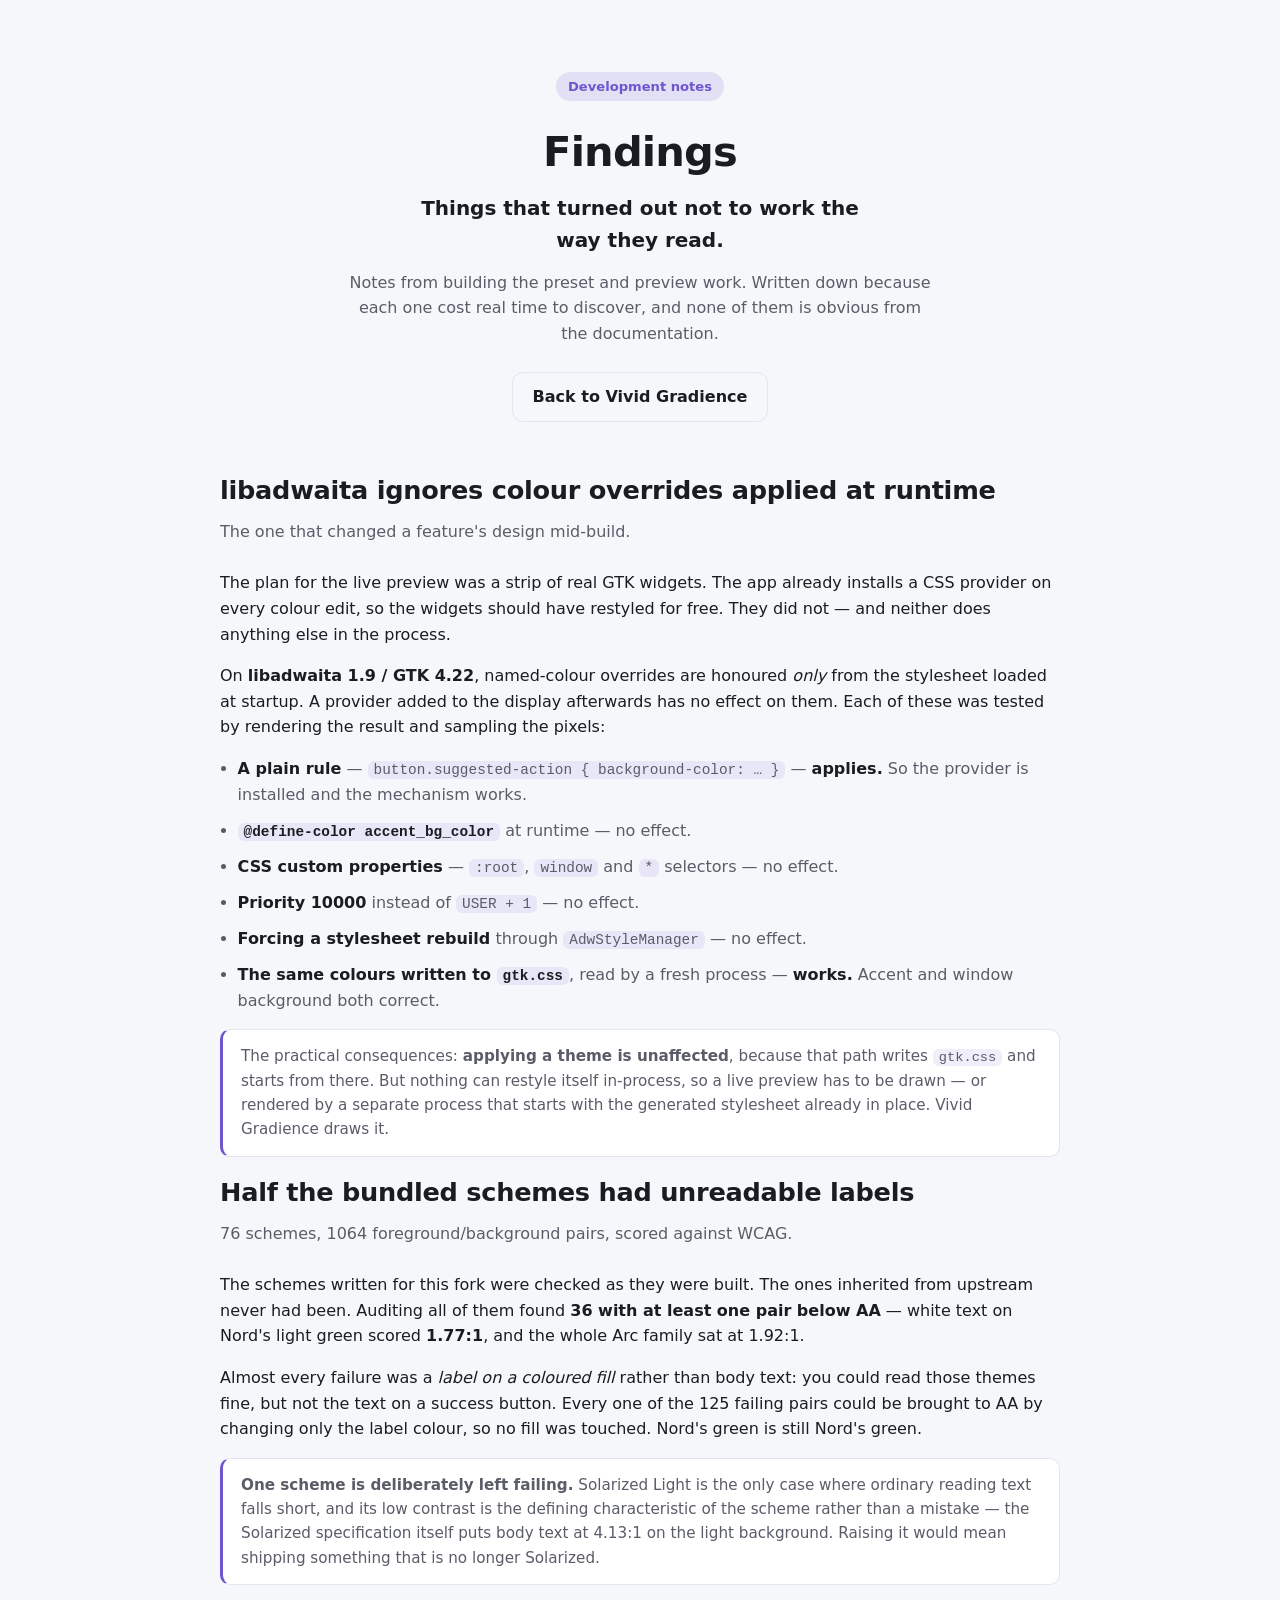
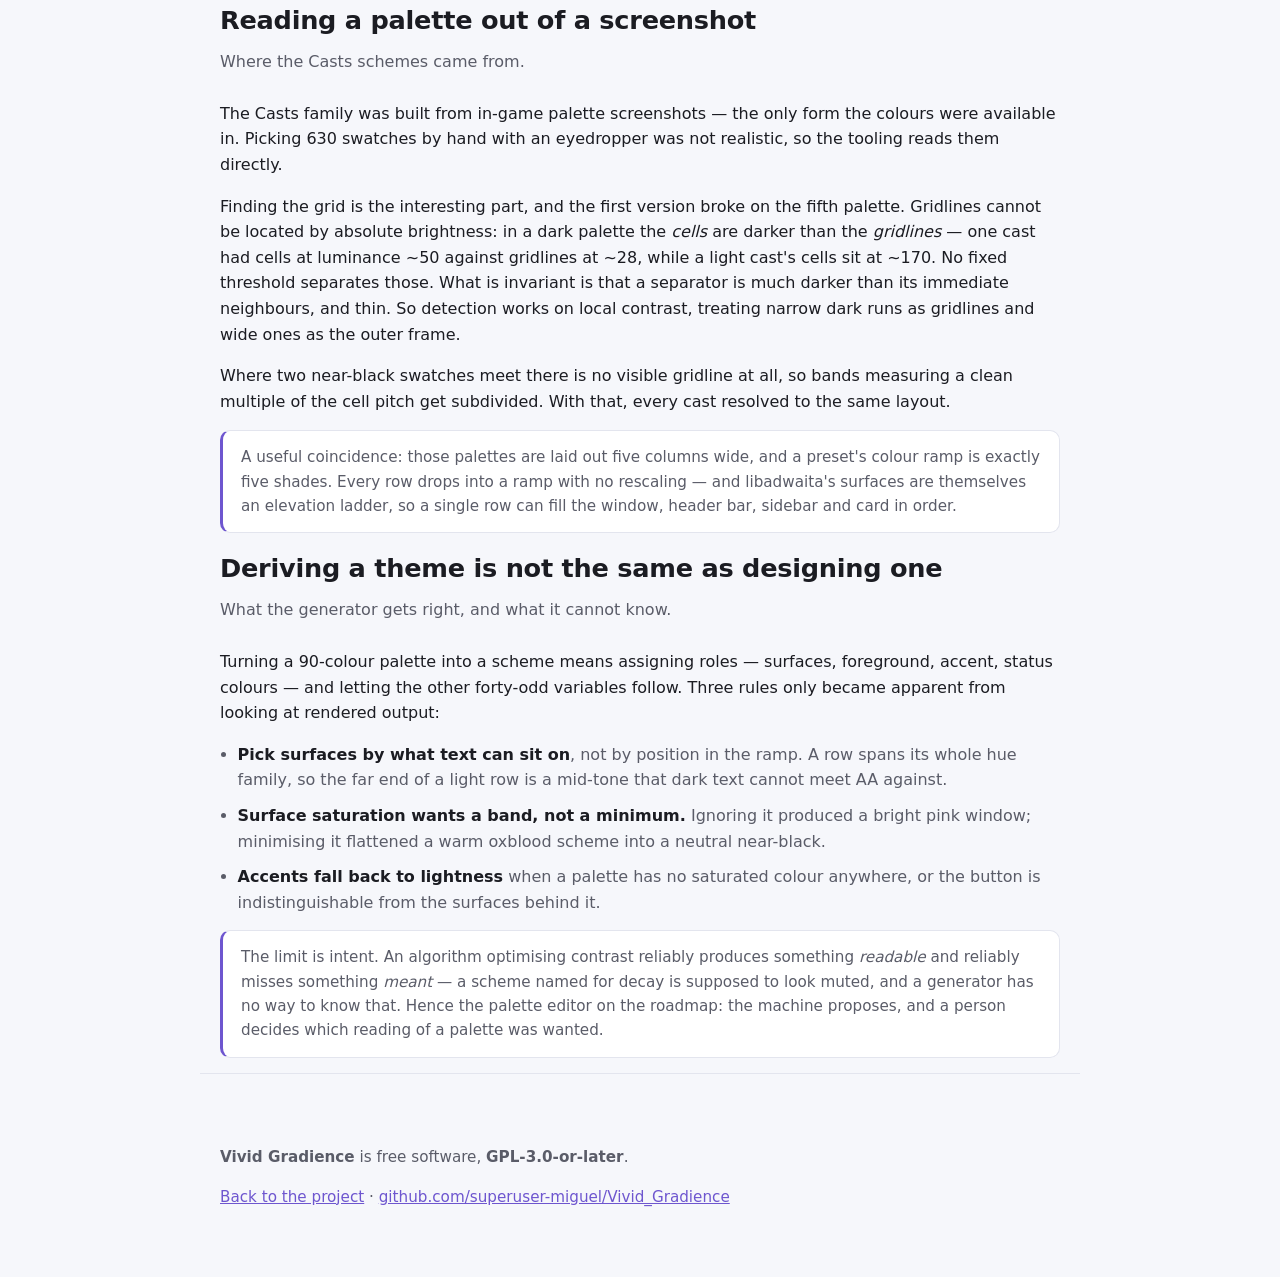
==== docs/findings.html @ 7b9f7b21 "Update README, roadmap and site for the current state; add a findings page Preset count goes 53 to 7" ====
<!doctype html>
<html lang="en">
<head>
<meta charset="utf-8">
<meta name="viewport" content="width=device-width, initial-scale=1">
<title>Findings — Vivid Gradience</title>
<meta name="description" content="Notes from building Vivid Gradience: libadwaita ignores runtime colour overrides, a WCAG audit of 76 bundled schemes, and extracting palettes from game screenshots.">
<link rel="stylesheet" href="style.css">
</head>
<body>

<header class="hero wrap">
  <span class="badge">Development notes</span>
  <h1>Findings</h1>
  <p class="tagline">Things that turned out not to work the way they read.</p>
  <p class="lede">
    Notes from building the preset and preview work. Written down because each
    one cost real time to discover, and none of them is obvious from the
    documentation.
  </p>
  <div class="btns">
    <a class="btn" href="index.html">Back to Vivid Gradience</a>
  </div>
</header>

<section class="wrap">
  <h2>libadwaita ignores colour overrides applied at runtime</h2>
  <p class="sub">The one that changed a feature's design mid-build.</p>
  <p>
    The plan for the live preview was a strip of real GTK widgets. The app
    already installs a CSS provider on every colour edit, so the widgets should
    have restyled for free. They did not — and neither does anything else in
    the process.
  </p>
  <p>
    On <strong>libadwaita 1.9 / GTK 4.22</strong>, named-colour overrides are
    honoured <em>only</em> from the stylesheet loaded at startup. A provider
    added to the display afterwards has no effect on them. Each of these was
    tested by rendering the result and sampling the pixels:
  </p>
  <ul class="road">
    <li><b>A plain rule</b> — <code>button.suggested-action { background-color: … }</code> — <b>applies.</b> So the provider is installed and the mechanism works.</li>
    <li><b><code>@define-color accent_bg_color</code></b> at runtime — no effect.</li>
    <li><b>CSS custom properties</b> — <code>:root</code>, <code>window</code> and <code>*</code> selectors — no effect.</li>
    <li><b>Priority 10000</b> instead of <code>USER + 1</code> — no effect.</li>
    <li><b>Forcing a stylesheet rebuild</b> through <code>AdwStyleManager</code> — no effect.</li>
    <li><b>The same colours written to <code>gtk.css</code></b>, read by a fresh process — <b>works.</b> Accent and window background both correct.</li>
  </ul>
  <p class="note">
    The practical consequences: <strong>applying a theme is unaffected</strong>,
    because that path writes <code>gtk.css</code> and starts from there. But
    nothing can restyle itself in-process, so a live preview has to be drawn —
    or rendered by a separate process that starts with the generated stylesheet
    already in place. Vivid Gradience draws it.
  </p>
</section>

<section class="wrap">
  <h2>Half the bundled schemes had unreadable labels</h2>
  <p class="sub">76 schemes, 1064 foreground/background pairs, scored against WCAG.</p>
  <p>
    The schemes written for this fork were checked as they were built. The ones
    inherited from upstream never had been. Auditing all of them found
    <strong>36 with at least one pair below AA</strong> — white text on Nord's
    light green scored <strong>1.77:1</strong>, and the whole Arc family sat at
    1.92:1.
  </p>
  <p>
    Almost every failure was a <em>label on a coloured fill</em> rather than body
    text: you could read those themes fine, but not the text on a success
    button. Every one of the 125 failing pairs could be brought to AA by
    changing only the label colour, so no fill was touched. Nord's green is
    still Nord's green.
  </p>
  <p class="note">
    <strong>One scheme is deliberately left failing.</strong> Solarized Light is
    the only case where ordinary reading text falls short, and its low contrast
    is the defining characteristic of the scheme rather than a mistake — the
    Solarized specification itself puts body text at 4.13:1 on the light
    background. Raising it would mean shipping something that is no longer
    Solarized.
  </p>
</section>

<section class="wrap">
  <h2>Reading a palette out of a screenshot</h2>
  <p class="sub">Where the Casts schemes came from.</p>
  <p>
    The Casts family was built from in-game palette screenshots — the only form
    the colours were available in. Picking 630 swatches by hand with an
    eyedropper was not realistic, so the tooling reads them directly.
  </p>
  <p>
    Finding the grid is the interesting part, and the first version broke on the
    fifth palette. Gridlines cannot be located by absolute brightness: in a dark
    palette the <em>cells</em> are darker than the <em>gridlines</em> — one cast
    had cells at luminance ~50 against gridlines at ~28, while a light cast's
    cells sit at ~170. No fixed threshold separates those. What is invariant is
    that a separator is much darker than its immediate neighbours, and thin. So
    detection works on local contrast, treating narrow dark runs as gridlines and
    wide ones as the outer frame.
  </p>
  <p>
    Where two near-black swatches meet there is no visible gridline at all, so
    bands measuring a clean multiple of the cell pitch get subdivided. With that,
    every cast resolved to the same layout.
  </p>
  <p class="note">
    A useful coincidence: those palettes are laid out five columns wide, and a
    preset's colour ramp is exactly five shades. Every row drops into a ramp with
    no rescaling — and libadwaita's surfaces are themselves an elevation ladder,
    so a single row can fill the window, header bar, sidebar and card in order.
  </p>
</section>

<section class="wrap">
  <h2>Deriving a theme is not the same as designing one</h2>
  <p class="sub">What the generator gets right, and what it cannot know.</p>
  <p>
    Turning a 90-colour palette into a scheme means assigning roles — surfaces,
    foreground, accent, status colours — and letting the other forty-odd
    variables follow. Three rules only became apparent from looking at rendered
    output:
  </p>
  <ul class="road">
    <li><b>Pick surfaces by what text can sit on</b>, not by position in the ramp. A row spans its whole hue family, so the far end of a light row is a mid-tone that dark text cannot meet AA against.</li>
    <li><b>Surface saturation wants a band, not a minimum.</b> Ignoring it produced a bright pink window; minimising it flattened a warm oxblood scheme into a neutral near-black.</li>
    <li><b>Accents fall back to lightness</b> when a palette has no saturated colour anywhere, or the button is indistinguishable from the surfaces behind it.</li>
  </ul>
  <p class="note">
    The limit is intent. An algorithm optimising contrast reliably produces
    something <em>readable</em> and reliably misses something <em>meant</em> — a
    scheme named for decay is supposed to look muted, and a generator has no way
    to know that. Hence the palette editor on the roadmap: the machine proposes,
    and a person decides which reading of a palette was wanted.
  </p>
</section>

<footer class="wrap">
  <section>
    <p><strong>Vivid Gradience</strong> is free software, <strong>GPL-3.0-or-later</strong>.</p>
    <p><a href="index.html">Back to the project</a> &middot; <a href="https://github.com/superuser-miguel/Vivid_Gradience">github.com/superuser-miguel/Vivid_Gradience</a></p>
  </section>
</footer>

</body>
</html>
---- docs/style.css ----
:root {
  --bg: #f6f7fb; --surface: #ffffff; --text: #1b1c22; --muted: #5a5c68;
  --border: #e3e5ee; --accent: #6e56cf; --accent-2: #5842a6;
  --ok: #2e9e5b; --no: #c6c8d4;
}
@media (prefers-color-scheme: dark) {
  :root {
    --bg: #15161c; --surface: #1e1f28; --text: #ecedf2; --muted: #a6a8b6;
    --border: #2c2e3a; --accent: #b9a6f2; --accent-2: #8a72e6;
    --ok: #55d98a; --no: #44465a;
  }
}
* { box-sizing: border-box; }
body {
  margin: 0; background: var(--bg); color: var(--text);
  font: 16px/1.6 system-ui, -apple-system, "Segoe UI", Roboto, sans-serif;
}
a { color: var(--accent); }
.wrap { max-width: 880px; margin: 0 auto; padding: 0 20px; }
section { padding: 56px 0; }

/* Hero */
.hero { text-align: center; padding: 72px 0 48px; }
.icon {
  width: 88px; height: 88px; display: block; margin: 0 auto 22px;
  filter: drop-shadow(0 10px 30px rgba(110,86,207,.35));
}
h1 { font-size: 2.6rem; margin: 0 0 6px; letter-spacing: -.02em; }
.tagline { font-size: 1.25rem; font-weight: 600; margin: 0 auto 14px; max-width: 32ch; }
.lede { color: var(--muted); max-width: 58ch; margin: 0 auto 26px; }
.btns { display: flex; gap: 12px; justify-content: center; flex-wrap: wrap; }
.btn {
  display: inline-block; padding: 11px 20px; border-radius: 11px; text-decoration: none;
  font-weight: 600; border: 1px solid var(--border); color: var(--text);
}
.btn.primary { background: var(--accent-2); color: #fff; border-color: transparent; }
.badge {
  display: inline-block; margin-bottom: 18px; padding: 4px 12px; border-radius: 999px;
  background: color-mix(in srgb, var(--accent) 14%, transparent);
  color: var(--accent); font-size: .82rem; font-weight: 600;
}
.shot {
  display: block; max-width: 760px; width: 100%; height: auto; margin: 40px auto 0;
  border: 1px solid var(--border); border-radius: 14px;
  box-shadow: 0 20px 50px rgba(0,0,0,.25);
}

h2 { font-size: 1.6rem; letter-spacing: -.01em; margin: 0 0 8px; }
.sub { color: var(--muted); margin: 0 0 26px; }

.grid { display: grid; gap: 16px; grid-template-columns: repeat(auto-fit, minmax(240px, 1fr)); }
.card {
  background: var(--surface); border: 1px solid var(--border);
  border-radius: 14px; padding: 18px 20px;
}
.card h3 { margin: 0 0 6px; font-size: 1.02rem; }
.card p { margin: 0; color: var(--muted); font-size: .95rem; }

.shots { display: grid; gap: 18px; grid-template-columns: repeat(auto-fit, minmax(300px, 1fr)); }
.shots figure { margin: 0; }
.shots img {
  width: 100%; height: auto; display: block;
  border: 1px solid var(--border); border-radius: 12px;
  box-shadow: 0 10px 26px rgba(0,0,0,.18);
}
.shots figcaption { color: var(--muted); font-size: .9rem; margin-top: 8px; }

.road { padding-left: 1.1rem; margin: 0; }
.road li { margin-bottom: 10px; color: var(--muted); }
.road li b { color: var(--text); }

.note {
  background: var(--surface); border: 1px solid var(--border);
  border-left: 3px solid var(--accent);
  border-radius: 10px; padding: 14px 18px; color: var(--muted); font-size: .95rem;
}

code {
  background: color-mix(in srgb, var(--accent) 10%, transparent);
  padding: 1px 6px; border-radius: 6px; font-size: .9em;
}
pre {
  background: var(--surface); border: 1px solid var(--border);
  border-radius: 12px; padding: 16px; overflow-x: auto;
}
pre code { background: none; padding: 0; }

footer { border-top: 1px solid var(--border); color: var(--muted); font-size: .95rem; }
footer a { color: var(--accent); }
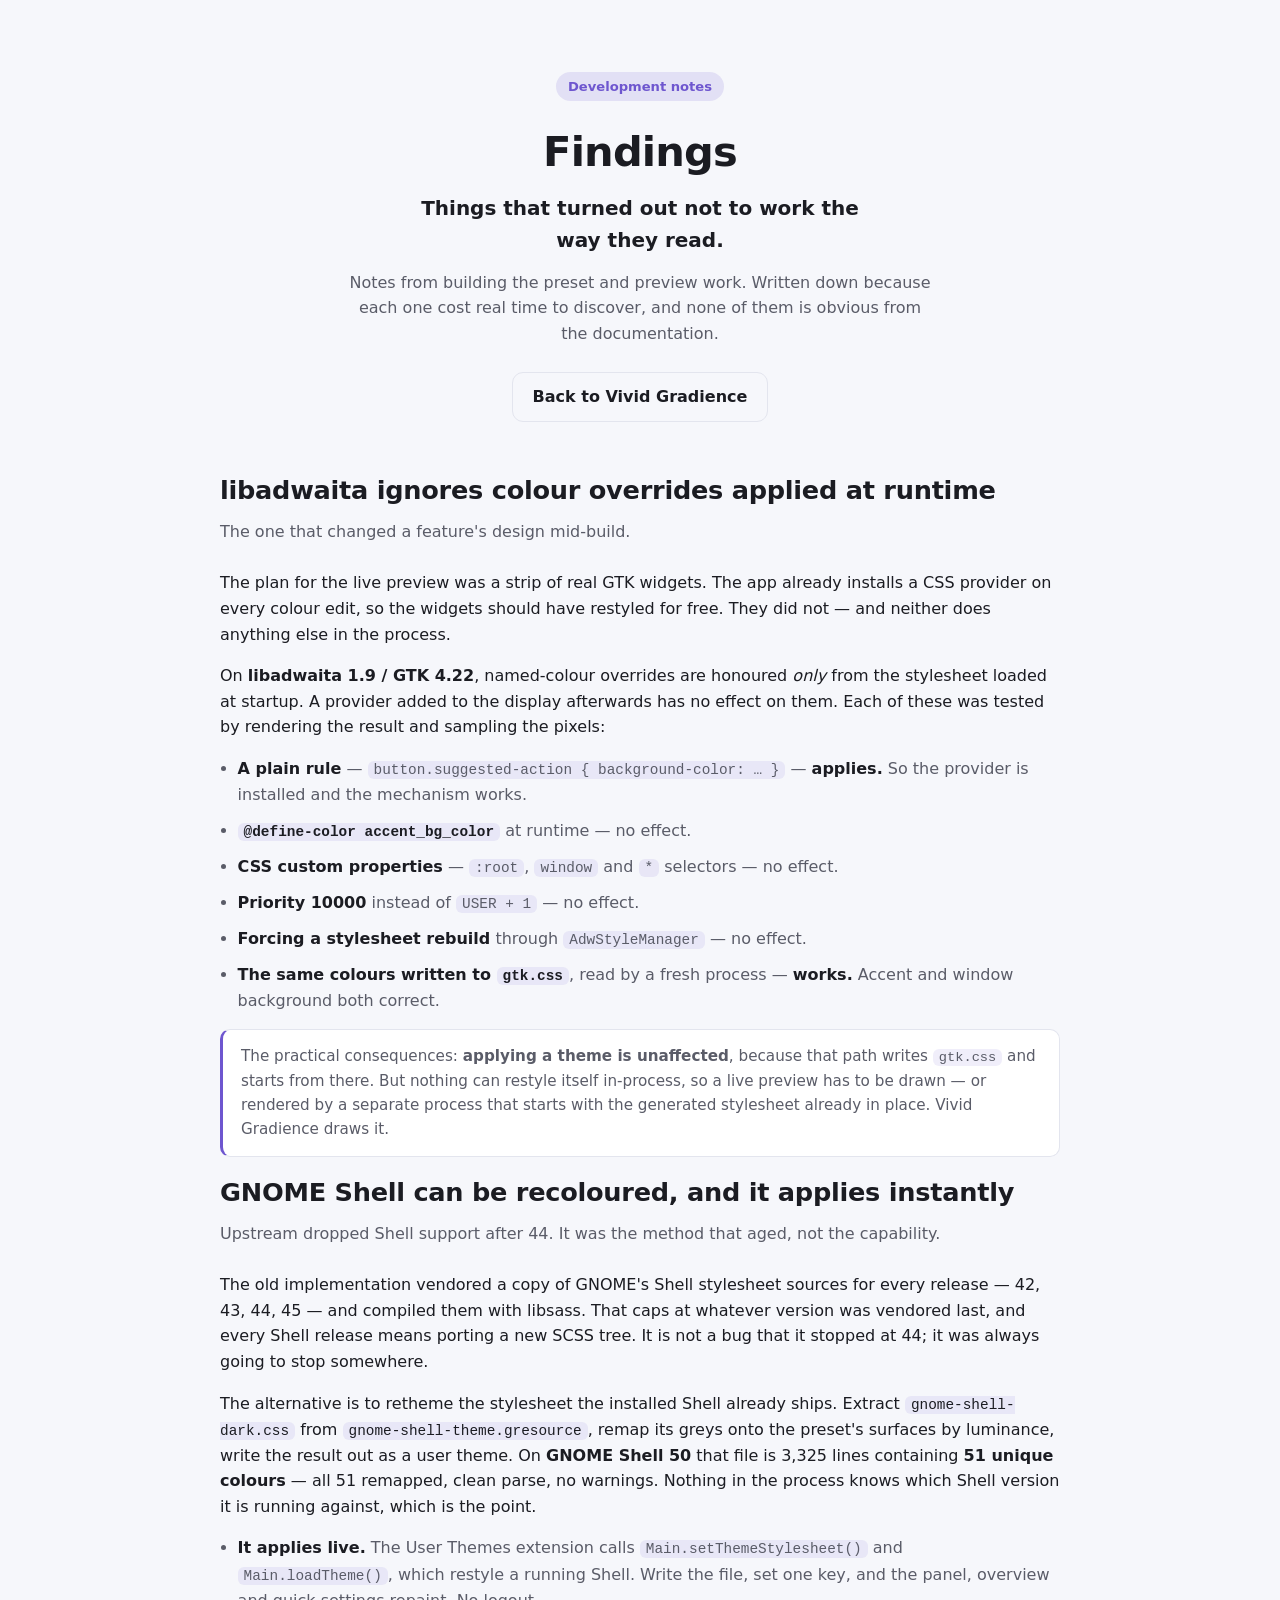
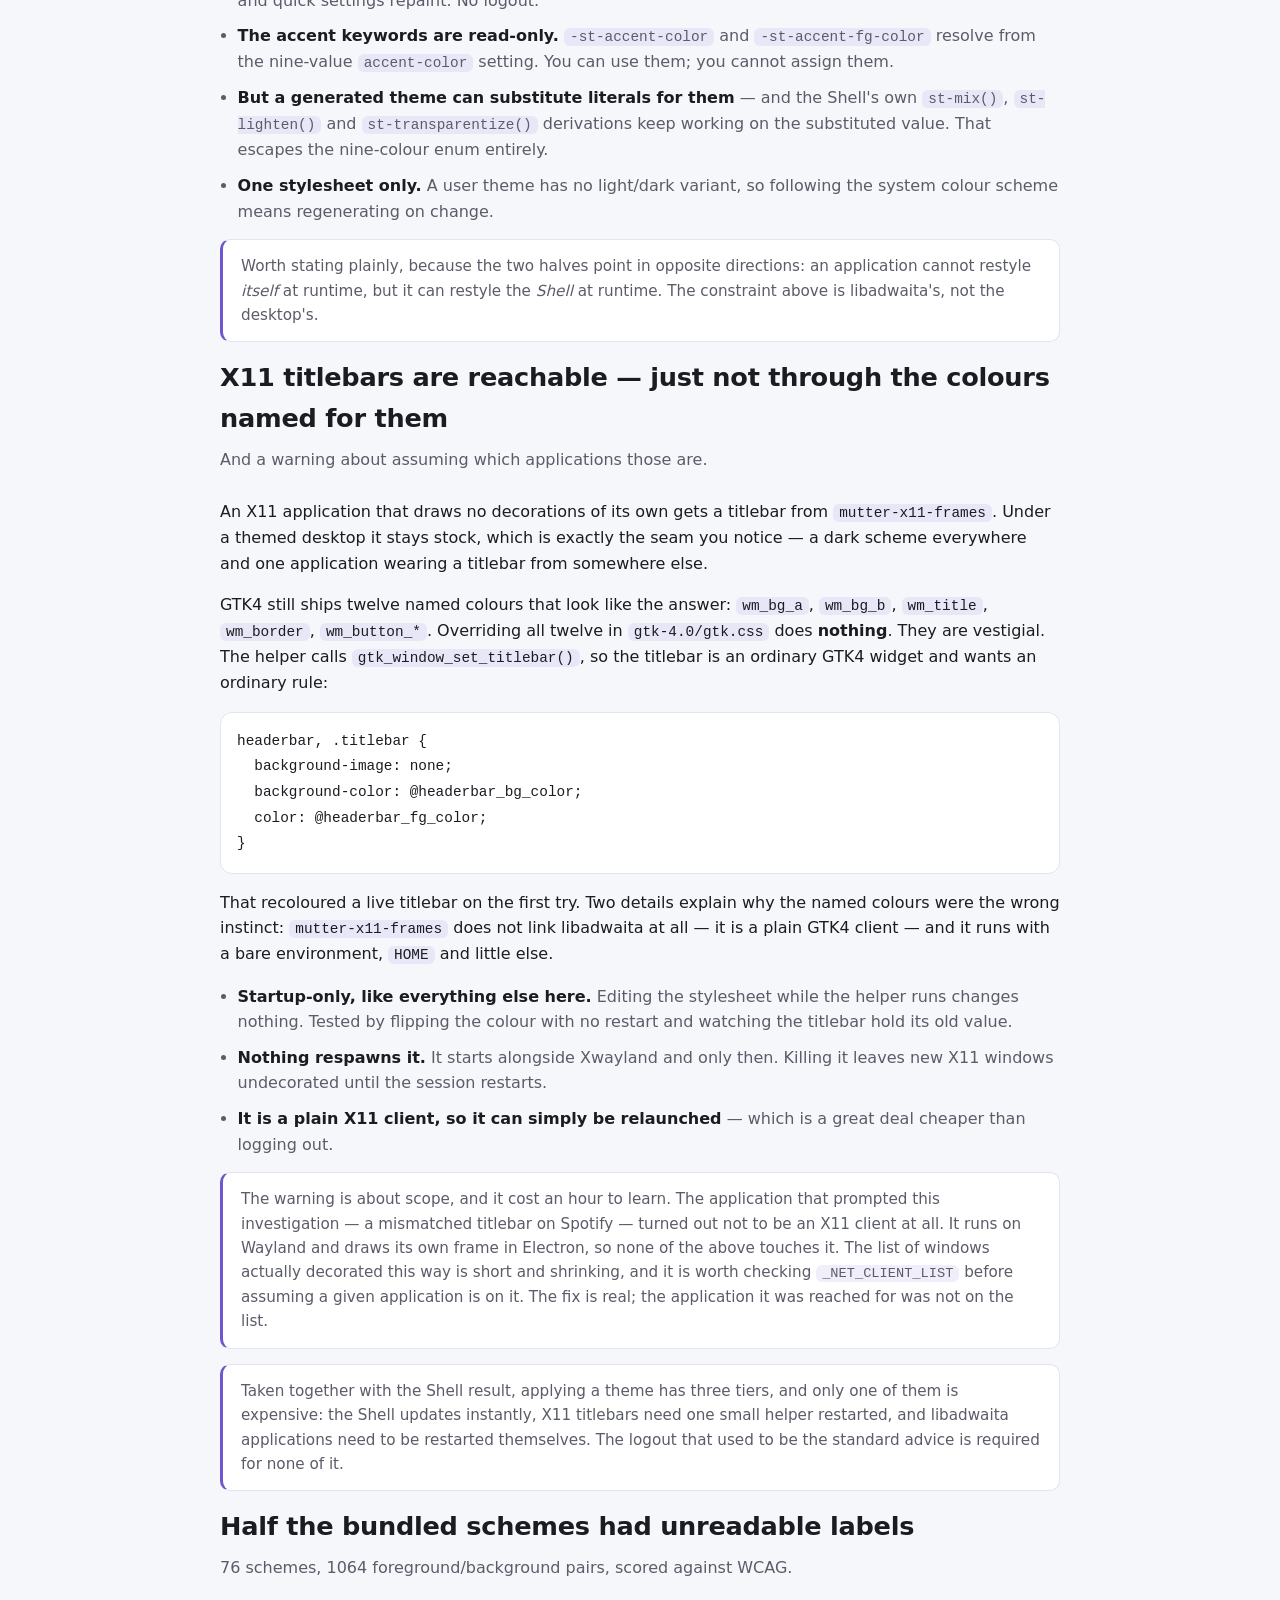
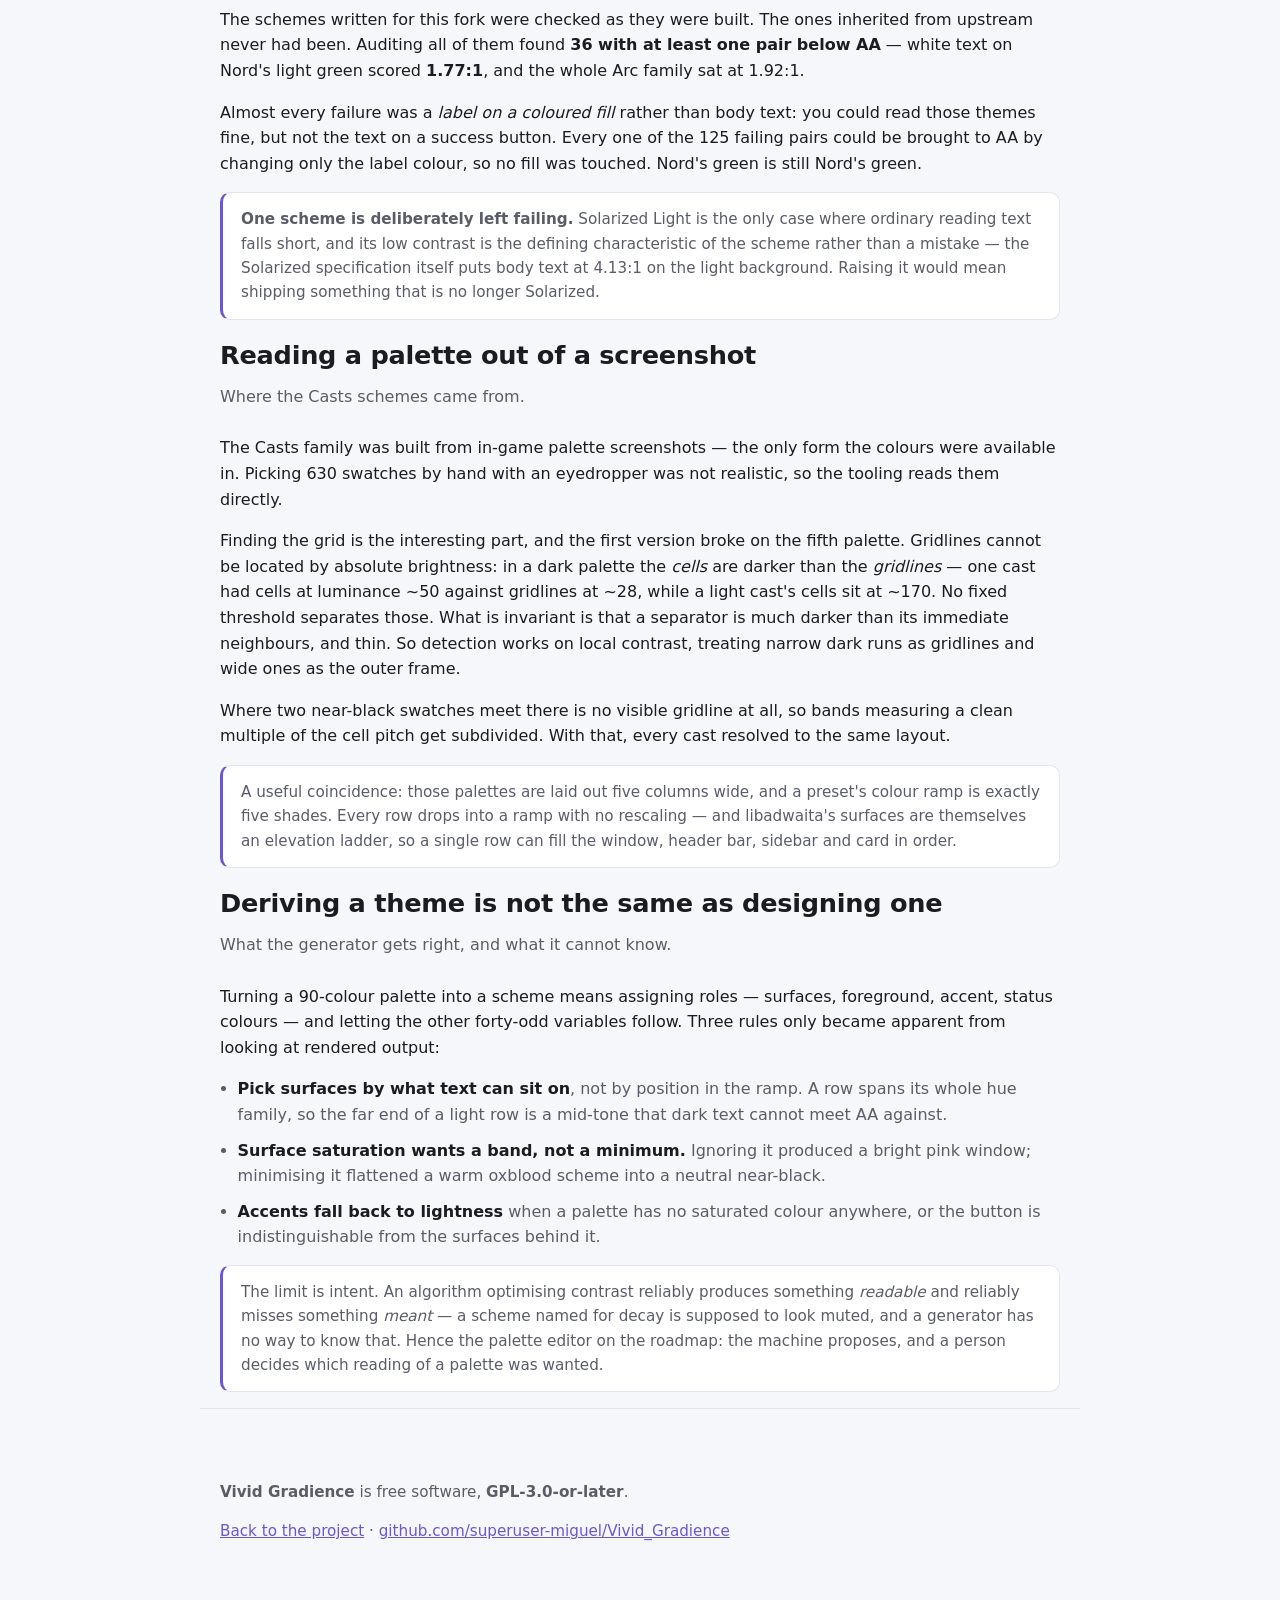
==== commit 0b729ca9: "Separate Bluebell from Lilac Mist; record what lies outside our window The two pastels sat 6.2 dE ap" ====
--- a/docs/findings.html
+++ b/docs/findings.html
@@ -4,7 +4,7 @@
 <meta charset="utf-8">
 <meta name="viewport" content="width=device-width, initial-scale=1">
 <title>Findings — Vivid Gradience</title>
-<meta name="description" content="Notes from building Vivid Gradience: libadwaita ignores runtime colour overrides, a WCAG audit of 76 bundled schemes, and extracting palettes from game screenshots.">
+<meta name="description" content="Notes from building Vivid Gradience: libadwaita ignores runtime colour overrides, GNOME Shell can be rethemed live, X11 titlebars answer to CSS rules rather than the colours named for them, and a WCAG audit of 76 bundled schemes.">
 <link rel="stylesheet" href="style.css">
 </head>
 <body>
@@ -56,6 +56,92 @@
 </section>
 
 <section class="wrap">
+  <h2>GNOME Shell can be recoloured, and it applies instantly</h2>
+  <p class="sub">Upstream dropped Shell support after 44. It was the method that aged, not the capability.</p>
+  <p>
+    The old implementation vendored a copy of GNOME's Shell stylesheet sources
+    for every release — 42, 43, 44, 45 — and compiled them with libsass. That
+    caps at whatever version was vendored last, and every Shell release means
+    porting a new SCSS tree. It is not a bug that it stopped at 44; it was
+    always going to stop somewhere.
+  </p>
+  <p>
+    The alternative is to retheme the stylesheet the installed Shell already
+    ships. Extract <code>gnome-shell-dark.css</code> from
+    <code>gnome-shell-theme.gresource</code>, remap its greys onto the preset's
+    surfaces by luminance, write the result out as a user theme. On
+    <strong>GNOME Shell 50</strong> that file is 3,325 lines containing
+    <strong>51 unique colours</strong> — all 51 remapped, clean parse, no
+    warnings. Nothing in the process knows which Shell version it is running
+    against, which is the point.
+  </p>
+  <ul class="road">
+    <li><b>It applies live.</b> The User Themes extension calls <code>Main.setThemeStylesheet()</code> and <code>Main.loadTheme()</code>, which restyle a running Shell. Write the file, set one key, and the panel, overview and quick settings repaint. No logout.</li>
+    <li><b>The accent keywords are read-only.</b> <code>-st-accent-color</code> and <code>-st-accent-fg-color</code> resolve from the nine-value <code>accent-color</code> setting. You can use them; you cannot assign them.</li>
+    <li><b>But a generated theme can substitute literals for them</b> — and the Shell's own <code>st-mix()</code>, <code>st-lighten()</code> and <code>st-transparentize()</code> derivations keep working on the substituted value. That escapes the nine-colour enum entirely.</li>
+    <li><b>One stylesheet only.</b> A user theme has no light/dark variant, so following the system colour scheme means regenerating on change.</li>
+  </ul>
+  <p class="note">
+    Worth stating plainly, because the two halves point in opposite directions:
+    an application cannot restyle <em>itself</em> at runtime, but it can restyle
+    the <em>Shell</em> at runtime. The constraint above is libadwaita's, not the
+    desktop's.
+  </p>
+</section>
+
+<section class="wrap">
+  <h2>X11 titlebars are reachable — just not through the colours named for them</h2>
+  <p class="sub">And a warning about assuming which applications those are.</p>
+  <p>
+    An X11 application that draws no decorations of its own gets a titlebar
+    from <code>mutter-x11-frames</code>. Under a themed desktop it stays stock,
+    which is exactly the seam you notice — a dark scheme everywhere and one
+    application wearing a titlebar from somewhere else.
+  </p>
+  <p>
+    GTK4 still ships twelve named colours that look like the answer:
+    <code>wm_bg_a</code>, <code>wm_bg_b</code>, <code>wm_title</code>,
+    <code>wm_border</code>, <code>wm_button_*</code>. Overriding all twelve in
+    <code>gtk-4.0/gtk.css</code> does <strong>nothing</strong>. They are
+    vestigial. The helper calls <code>gtk_window_set_titlebar()</code>, so the
+    titlebar is an ordinary GTK4 widget and wants an ordinary rule:
+  </p>
+  <pre><code>headerbar, .titlebar {
+  background-image: none;
+  background-color: @headerbar_bg_color;
+  color: @headerbar_fg_color;
+}</code></pre>
+  <p>
+    That recoloured a live titlebar on the first try. Two details explain why
+    the named colours were the wrong instinct:
+    <code>mutter-x11-frames</code> does not link libadwaita at all — it is a
+    plain GTK4 client — and it runs with a bare environment, <code>HOME</code>
+    and little else.
+  </p>
+  <ul class="road">
+    <li><b>Startup-only, like everything else here.</b> Editing the stylesheet while the helper runs changes nothing. Tested by flipping the colour with no restart and watching the titlebar hold its old value.</li>
+    <li><b>Nothing respawns it.</b> It starts alongside Xwayland and only then. Killing it leaves new X11 windows undecorated until the session restarts.</li>
+    <li><b>It is a plain X11 client, so it can simply be relaunched</b> — which is a great deal cheaper than logging out.</li>
+  </ul>
+  <p class="note">
+    The warning is about scope, and it cost an hour to learn. The application
+    that prompted this investigation — a mismatched titlebar on Spotify —
+    turned out not to be an X11 client at all. It runs on Wayland and draws its
+    own frame in Electron, so none of the above touches it. The list of windows
+    actually decorated this way is short and shrinking, and it is worth checking
+    <code>_NET_CLIENT_LIST</code> before assuming a given application is on it.
+    The fix is real; the application it was reached for was not on the list.
+  </p>
+  <p class="note">
+    Taken together with the Shell result, applying a theme has three tiers, and
+    only one of them is expensive: the Shell updates instantly, X11 titlebars
+    need one small helper restarted, and libadwaita applications need to be
+    restarted themselves. The logout that used to be the standard advice is
+    required for none of it.
+  </p>
+</section>
+
+<section class="wrap">
   <h2>Half the bundled schemes had unreadable labels</h2>
   <p class="sub">76 schemes, 1064 foreground/background pairs, scored against WCAG.</p>
   <p>
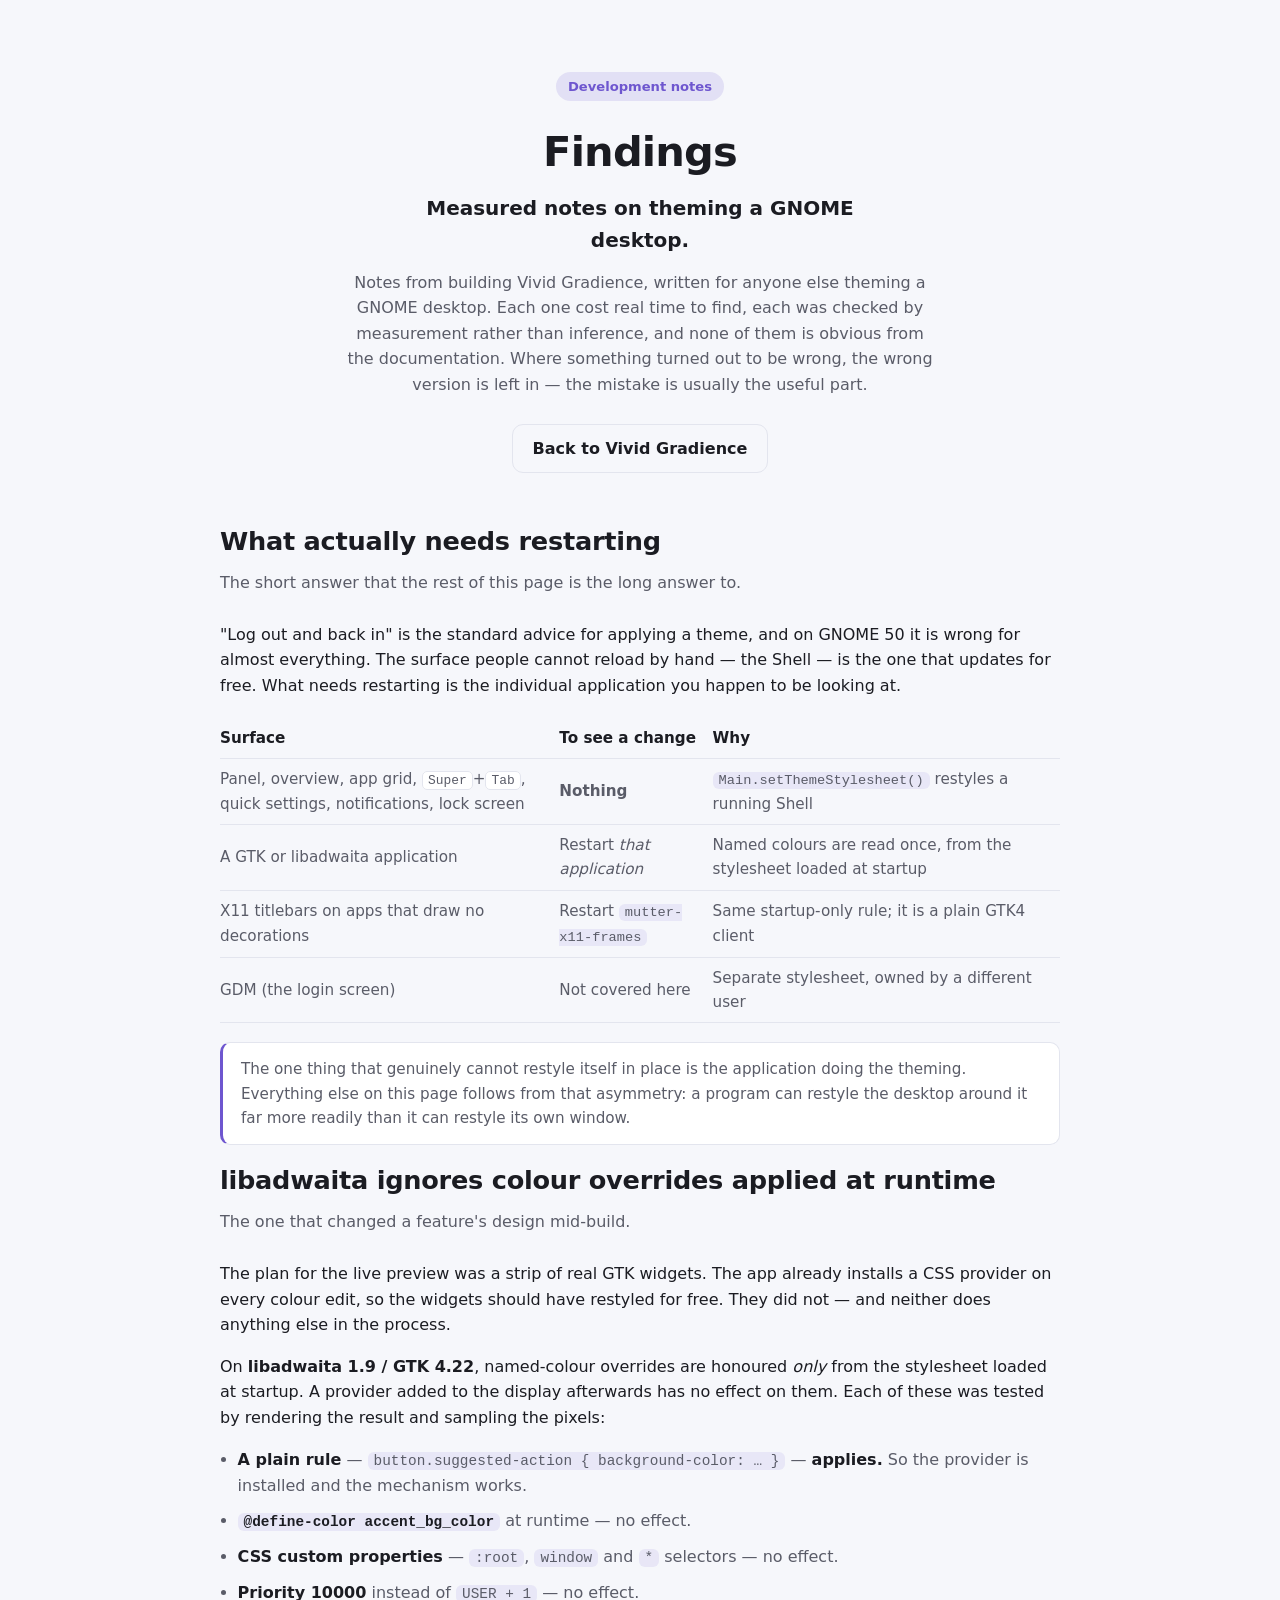
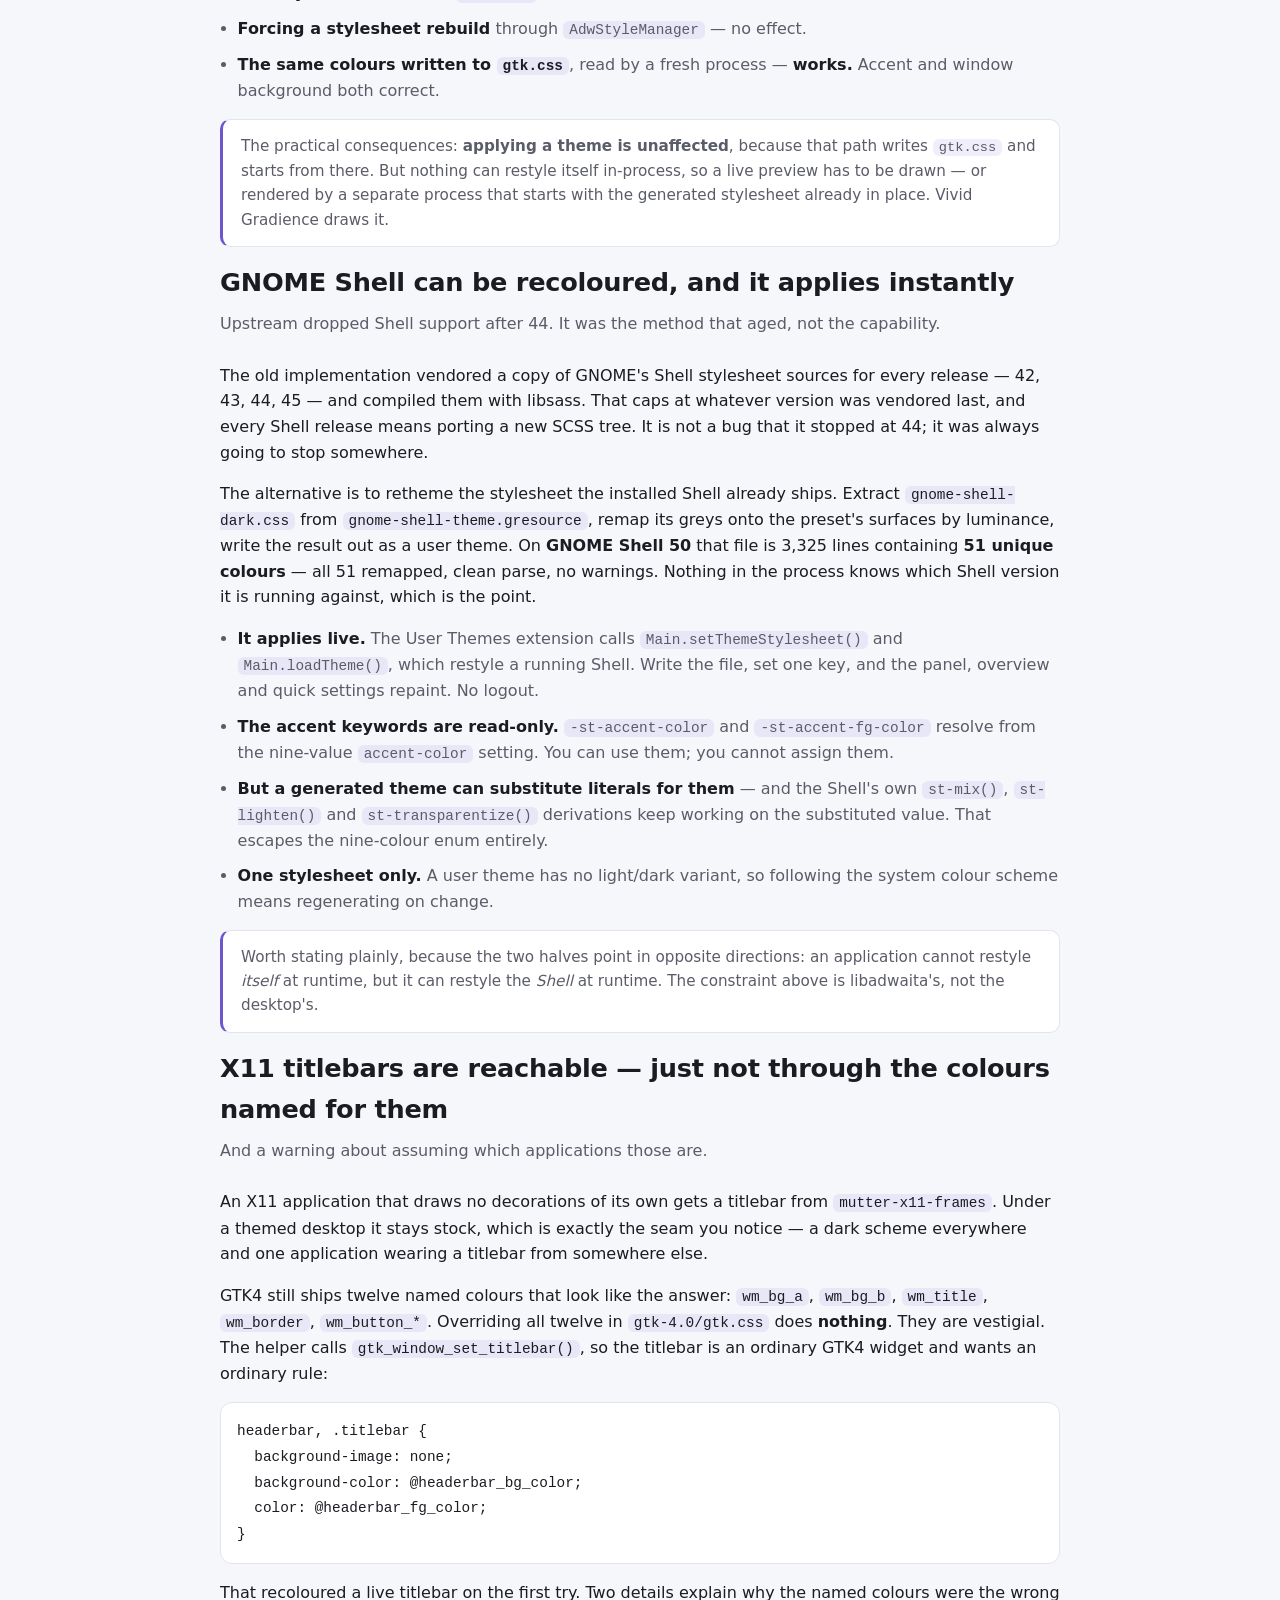
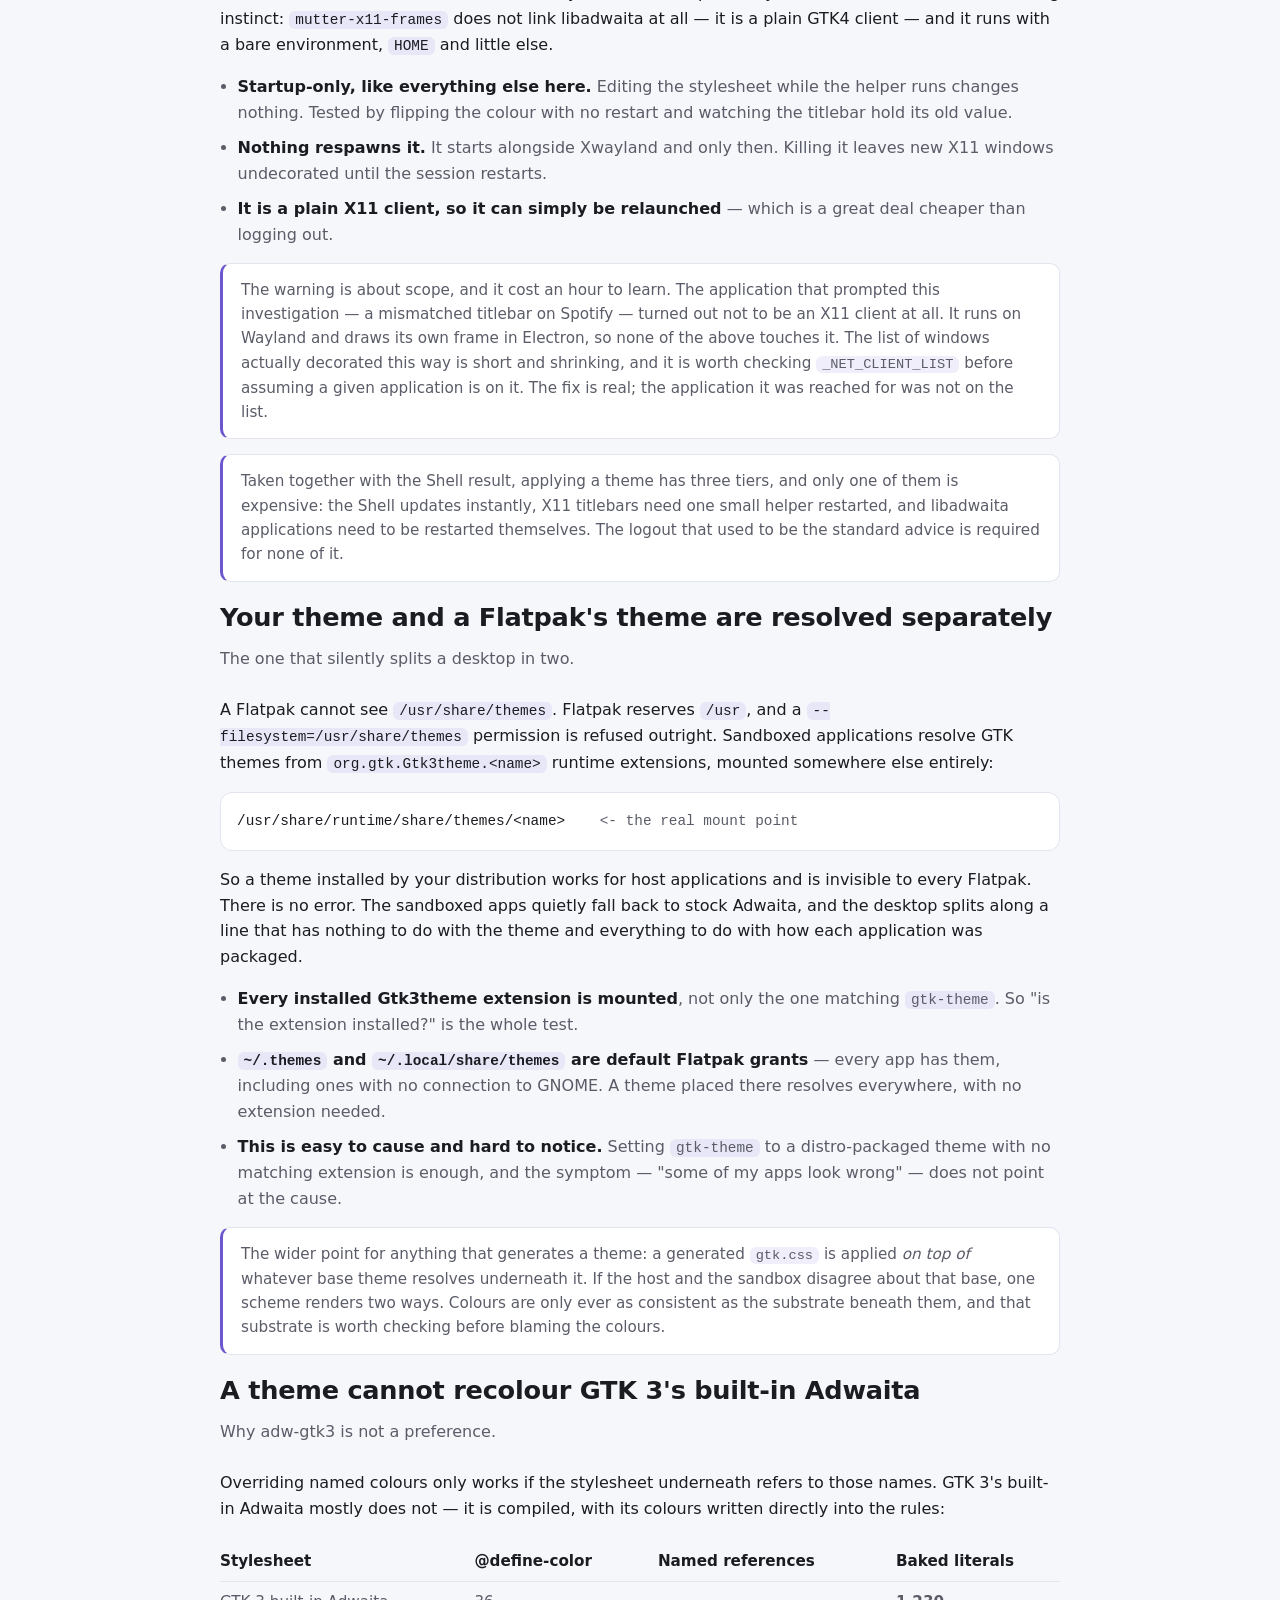
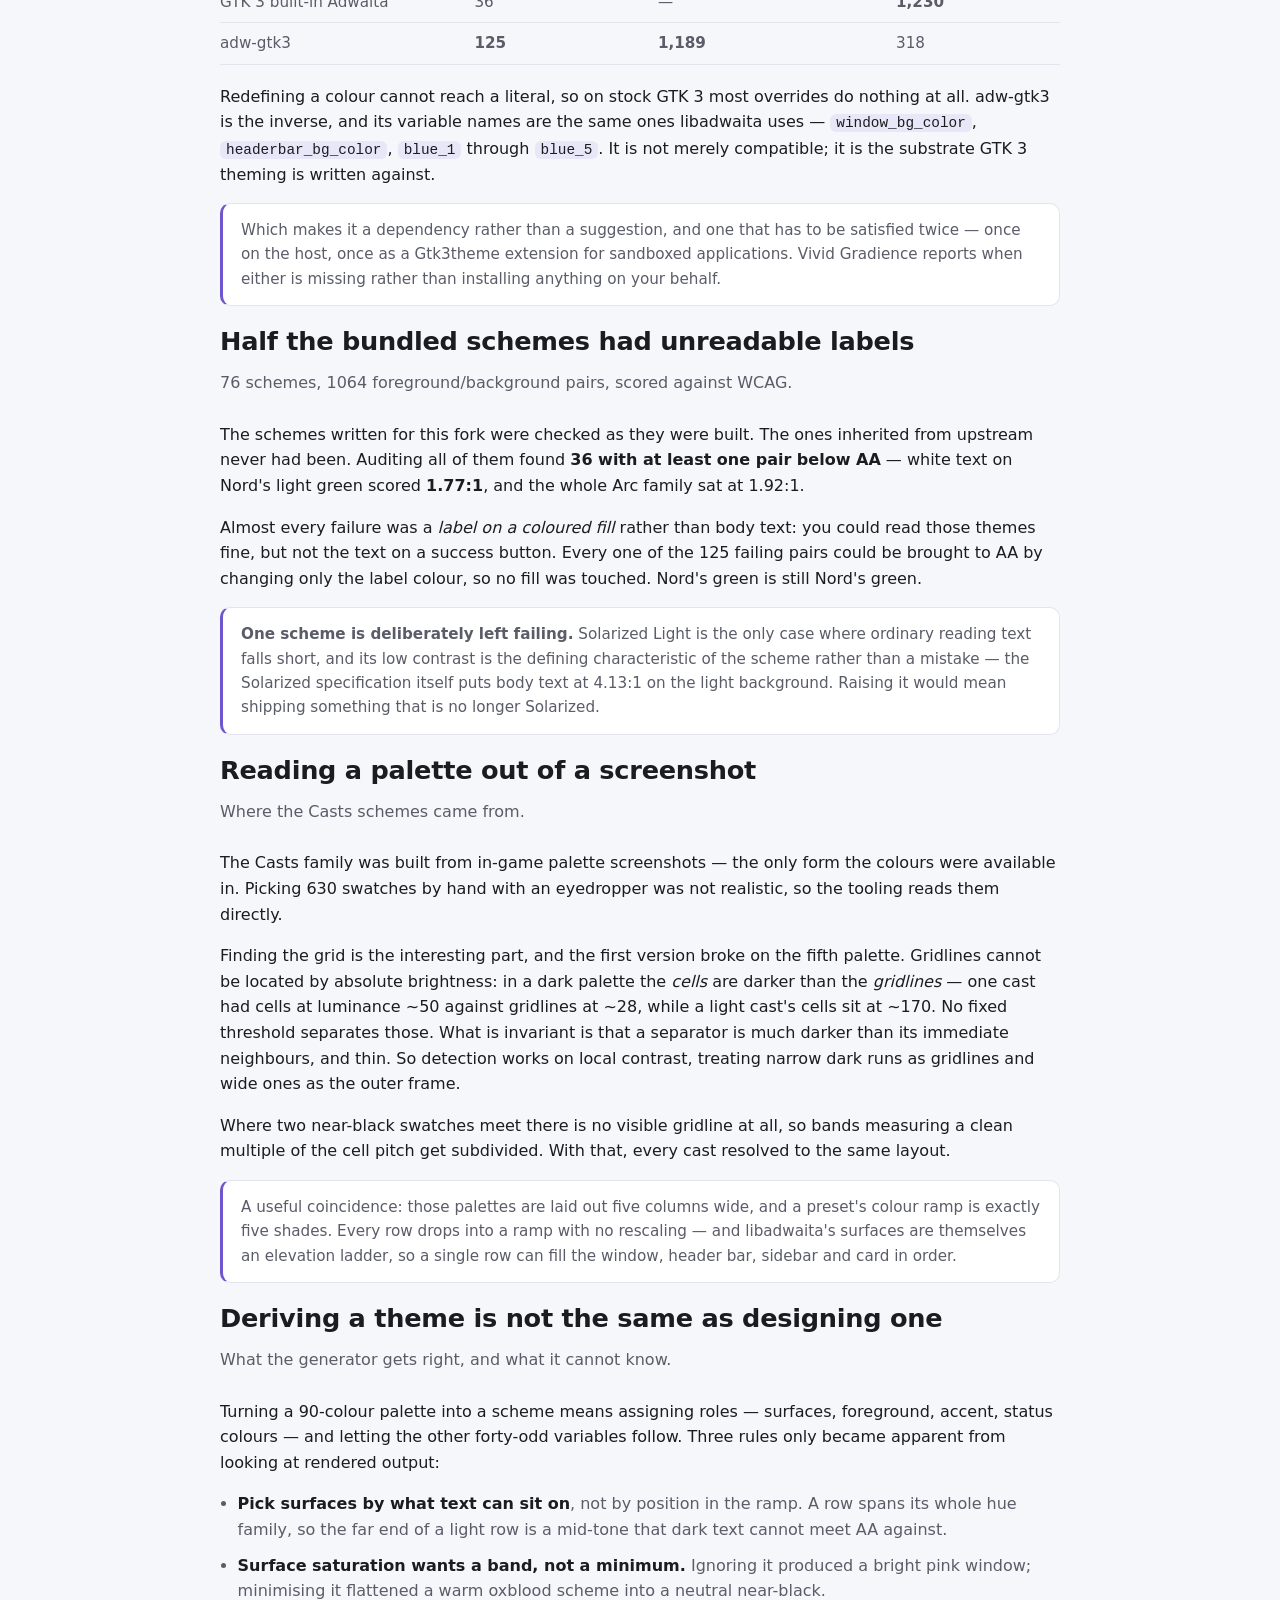
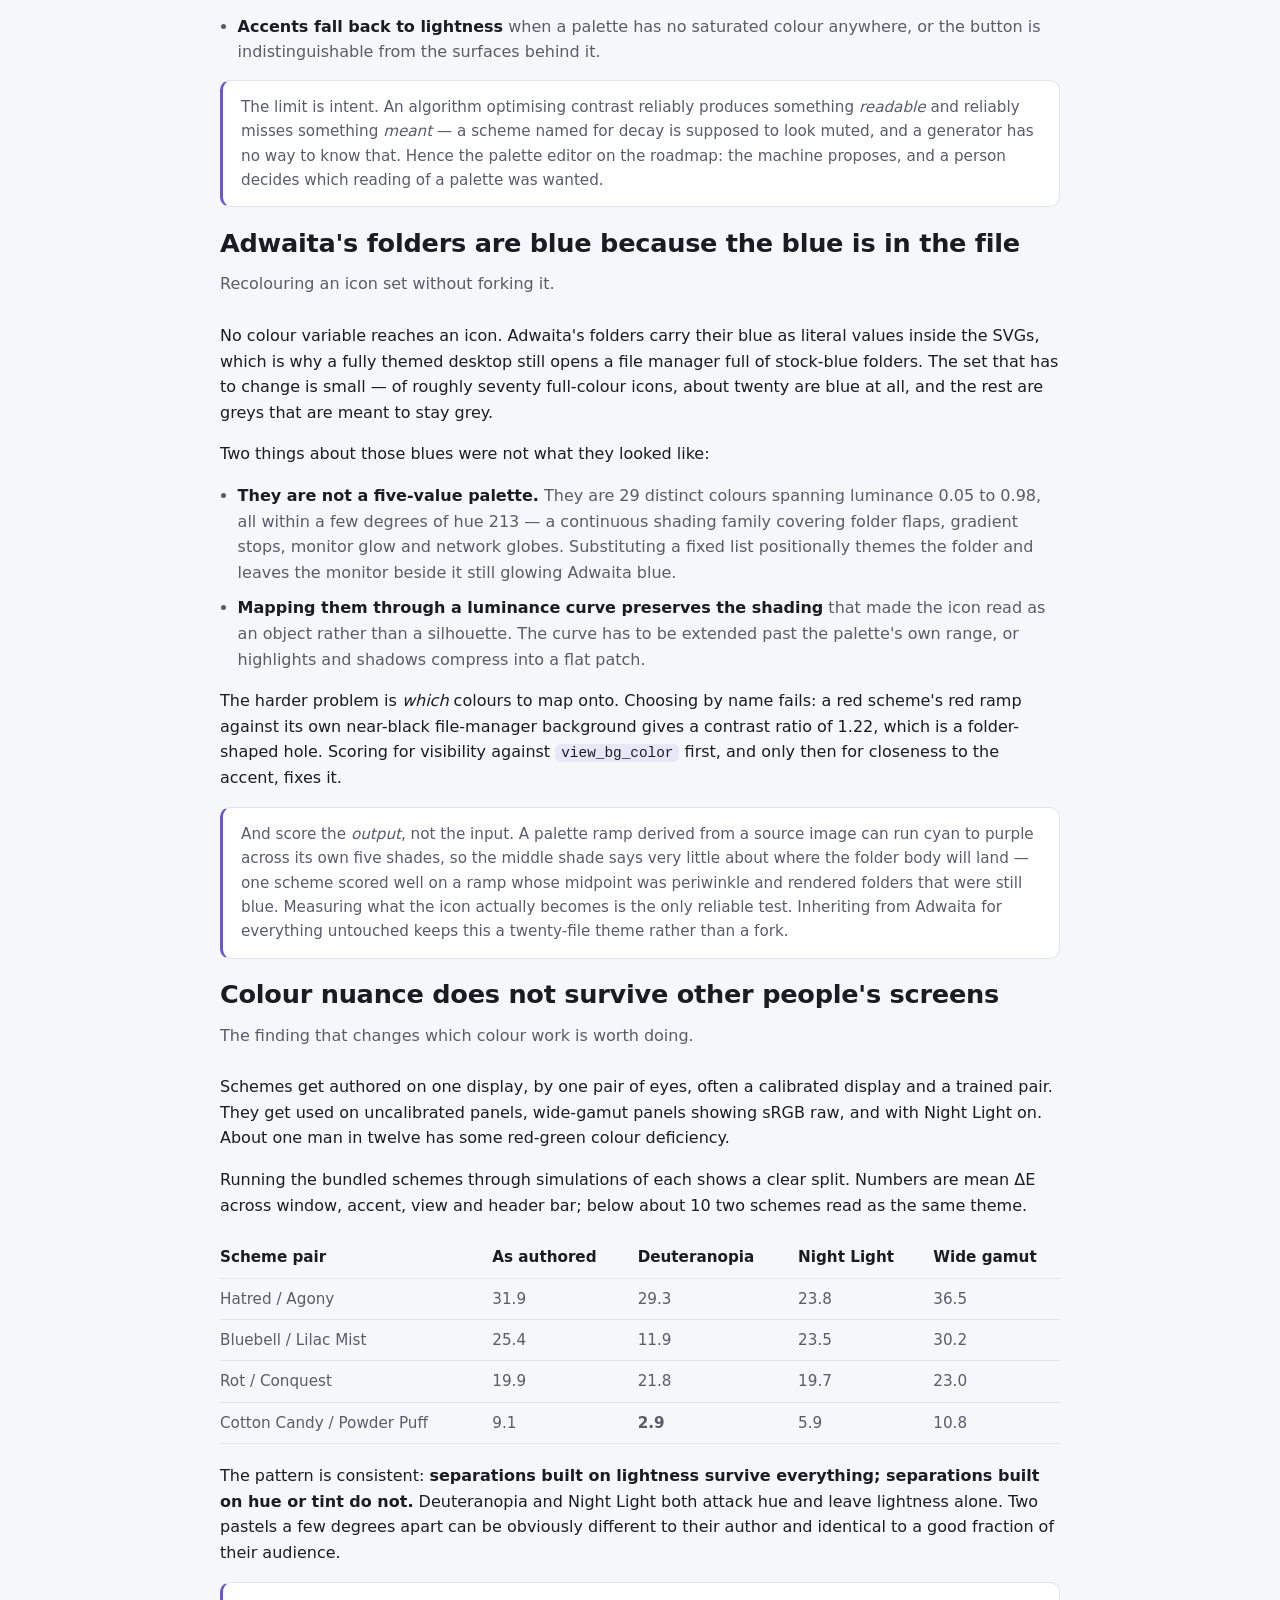
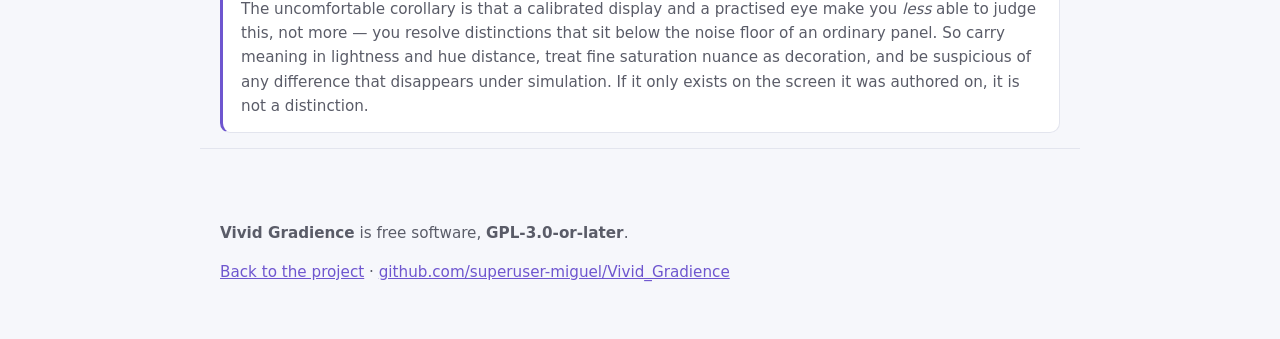
==== commit f80248b2: "Write up the theming findings for other developers The Findings page was a log of things that surpri" ====
--- a/docs/findings.html
+++ b/docs/findings.html
@@ -4,7 +4,7 @@
 <meta charset="utf-8">
 <meta name="viewport" content="width=device-width, initial-scale=1">
 <title>Findings — Vivid Gradience</title>
-<meta name="description" content="Notes from building Vivid Gradience: libadwaita ignores runtime colour overrides, GNOME Shell can be rethemed live, X11 titlebars answer to CSS rules rather than the colours named for them, and a WCAG audit of 76 bundled schemes.">
+<meta name="description" content="Measured notes on theming a GNOME desktop: what actually needs restarting, why libadwaita ignores runtime colour overrides, how GNOME Shell can be rethemed live, why Flatpaks resolve themes separately from the host, recolouring Adwaita icons, and which colour distinctions survive other people's screens.">
 <link rel="stylesheet" href="style.css">
 </head>
 <body>
@@ -12,16 +12,64 @@
 <header class="hero wrap">
   <span class="badge">Development notes</span>
   <h1>Findings</h1>
-  <p class="tagline">Things that turned out not to work the way they read.</p>
+  <p class="tagline">Measured notes on theming a GNOME desktop.</p>
   <p class="lede">
-    Notes from building the preset and preview work. Written down because each
-    one cost real time to discover, and none of them is obvious from the
-    documentation.
+    Notes from building Vivid Gradience, written for anyone else theming a
+    GNOME desktop. Each one cost real time to find, each was checked by
+    measurement rather than inference, and none of them is obvious from the
+    documentation. Where something turned out to be wrong, the wrong version is
+    left in — the mistake is usually the useful part.
   </p>
   <div class="btns">
     <a class="btn" href="index.html">Back to Vivid Gradience</a>
   </div>
 </header>
+
+<section class="wrap">
+  <h2>What actually needs restarting</h2>
+  <p class="sub">The short answer that the rest of this page is the long answer to.</p>
+  <p>
+    "Log out and back in" is the standard advice for applying a theme, and on
+    GNOME&nbsp;50 it is wrong for almost everything. The surface people cannot
+    reload by hand — the Shell — is the one that updates for free. What needs
+    restarting is the individual application you happen to be looking at.
+  </p>
+  <div class="tablewrap">
+  <table>
+    <thead>
+      <tr><th>Surface</th><th>To see a change</th><th>Why</th></tr>
+    </thead>
+    <tbody>
+      <tr>
+        <td>Panel, overview, app grid, <kbd>Super</kbd>+<kbd>Tab</kbd>, quick settings, notifications, lock screen</td>
+        <td><b>Nothing</b></td>
+        <td><code>Main.setThemeStylesheet()</code> restyles a running Shell</td>
+      </tr>
+      <tr>
+        <td>A GTK or libadwaita application</td>
+        <td>Restart <i>that application</i></td>
+        <td>Named colours are read once, from the stylesheet loaded at startup</td>
+      </tr>
+      <tr>
+        <td>X11 titlebars on apps that draw no decorations</td>
+        <td>Restart <code>mutter-x11-frames</code></td>
+        <td>Same startup-only rule; it is a plain GTK4 client</td>
+      </tr>
+      <tr>
+        <td>GDM (the login screen)</td>
+        <td>Not covered here</td>
+        <td>Separate stylesheet, owned by a different user</td>
+      </tr>
+    </tbody>
+  </table>
+  </div>
+  <p class="note">
+    The one thing that genuinely cannot restyle itself in place is the
+    application doing the theming. Everything else on this page follows from
+    that asymmetry: a program can restyle the desktop around it far more
+    readily than it can restyle its own window.
+  </p>
+</section>
 
 <section class="wrap">
   <h2>libadwaita ignores colour overrides applied at runtime</h2>
@@ -142,6 +190,74 @@
 </section>
 
 <section class="wrap">
+  <h2>Your theme and a Flatpak's theme are resolved separately</h2>
+  <p class="sub">The one that silently splits a desktop in two.</p>
+  <p>
+    A Flatpak cannot see <code>/usr/share/themes</code>. Flatpak reserves
+    <code>/usr</code>, and a <code>--filesystem=/usr/share/themes</code>
+    permission is refused outright. Sandboxed applications resolve GTK themes
+    from <code>org.gtk.Gtk3theme.&lt;name&gt;</code> runtime extensions, mounted
+    somewhere else entirely:
+  </p>
+  <pre><code>/usr/share/runtime/share/themes/&lt;name&gt;    <span>&lt;- the real mount point</span></code></pre>
+  <p>
+    So a theme installed by your distribution works for host applications and is
+    invisible to every Flatpak. There is no error. The sandboxed apps quietly
+    fall back to stock Adwaita, and the desktop splits along a line that has
+    nothing to do with the theme and everything to do with how each application
+    was packaged.
+  </p>
+  <ul class="road">
+    <li><b>Every installed Gtk3theme extension is mounted</b>, not only the one matching <code>gtk-theme</code>. So "is the extension installed?" is the whole test.</li>
+    <li><b><code>~/.themes</code> and <code>~/.local/share/themes</code> are default Flatpak grants</b> — every app has them, including ones with no connection to GNOME. A theme placed there resolves everywhere, with no extension needed.</li>
+    <li><b>This is easy to cause and hard to notice.</b> Setting <code>gtk-theme</code> to a distro-packaged theme with no matching extension is enough, and the symptom — "some of my apps look wrong" — does not point at the cause.</li>
+  </ul>
+  <p class="note">
+    The wider point for anything that generates a theme: a generated
+    <code>gtk.css</code> is applied <em>on top of</em> whatever base theme
+    resolves underneath it. If the host and the sandbox disagree about that
+    base, one scheme renders two ways. Colours are only ever as consistent as
+    the substrate beneath them, and that substrate is worth checking before
+    blaming the colours.
+  </p>
+</section>
+
+<section class="wrap">
+  <h2>A theme cannot recolour GTK 3's built-in Adwaita</h2>
+  <p class="sub">Why adw-gtk3 is not a preference.</p>
+  <p>
+    Overriding named colours only works if the stylesheet underneath refers to
+    those names. GTK 3's built-in Adwaita mostly does not — it is compiled, with
+    its colours written directly into the rules:
+  </p>
+  <div class="tablewrap">
+  <table>
+    <thead>
+      <tr><th>Stylesheet</th><th class="num">@define-color</th><th class="num">Named references</th><th class="num">Baked literals</th></tr>
+    </thead>
+    <tbody>
+      <tr><td>GTK 3 built-in Adwaita</td><td class="num">36</td><td class="num">—</td><td class="num"><b>1,230</b></td></tr>
+      <tr><td>adw-gtk3</td><td class="num"><b>125</b></td><td class="num"><b>1,189</b></td><td class="num">318</td></tr>
+    </tbody>
+  </table>
+  </div>
+  <p>
+    Redefining a colour cannot reach a literal, so on stock GTK 3 most overrides
+    do nothing at all. adw-gtk3 is the inverse, and its variable names are the
+    same ones libadwaita uses — <code>window_bg_color</code>,
+    <code>headerbar_bg_color</code>, <code>blue_1</code> through
+    <code>blue_5</code>. It is not merely compatible; it is the substrate GTK 3
+    theming is written against.
+  </p>
+  <p class="note">
+    Which makes it a dependency rather than a suggestion, and one that has to be
+    satisfied twice — once on the host, once as a Gtk3theme extension for
+    sandboxed applications. Vivid Gradience reports when either is missing
+    rather than installing anything on your behalf.
+  </p>
+</section>
+
+<section class="wrap">
   <h2>Half the bundled schemes had unreadable labels</h2>
   <p class="sub">76 schemes, 1064 foreground/background pairs, scored against WCAG.</p>
   <p>
@@ -222,6 +338,86 @@
   </p>
 </section>
 
+<section class="wrap">
+  <h2>Adwaita's folders are blue because the blue is in the file</h2>
+  <p class="sub">Recolouring an icon set without forking it.</p>
+  <p>
+    No colour variable reaches an icon. Adwaita's folders carry their blue as
+    literal values inside the SVGs, which is why a fully themed desktop still
+    opens a file manager full of stock-blue folders. The set that has to change
+    is small — of roughly seventy full-colour icons, about twenty are blue at
+    all, and the rest are greys that are meant to stay grey.
+  </p>
+  <p>
+    Two things about those blues were not what they looked like:
+  </p>
+  <ul class="road">
+    <li><b>They are not a five-value palette.</b> They are 29 distinct colours spanning luminance 0.05 to 0.98, all within a few degrees of hue 213 — a continuous shading family covering folder flaps, gradient stops, monitor glow and network globes. Substituting a fixed list positionally themes the folder and leaves the monitor beside it still glowing Adwaita blue.</li>
+    <li><b>Mapping them through a luminance curve preserves the shading</b> that made the icon read as an object rather than a silhouette. The curve has to be extended past the palette's own range, or highlights and shadows compress into a flat patch.</li>
+  </ul>
+  <p>
+    The harder problem is <em>which</em> colours to map onto. Choosing by name
+    fails: a red scheme's red ramp against its own near-black file-manager
+    background gives a contrast ratio of 1.22, which is a folder-shaped hole.
+    Scoring for visibility against <code>view_bg_color</code> first, and only
+    then for closeness to the accent, fixes it.
+  </p>
+  <p class="note">
+    And score the <em>output</em>, not the input. A palette ramp derived from a
+    source image can run cyan to purple across its own five shades, so the
+    middle shade says very little about where the folder body will land — one
+    scheme scored well on a ramp whose midpoint was periwinkle and rendered
+    folders that were still blue. Measuring what the icon actually becomes is
+    the only reliable test. Inheriting from Adwaita for everything untouched
+    keeps this a twenty-file theme rather than a fork.
+  </p>
+</section>
+
+<section class="wrap">
+  <h2>Colour nuance does not survive other people's screens</h2>
+  <p class="sub">The finding that changes which colour work is worth doing.</p>
+  <p>
+    Schemes get authored on one display, by one pair of eyes, often a calibrated
+    display and a trained pair. They get used on uncalibrated panels, wide-gamut
+    panels showing sRGB raw, and with Night Light on. About one man in twelve has
+    some red-green colour deficiency.
+  </p>
+  <p>
+    Running the bundled schemes through simulations of each shows a clear split.
+    Numbers are mean ΔE across window, accent, view and header bar; below about
+    10 two schemes read as the same theme.
+  </p>
+  <div class="tablewrap">
+  <table>
+    <thead>
+      <tr><th>Scheme pair</th><th class="num">As authored</th><th class="num">Deuteranopia</th><th class="num">Night Light</th><th class="num">Wide gamut</th></tr>
+    </thead>
+    <tbody>
+      <tr><td>Hatred / Agony</td><td class="num">31.9</td><td class="num">29.3</td><td class="num">23.8</td><td class="num">36.5</td></tr>
+      <tr><td>Bluebell / Lilac Mist</td><td class="num">25.4</td><td class="num">11.9</td><td class="num">23.5</td><td class="num">30.2</td></tr>
+      <tr><td>Rot / Conquest</td><td class="num">19.9</td><td class="num">21.8</td><td class="num">19.7</td><td class="num">23.0</td></tr>
+      <tr><td>Cotton Candy / Powder Puff</td><td class="num">9.1</td><td class="num"><b>2.9</b></td><td class="num">5.9</td><td class="num">10.8</td></tr>
+    </tbody>
+  </table>
+  </div>
+  <p>
+    The pattern is consistent: <strong>separations built on lightness survive
+    everything; separations built on hue or tint do not.</strong> Deuteranopia
+    and Night Light both attack hue and leave lightness alone. Two pastels a few
+    degrees apart can be obviously different to their author and identical to a
+    good fraction of their audience.
+  </p>
+  <p class="note">
+    The uncomfortable corollary is that a calibrated display and a practised eye
+    make you <em>less</em> able to judge this, not more — you resolve
+    distinctions that sit below the noise floor of an ordinary panel. So carry
+    meaning in lightness and hue distance, treat fine saturation nuance as
+    decoration, and be suspicious of any difference that disappears under
+    simulation. If it only exists on the screen it was authored on, it is not a
+    distinction.
+  </p>
+</section>
+
 <footer class="wrap">
   <section>
     <p><strong>Vivid Gradience</strong> is free software, <strong>GPL-3.0-or-later</strong>.</p>
--- a/docs/style.css
+++ b/docs/style.css
@@ -87,3 +87,17 @@
 
 footer { border-top: 1px solid var(--border); color: var(--muted); font-size: .95rem; }
 footer a { color: var(--accent); }
+
+/* Findings tables — measurement summaries. Scroll rather than squeeze. */
+.tablewrap { overflow-x: auto; margin: 1.2rem 0; }
+table { border-collapse: collapse; width: 100%; min-width: 30rem; font-size: 0.95rem; }
+th, td { text-align: left; color: var(--muted); padding: 0.5rem 0.9rem 0.5rem 0; border-bottom: 1px solid var(--border); }
+th { font-weight: 600; color: var(--text); }
+td.num { font-variant-numeric: tabular-nums; }
+td:last-child, th:last-child { padding-right: 0; }
+kbd {
+  font-family: ui-monospace, SFMono-Regular, Menlo, monospace; font-size: .85em;
+  background: var(--surface); border: 1px solid var(--border);
+  border-radius: 5px; padding: 1px 5px; white-space: nowrap;
+}
+pre code span { color: var(--muted); }
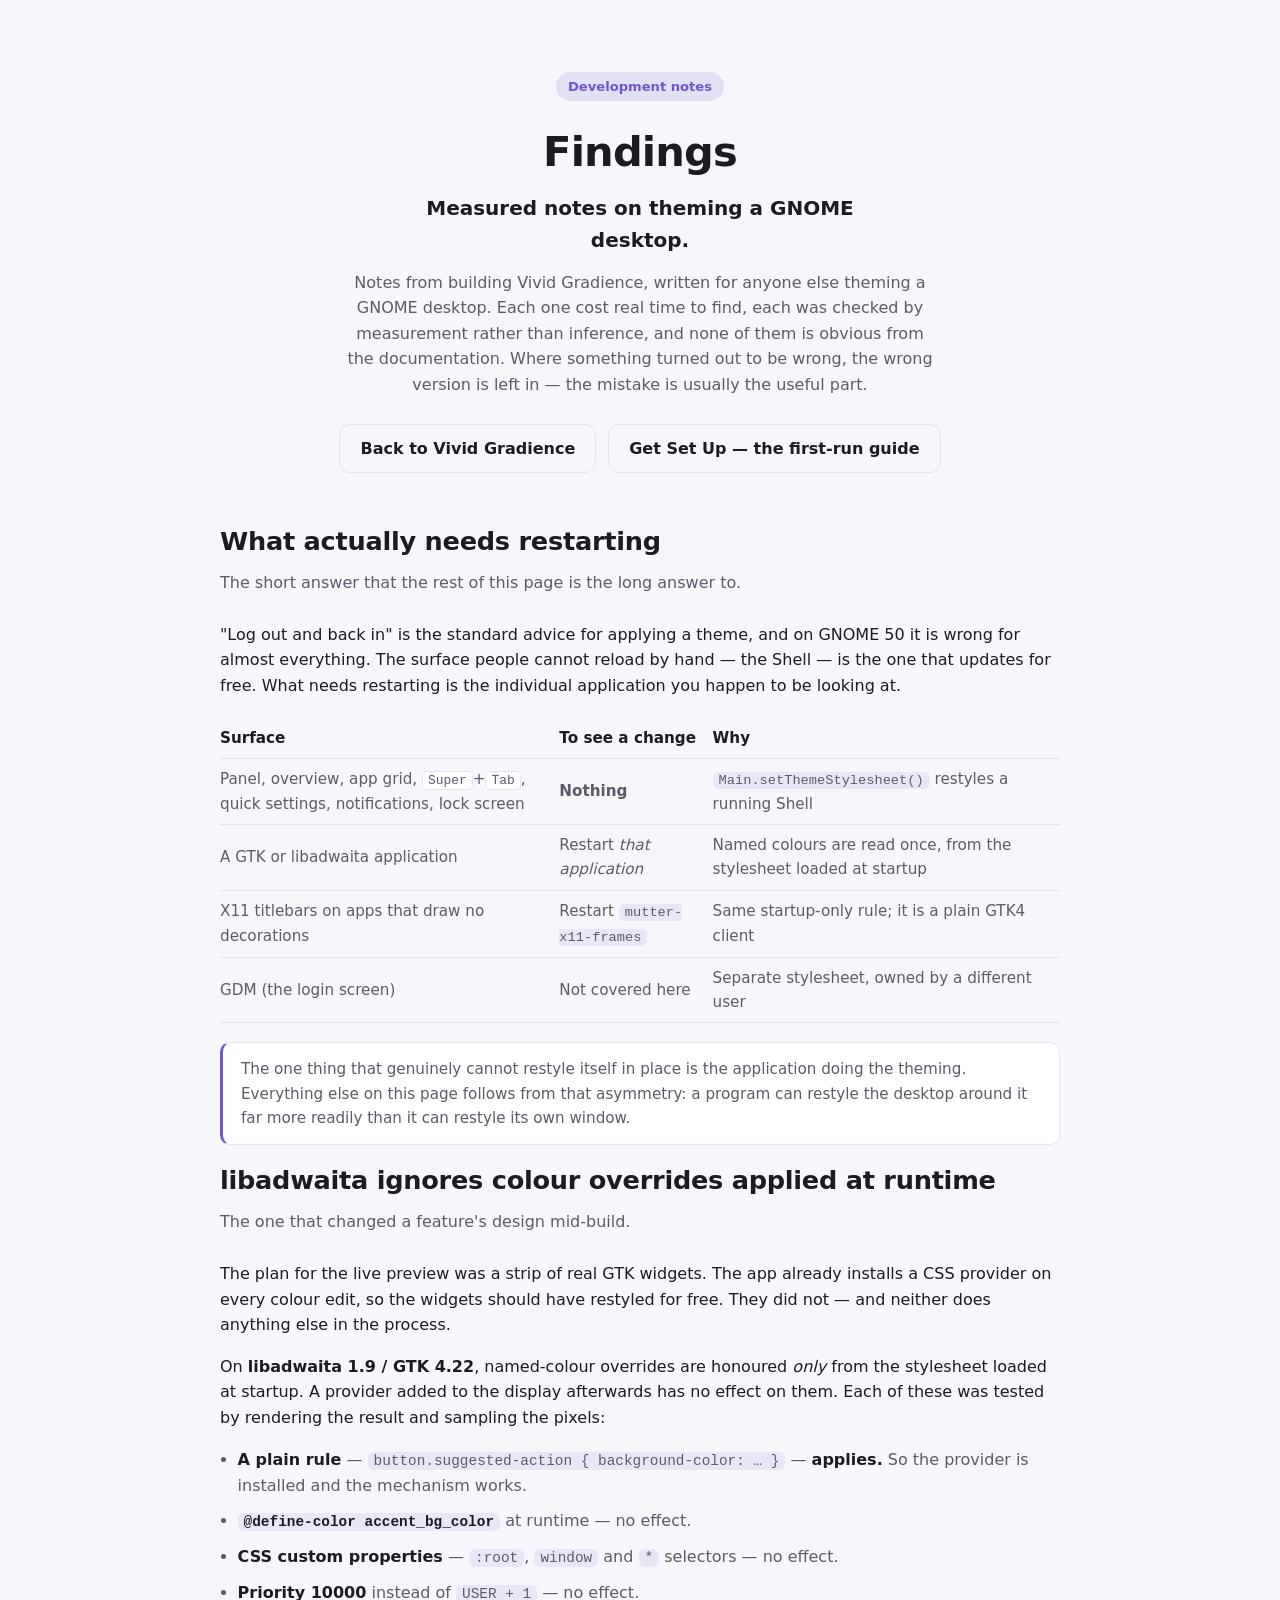
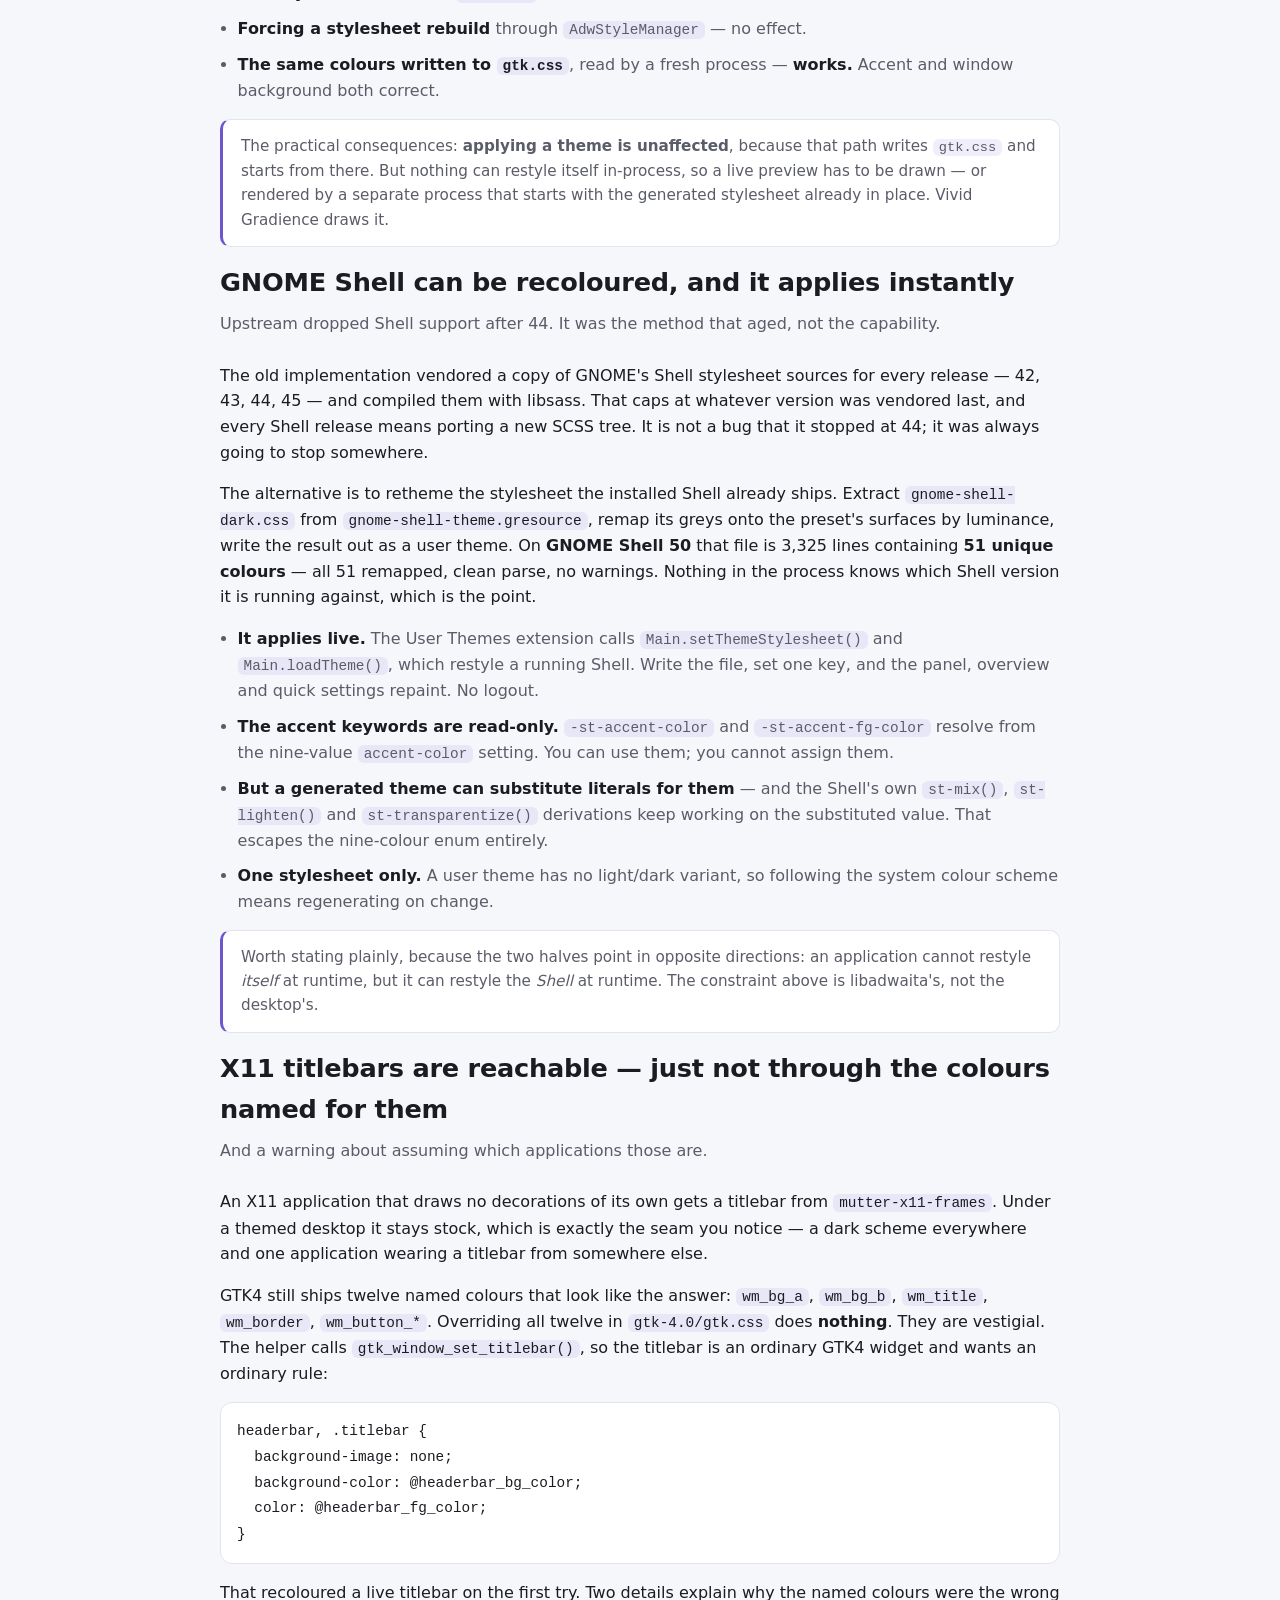
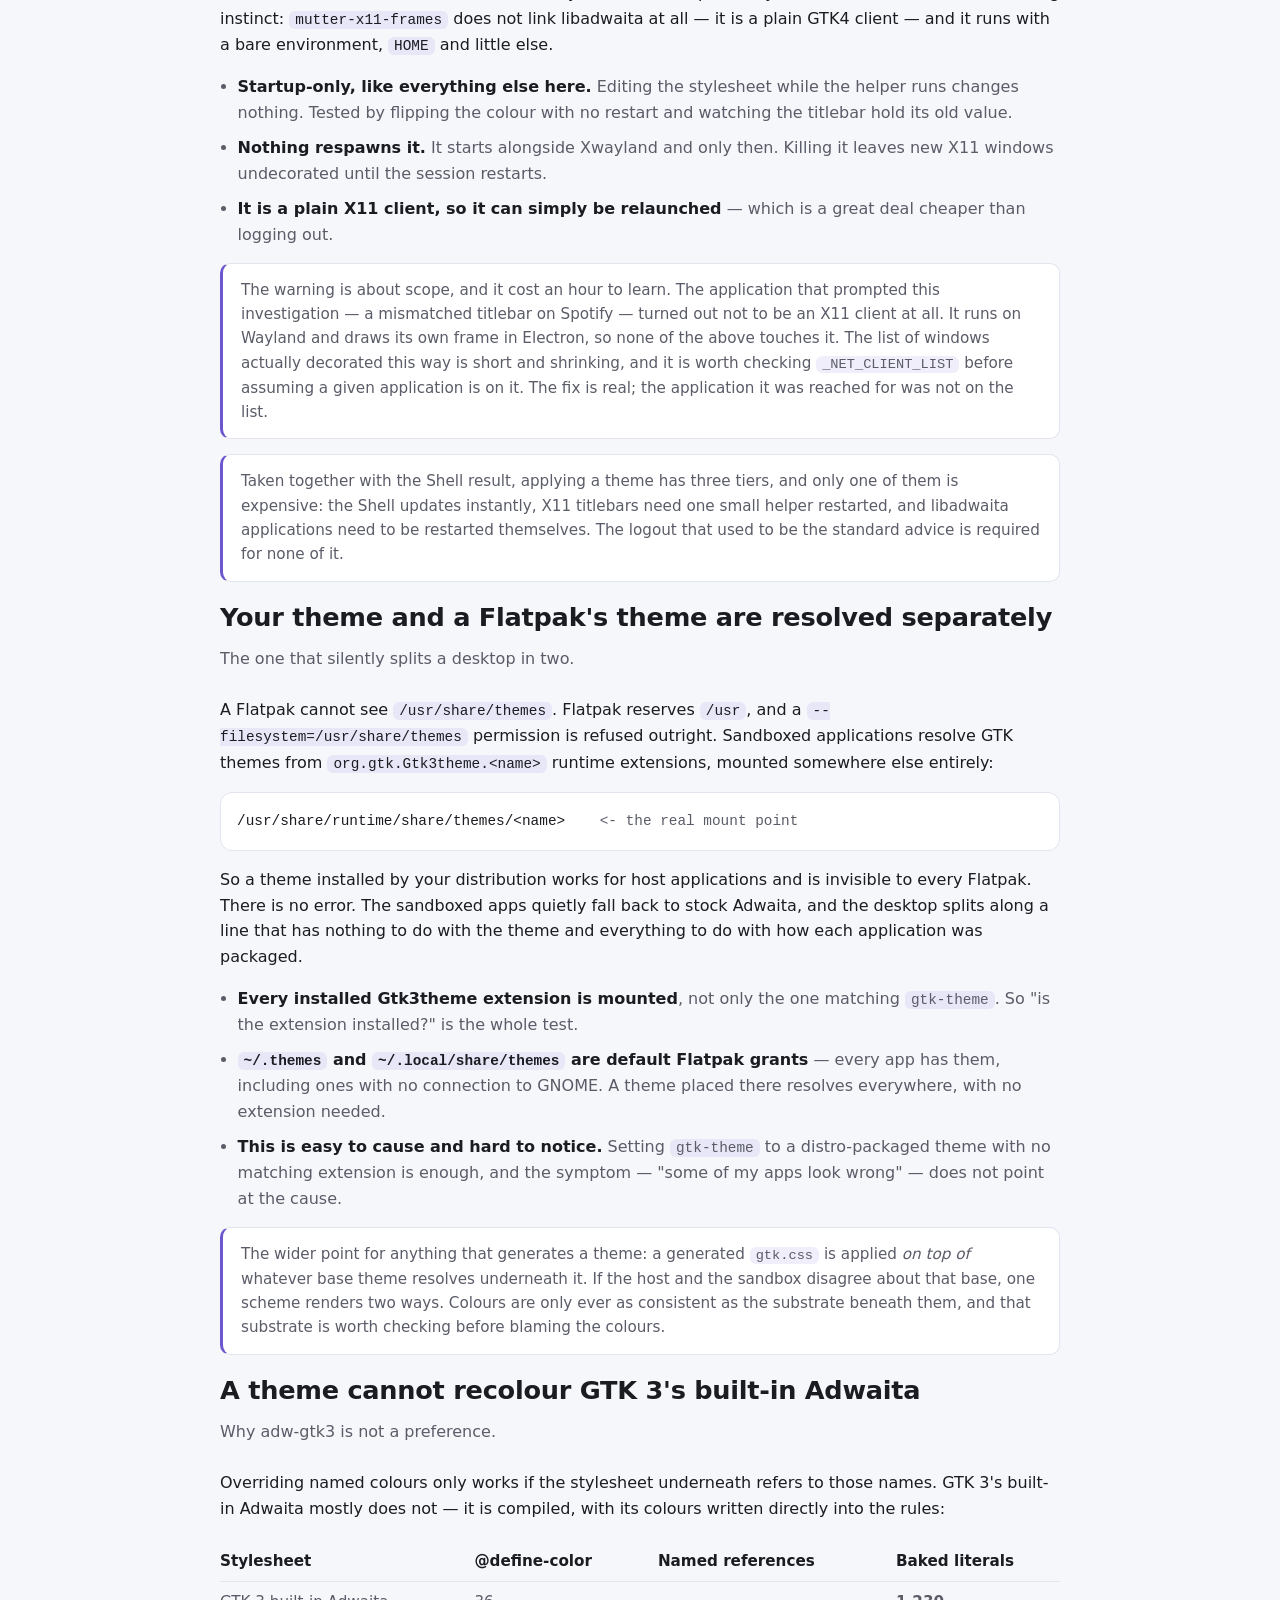
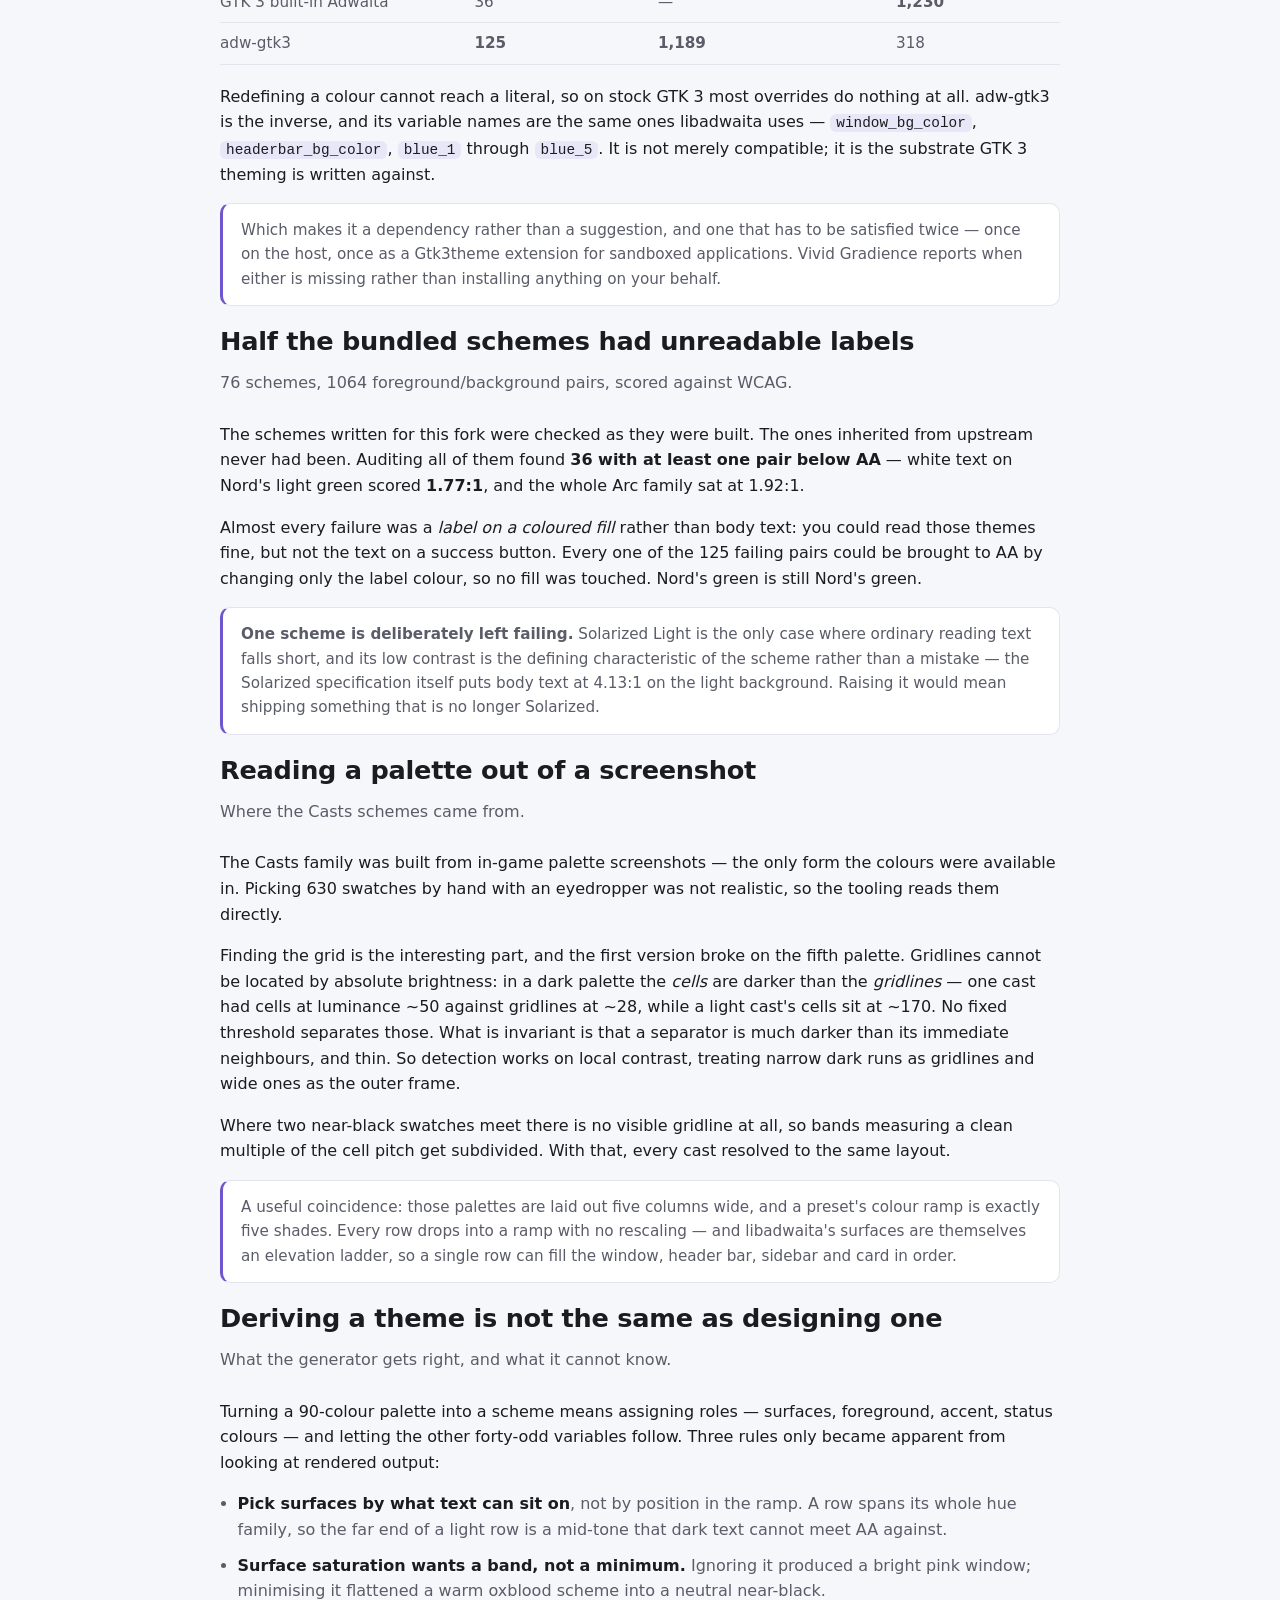
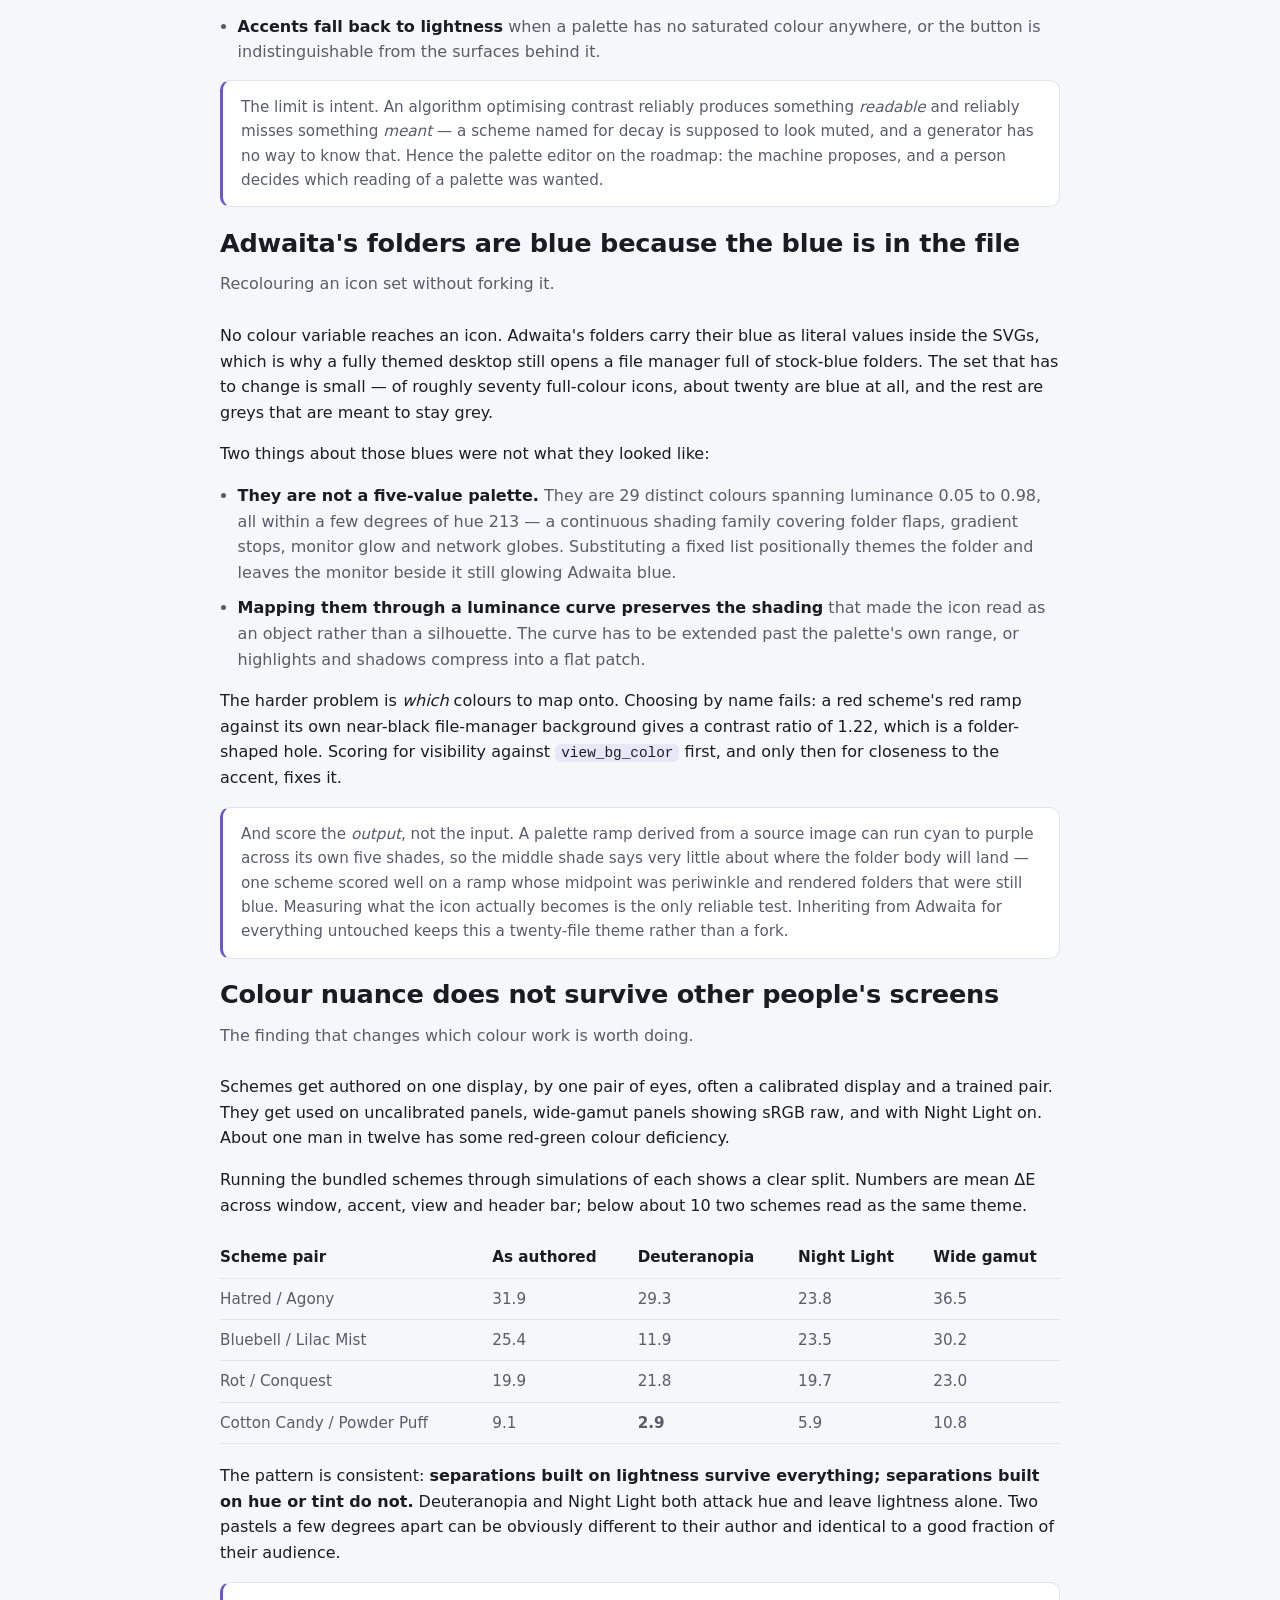
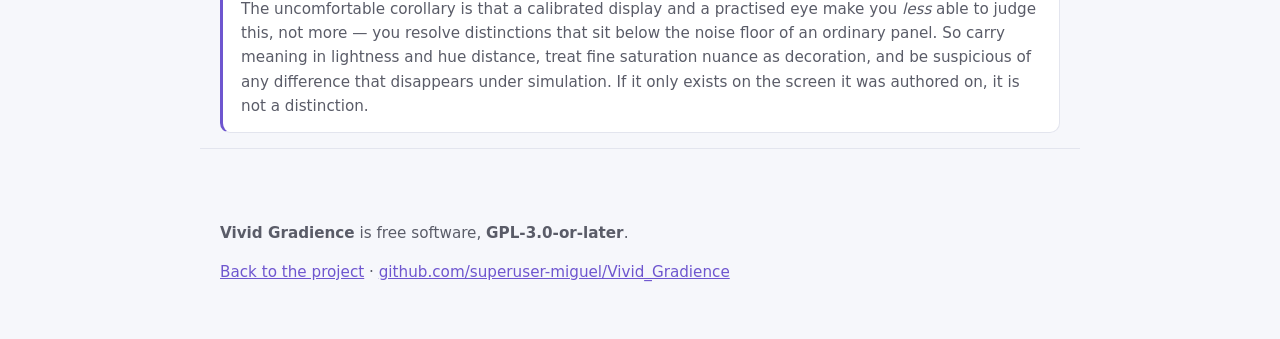
==== commit a9987b15: "Add the Get Set Up guide A first-run walkthrough on the Pages site, ordered the way a first run actu" ====
--- a/docs/findings.html
+++ b/docs/findings.html
@@ -22,6 +22,7 @@
   </p>
   <div class="btns">
     <a class="btn" href="index.html">Back to Vivid Gradience</a>
+    <a class="btn" href="setup.html">Get Set Up — the first-run guide</a>
   </div>
 </header>
 
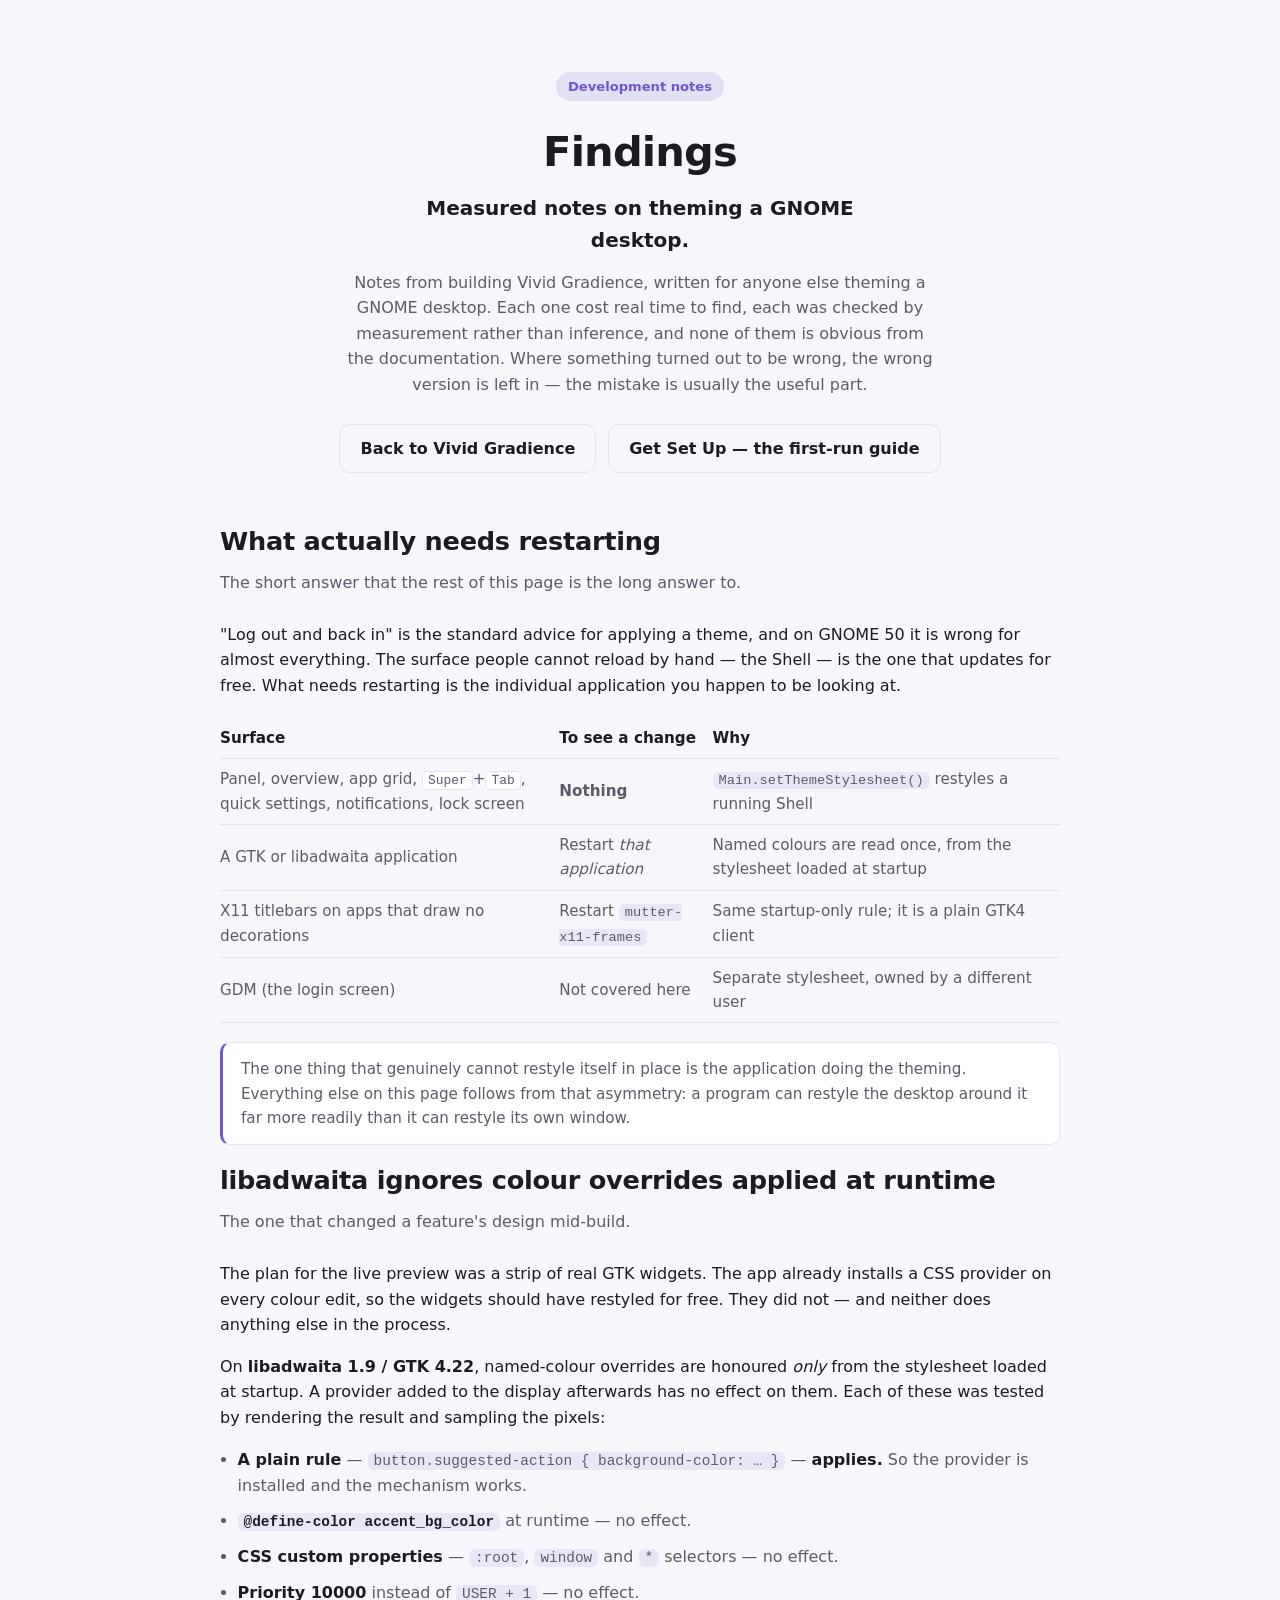
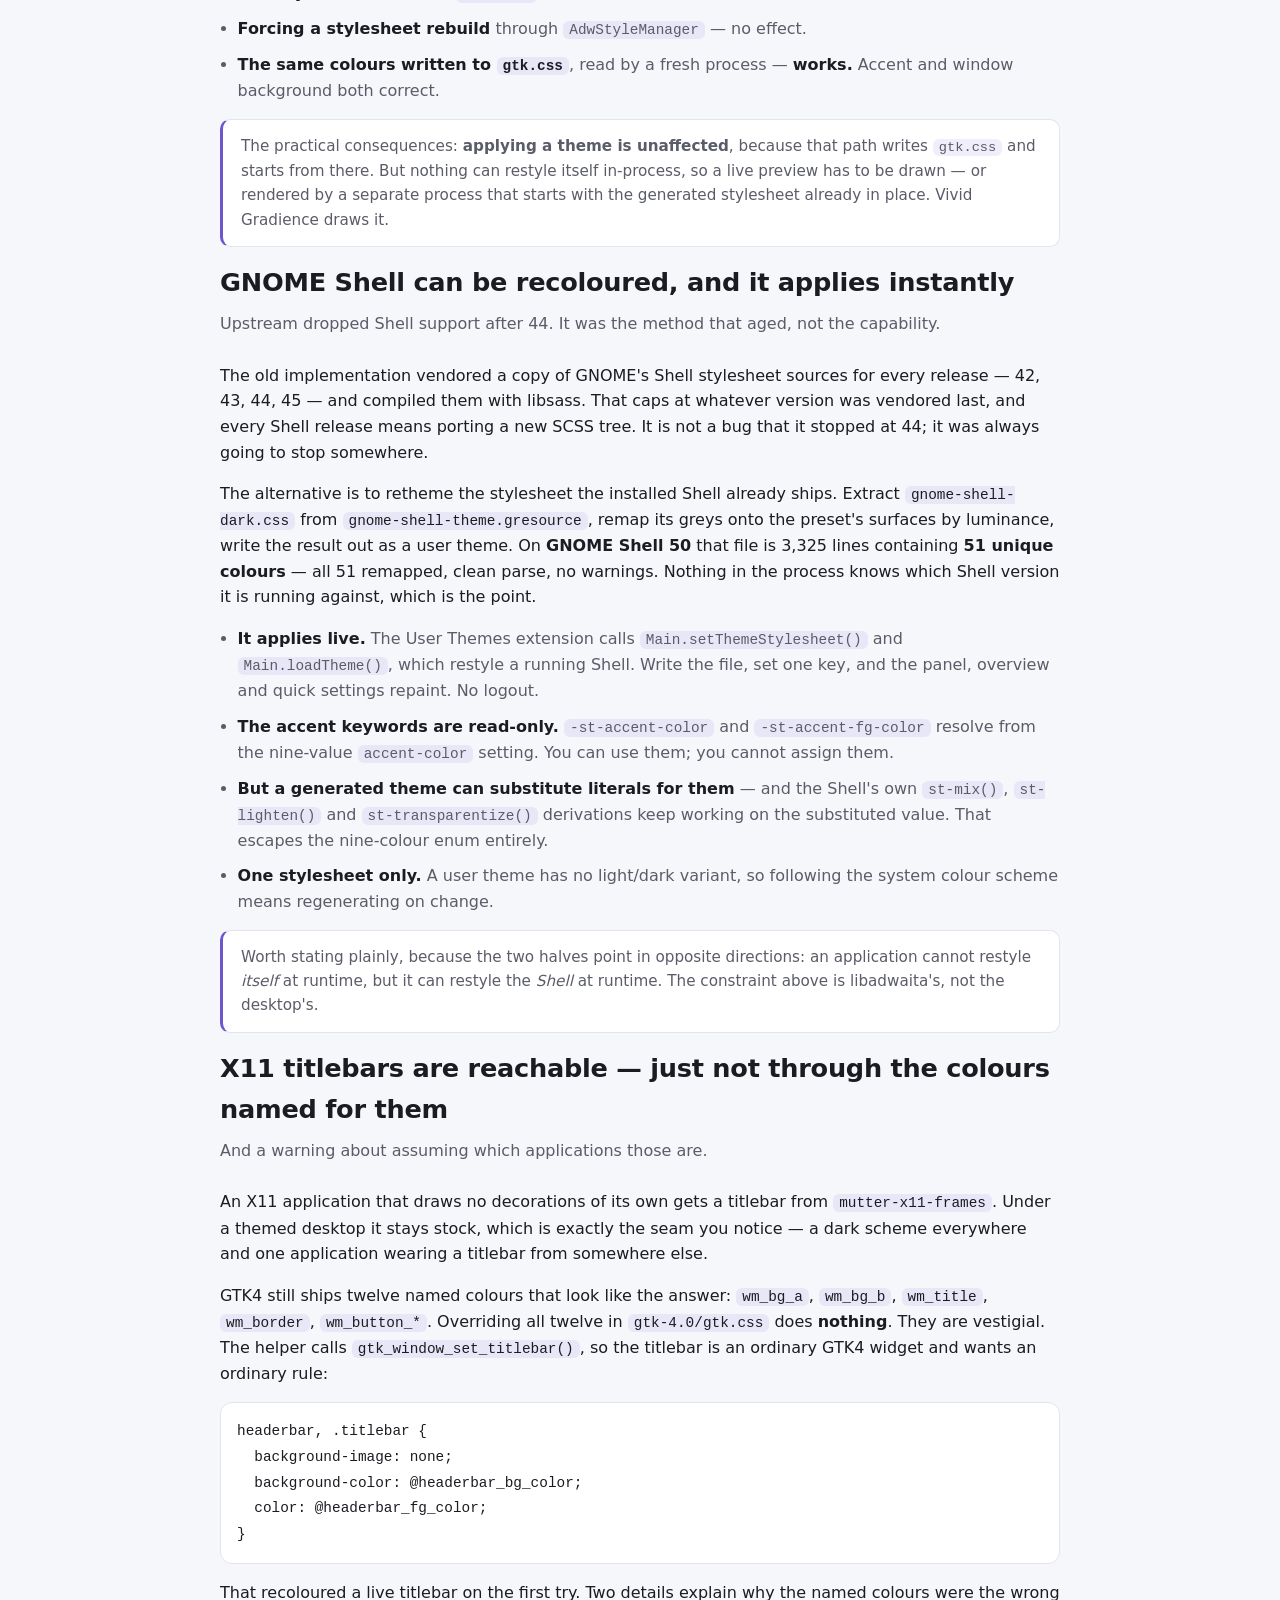
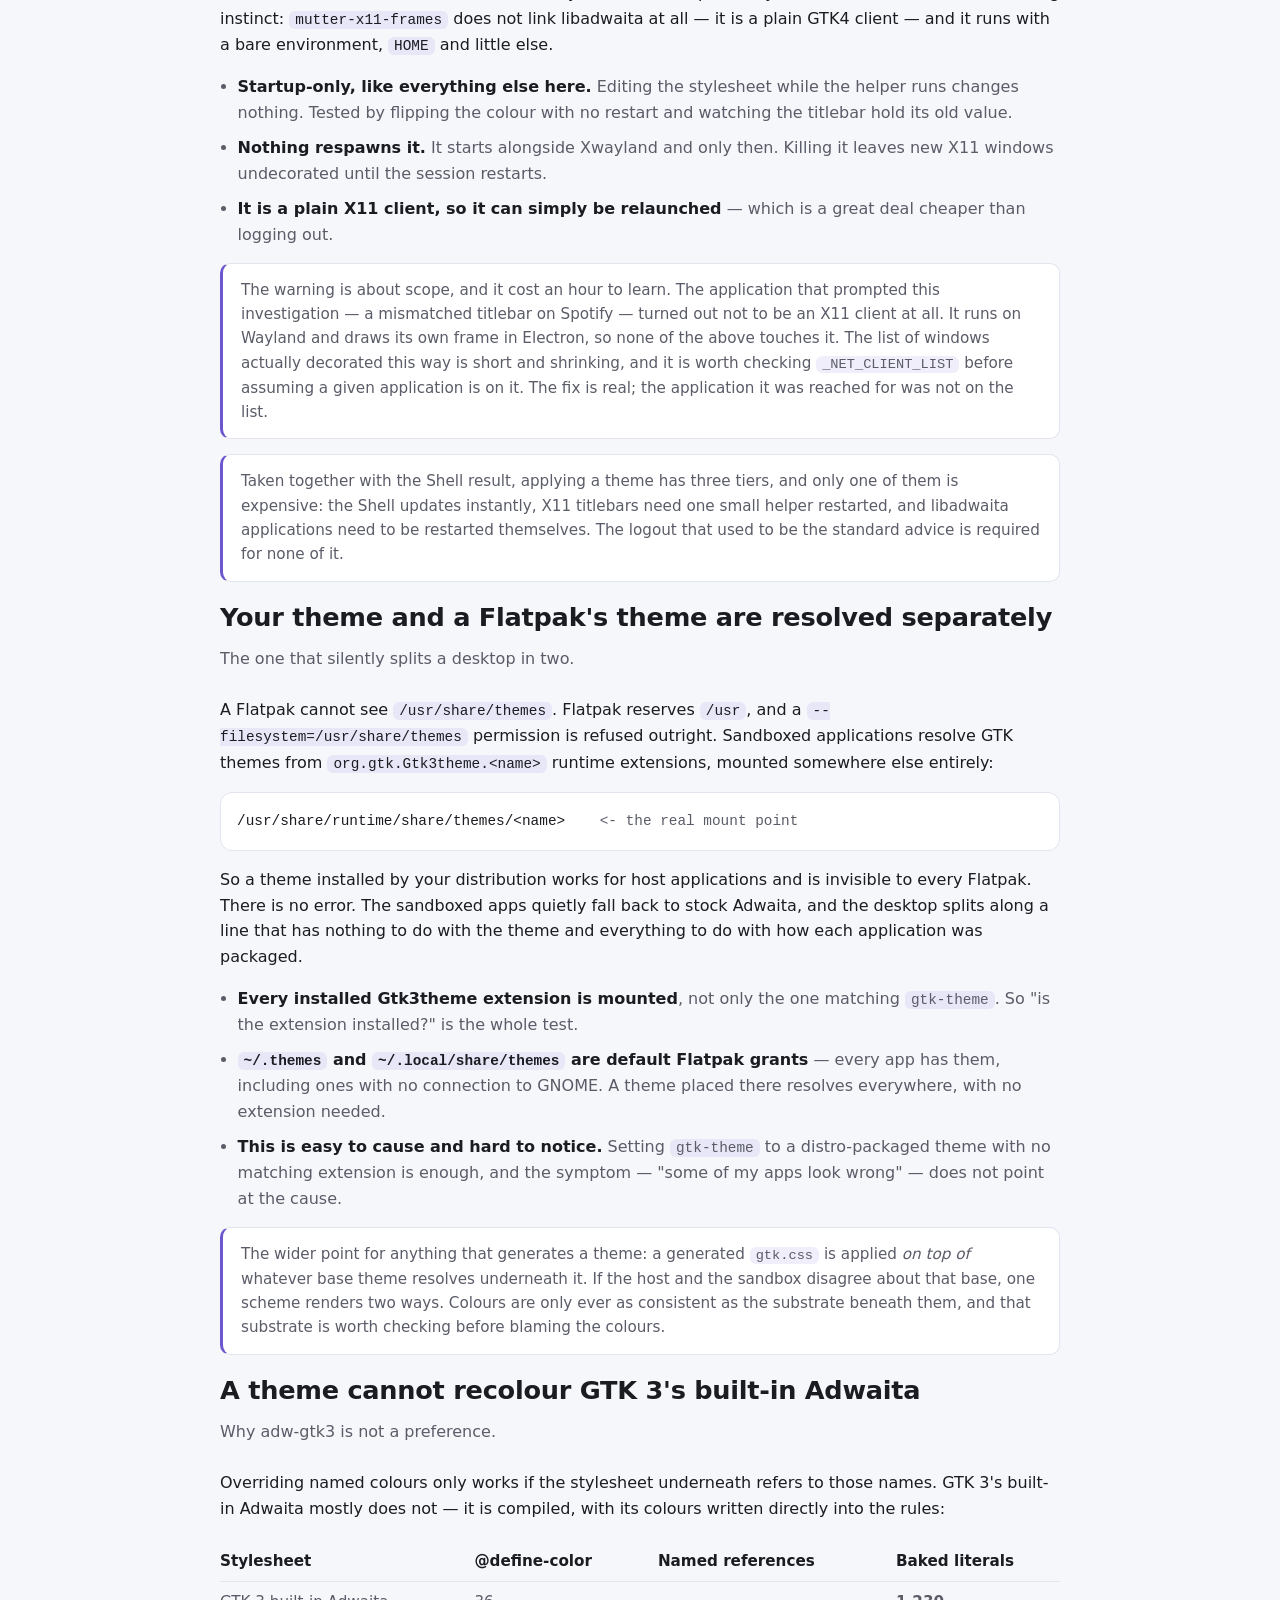
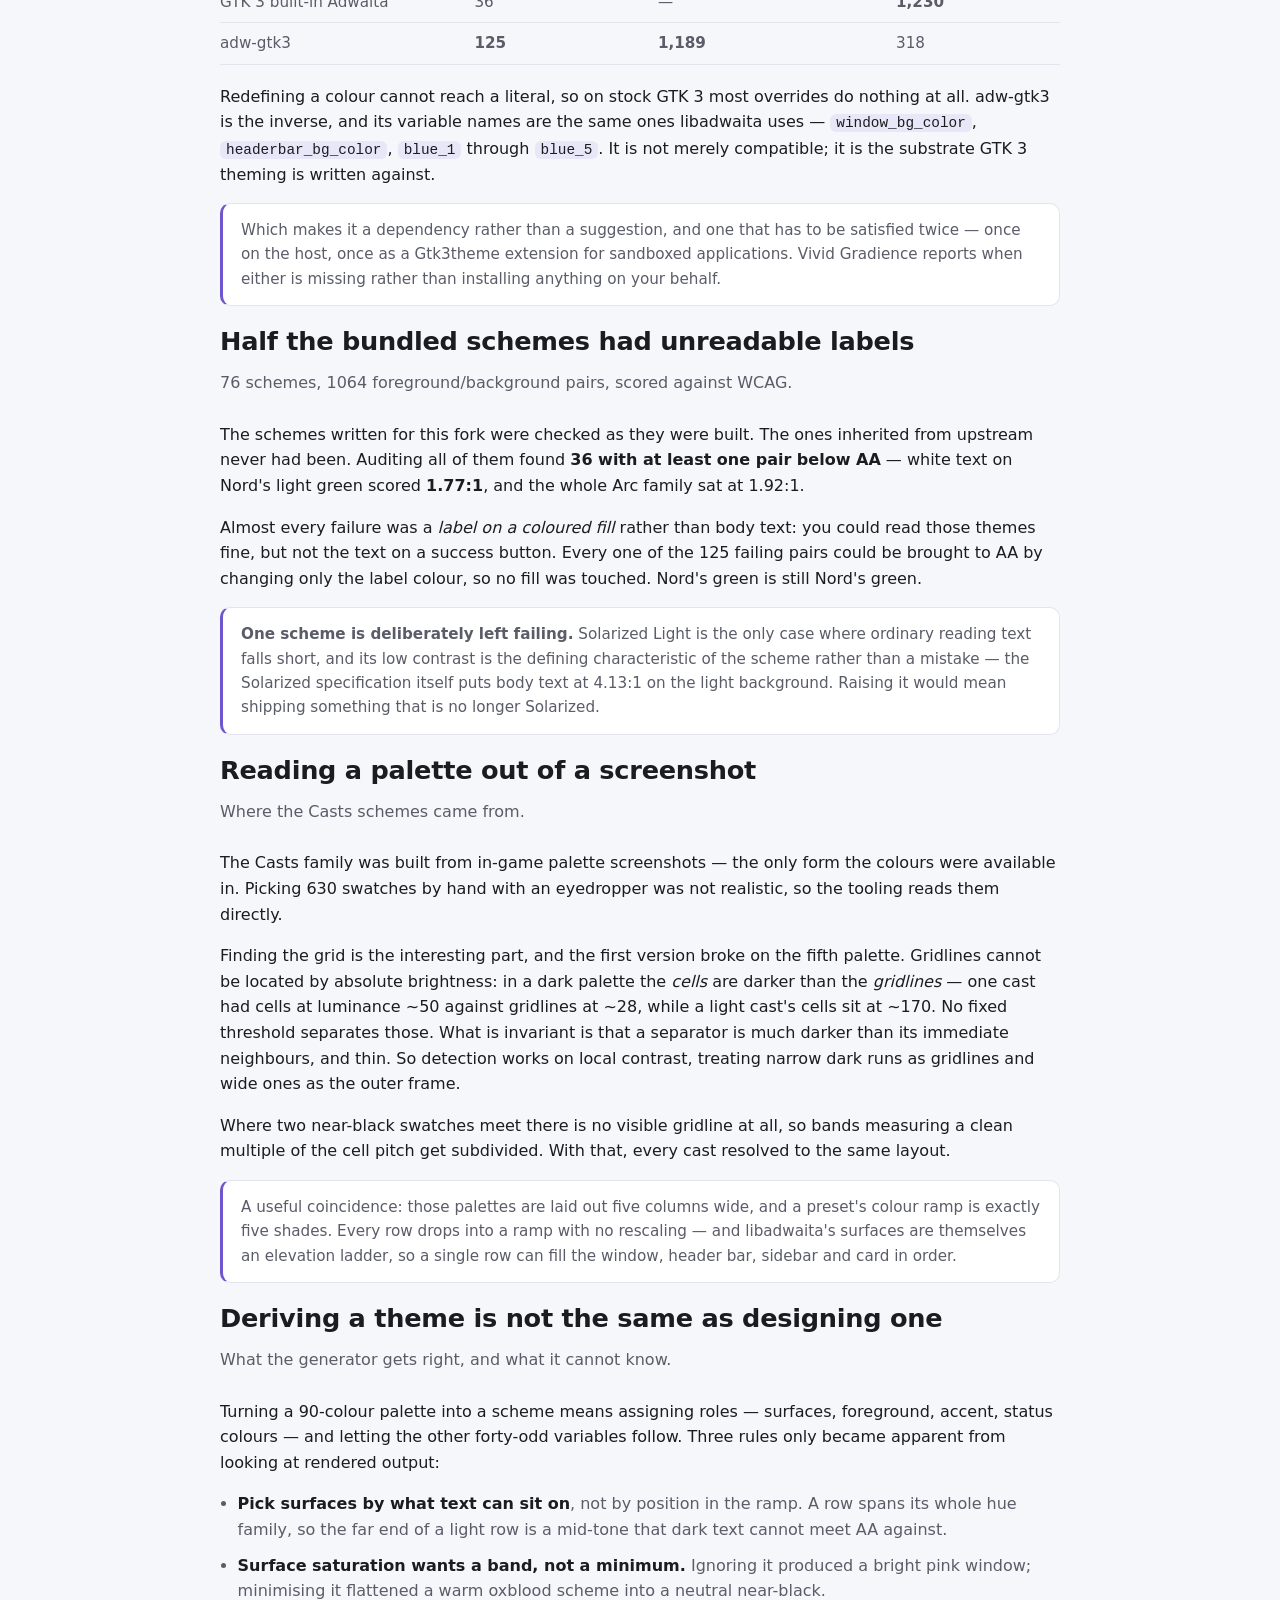
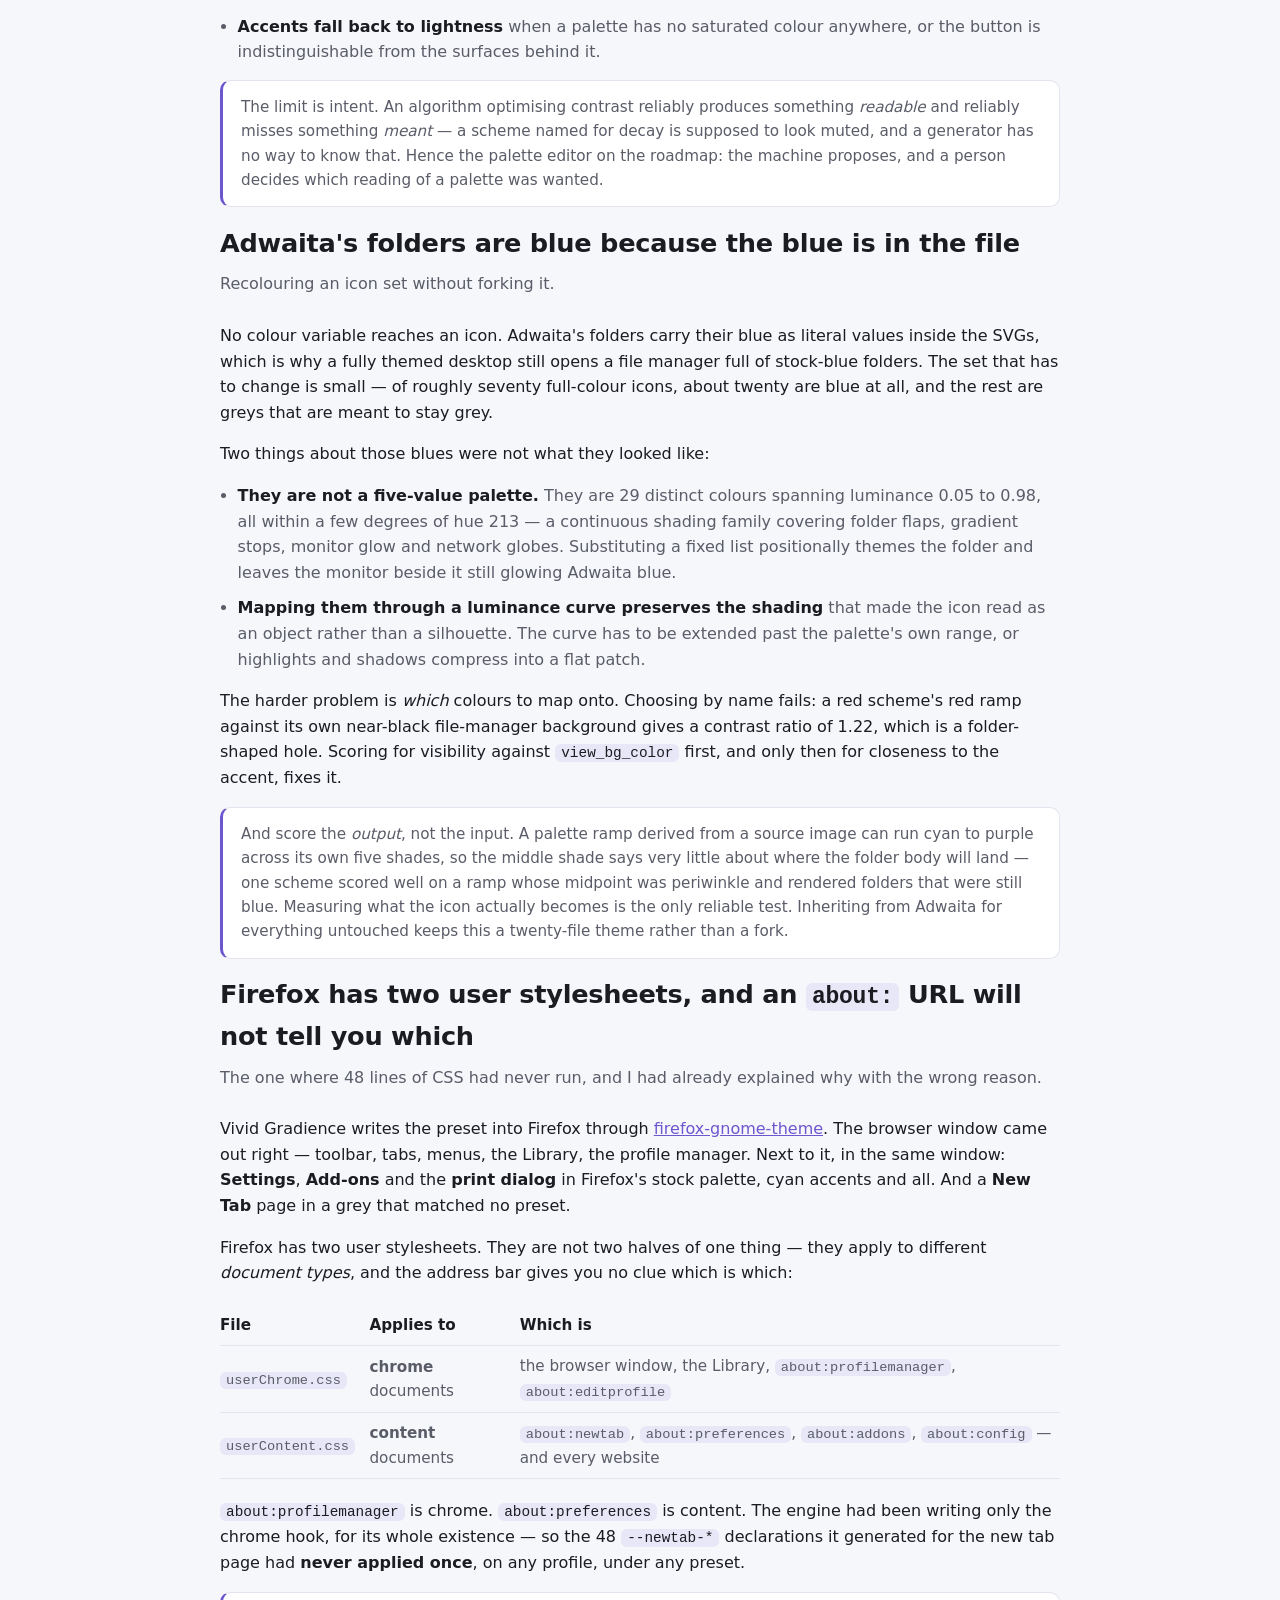
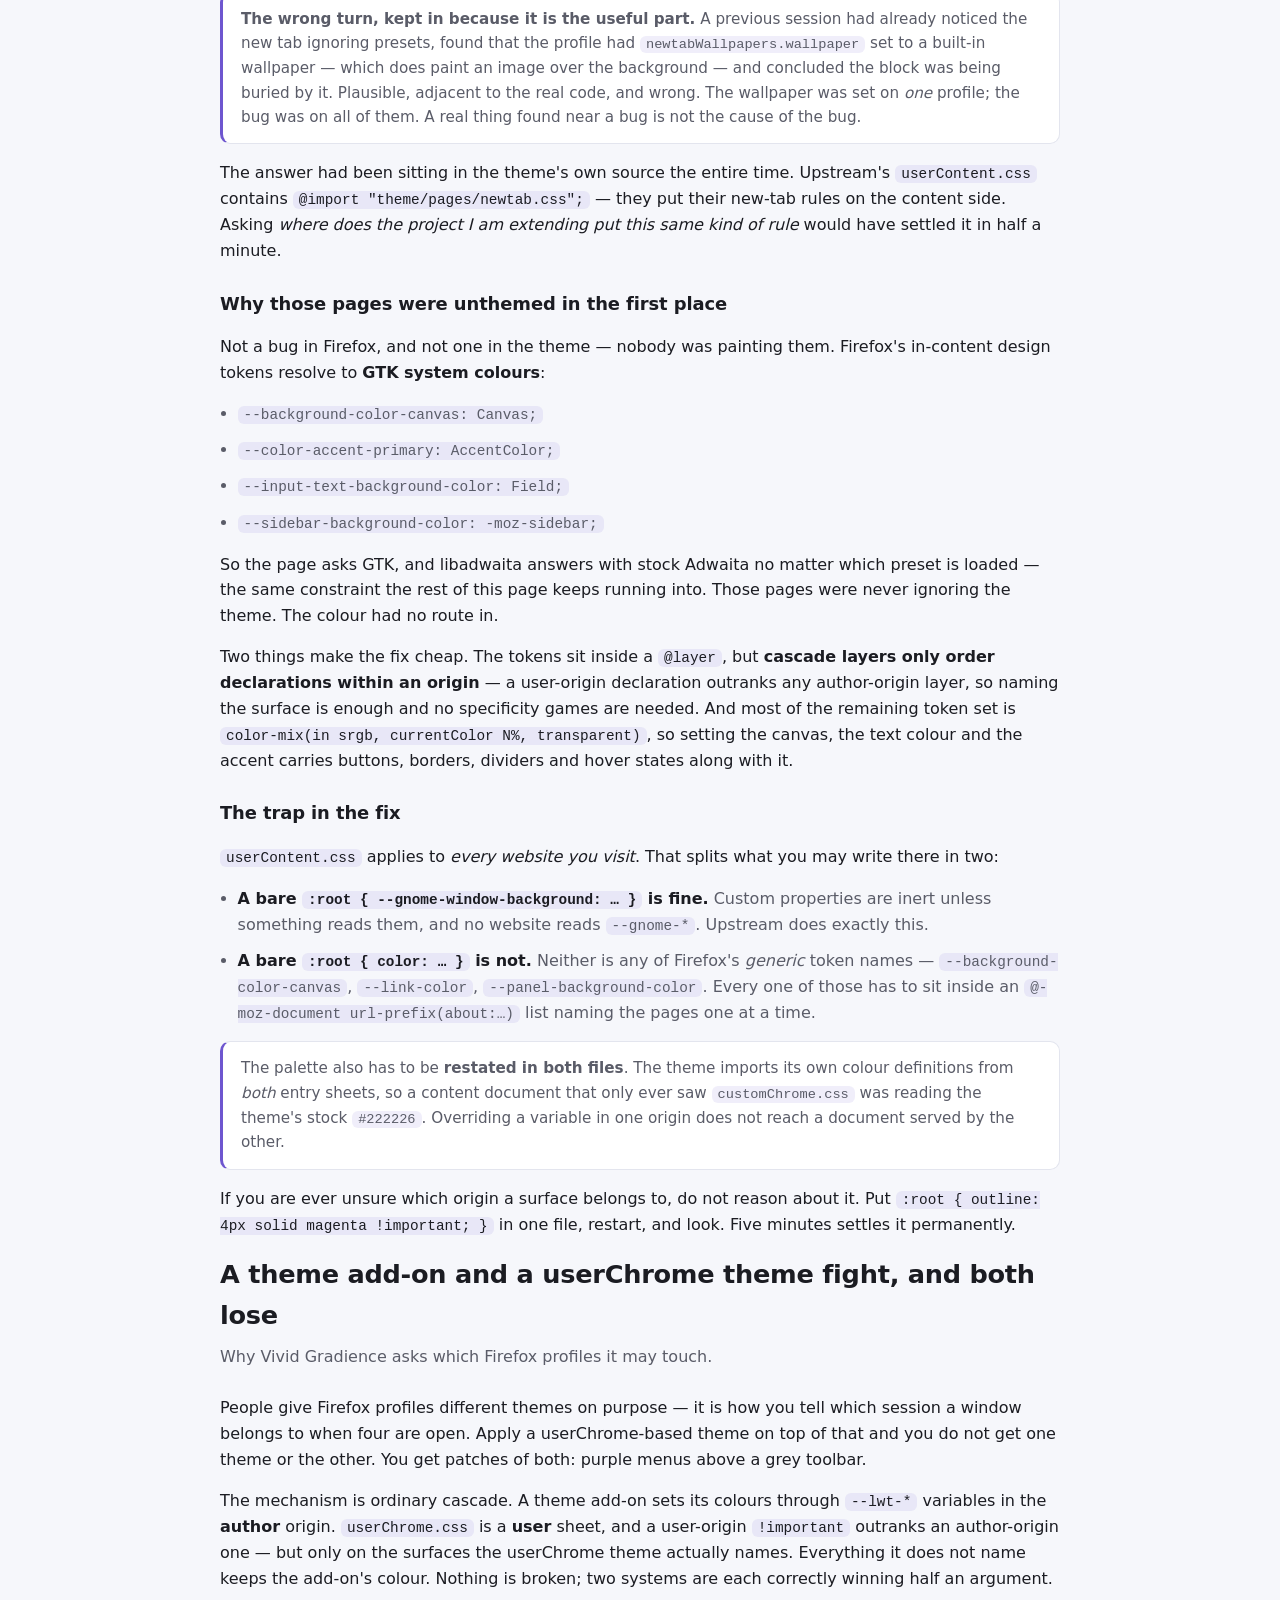
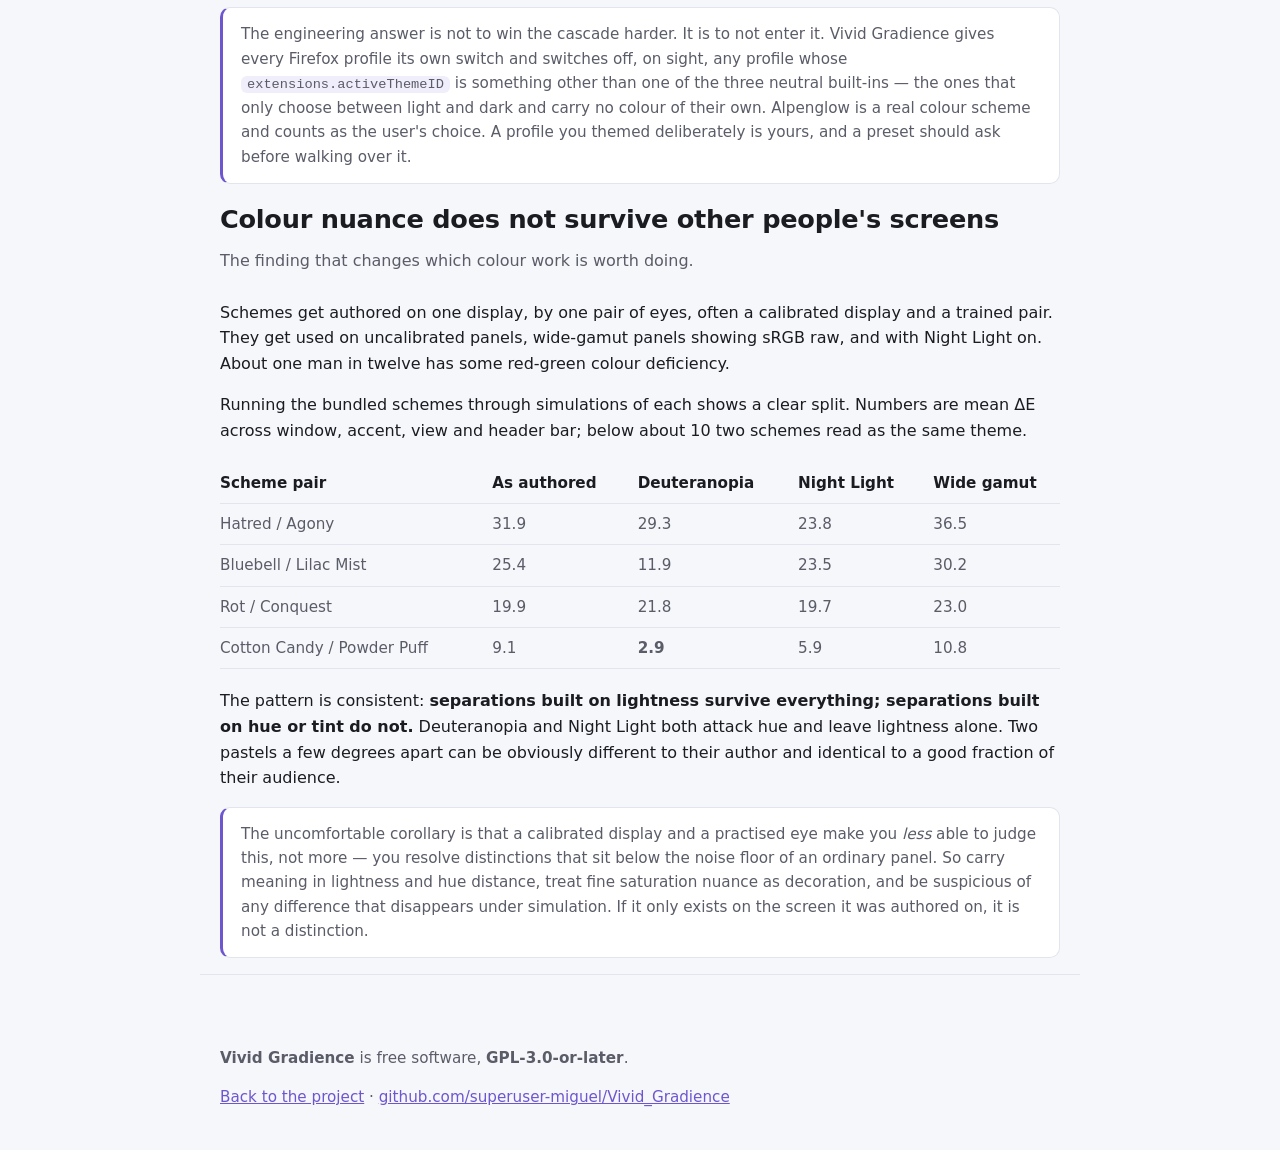
==== commit c0b6476d: "Write up the Firefox stylesheet origins finding Two new sections on the Findings page: which of Fire" ====
--- a/docs/findings.html
+++ b/docs/findings.html
@@ -4,7 +4,7 @@
 <meta charset="utf-8">
 <meta name="viewport" content="width=device-width, initial-scale=1">
 <title>Findings — Vivid Gradience</title>
-<meta name="description" content="Measured notes on theming a GNOME desktop: what actually needs restarting, why libadwaita ignores runtime colour overrides, how GNOME Shell can be rethemed live, why Flatpaks resolve themes separately from the host, recolouring Adwaita icons, and which colour distinctions survive other people's screens.">
+<meta name="description" content="Measured notes on theming a GNOME desktop: what actually needs restarting, why libadwaita ignores runtime colour overrides, how GNOME Shell can be rethemed live, why Flatpaks resolve themes separately from the host, recolouring Adwaita icons, Firefox's two user stylesheets and which one an about: page belongs to, and which colour distinctions survive other people's screens.">
 <link rel="stylesheet" href="style.css">
 </head>
 <body>
@@ -375,6 +375,143 @@
 </section>
 
 <section class="wrap">
+  <h2>Firefox has two user stylesheets, and an <code>about:</code> URL will not tell you which</h2>
+  <p class="sub">The one where 48 lines of CSS had never run, and I had already explained why with the wrong reason.</p>
+  <p>
+    Vivid Gradience writes the preset into Firefox through
+    <a href="https://github.com/rafaelmardojai/firefox-gnome-theme">firefox-gnome-theme</a>.
+    The browser window came out right — toolbar, tabs, menus, the Library, the
+    profile manager. Next to it, in the same window: <b>Settings</b>,
+    <b>Add-ons</b> and the <b>print dialog</b> in Firefox's stock palette, cyan
+    accents and all. And a <b>New Tab</b> page in a grey that matched no preset.
+  </p>
+  <p>
+    Firefox has two user stylesheets. They are not two halves of one thing —
+    they apply to different <em>document types</em>, and the address bar gives
+    you no clue which is which:
+  </p>
+  <div class="tablewrap">
+  <table>
+    <thead>
+      <tr><th>File</th><th>Applies to</th><th>Which is</th></tr>
+    </thead>
+    <tbody>
+      <tr>
+        <td><code>userChrome.css</code></td>
+        <td><b>chrome</b> documents</td>
+        <td>the browser window, the Library, <code>about:profilemanager</code>, <code>about:editprofile</code></td>
+      </tr>
+      <tr>
+        <td><code>userContent.css</code></td>
+        <td><b>content</b> documents</td>
+        <td><code>about:newtab</code>, <code>about:preferences</code>, <code>about:addons</code>, <code>about:config</code> — and every website</td>
+      </tr>
+    </tbody>
+  </table>
+  </div>
+  <p>
+    <code>about:profilemanager</code> is chrome. <code>about:preferences</code>
+    is content. The engine had been writing only the chrome hook, for its whole
+    existence — so the 48 <code>--newtab-*</code> declarations it generated for
+    the new tab page had <strong>never applied once</strong>, on any profile,
+    under any preset.
+  </p>
+  <p class="note">
+    <b>The wrong turn, kept in because it is the useful part.</b> A previous
+    session had already noticed the new tab ignoring presets, found that the
+    profile had <code>newtabWallpapers.wallpaper</code> set to a built-in
+    wallpaper — which does paint an image over the background — and concluded
+    the block was being buried by it. Plausible, adjacent to the real code, and
+    wrong. The wallpaper was set on <em>one</em> profile; the bug was on all of
+    them. A real thing found near a bug is not the cause of the bug.
+  </p>
+  <p>
+    The answer had been sitting in the theme's own source the entire time.
+    Upstream's <code>userContent.css</code> contains
+    <code>@import "theme/pages/newtab.css";</code> — they put their new-tab
+    rules on the content side. Asking <em>where does the project I am extending
+    put this same kind of rule</em> would have settled it in half a minute.
+  </p>
+  <h3>Why those pages were unthemed in the first place</h3>
+  <p>
+    Not a bug in Firefox, and not one in the theme — nobody was painting them.
+    Firefox's in-content design tokens resolve to <b>GTK system colours</b>:
+  </p>
+  <ul class="road">
+    <li><code>--background-color-canvas: Canvas;</code></li>
+    <li><code>--color-accent-primary: AccentColor;</code></li>
+    <li><code>--input-text-background-color: Field;</code></li>
+    <li><code>--sidebar-background-color: -moz-sidebar;</code></li>
+  </ul>
+  <p>
+    So the page asks GTK, and libadwaita answers with stock Adwaita no matter
+    which preset is loaded — the same constraint the rest of this page keeps
+    running into. Those pages were never ignoring the theme. The colour had no
+    route in.
+  </p>
+  <p>
+    Two things make the fix cheap. The tokens sit inside a
+    <code>@layer</code>, but <strong>cascade layers only order declarations
+    within an origin</strong> — a user-origin declaration outranks any
+    author-origin layer, so naming the surface is enough and no specificity
+    games are needed. And most of the remaining token set is
+    <code>color-mix(in srgb, currentColor N%, transparent)</code>, so setting
+    the canvas, the text colour and the accent carries buttons, borders,
+    dividers and hover states along with it.
+  </p>
+  <h3>The trap in the fix</h3>
+  <p>
+    <code>userContent.css</code> applies to <em>every website you visit</em>.
+    That splits what you may write there in two:
+  </p>
+  <ul class="road">
+    <li><b>A bare <code>:root { --gnome-window-background: … }</code> is fine.</b> Custom properties are inert unless something reads them, and no website reads <code>--gnome-*</code>. Upstream does exactly this.</li>
+    <li><b>A bare <code>:root { color: … }</code> is not.</b> Neither is any of Firefox's <em>generic</em> token names — <code>--background-color-canvas</code>, <code>--link-color</code>, <code>--panel-background-color</code>. Every one of those has to sit inside an <code>@-moz-document url-prefix(about:…)</code> list naming the pages one at a time.</li>
+  </ul>
+  <p class="note">
+    The palette also has to be <strong>restated in both files</strong>. The
+    theme imports its own colour definitions from <em>both</em> entry sheets, so
+    a content document that only ever saw <code>customChrome.css</code> was
+    reading the theme's stock <code>#222226</code>. Overriding a variable in one
+    origin does not reach a document served by the other.
+  </p>
+  <p>
+    If you are ever unsure which origin a surface belongs to, do not reason
+    about it. Put <code>:root { outline: 4px solid magenta !important; }</code>
+    in one file, restart, and look. Five minutes settles it permanently.
+  </p>
+</section>
+
+<section class="wrap">
+  <h2>A theme add-on and a userChrome theme fight, and both lose</h2>
+  <p class="sub">Why Vivid Gradience asks which Firefox profiles it may touch.</p>
+  <p>
+    People give Firefox profiles different themes on purpose — it is how you
+    tell which session a window belongs to when four are open. Apply a
+    userChrome-based theme on top of that and you do not get one theme or the
+    other. You get patches of both: purple menus above a grey toolbar.
+  </p>
+  <p>
+    The mechanism is ordinary cascade. A theme add-on sets its colours through
+    <code>--lwt-*</code> variables in the <b>author</b> origin.
+    <code>userChrome.css</code> is a <b>user</b> sheet, and a user-origin
+    <code>!important</code> outranks an author-origin one — but only on the
+    surfaces the userChrome theme actually names. Everything it does not name
+    keeps the add-on's colour. Nothing is broken; two systems are each
+    correctly winning half an argument.
+  </p>
+  <p class="note">
+    The engineering answer is not to win the cascade harder. It is to not enter
+    it. Vivid Gradience gives every Firefox profile its own switch and switches
+    off, on sight, any profile whose <code>extensions.activeThemeID</code> is
+    something other than one of the three neutral built-ins — the ones that only
+    choose between light and dark and carry no colour of their own. Alpenglow is
+    a real colour scheme and counts as the user's choice. A profile you themed
+    deliberately is yours, and a preset should ask before walking over it.
+  </p>
+</section>
+
+<section class="wrap">
   <h2>Colour nuance does not survive other people's screens</h2>
   <p class="sub">The finding that changes which colour work is worth doing.</p>
   <p>
--- a/docs/style.css
+++ b/docs/style.css
@@ -46,6 +46,7 @@
 }
 
 h2 { font-size: 1.6rem; letter-spacing: -.01em; margin: 0 0 8px; }
+h3 { font-size: 1.12rem; letter-spacing: -.005em; margin: 26px 0 8px; }
 .sub { color: var(--muted); margin: 0 0 26px; }
 
 .grid { display: grid; gap: 16px; grid-template-columns: repeat(auto-fit, minmax(240px, 1fr)); }
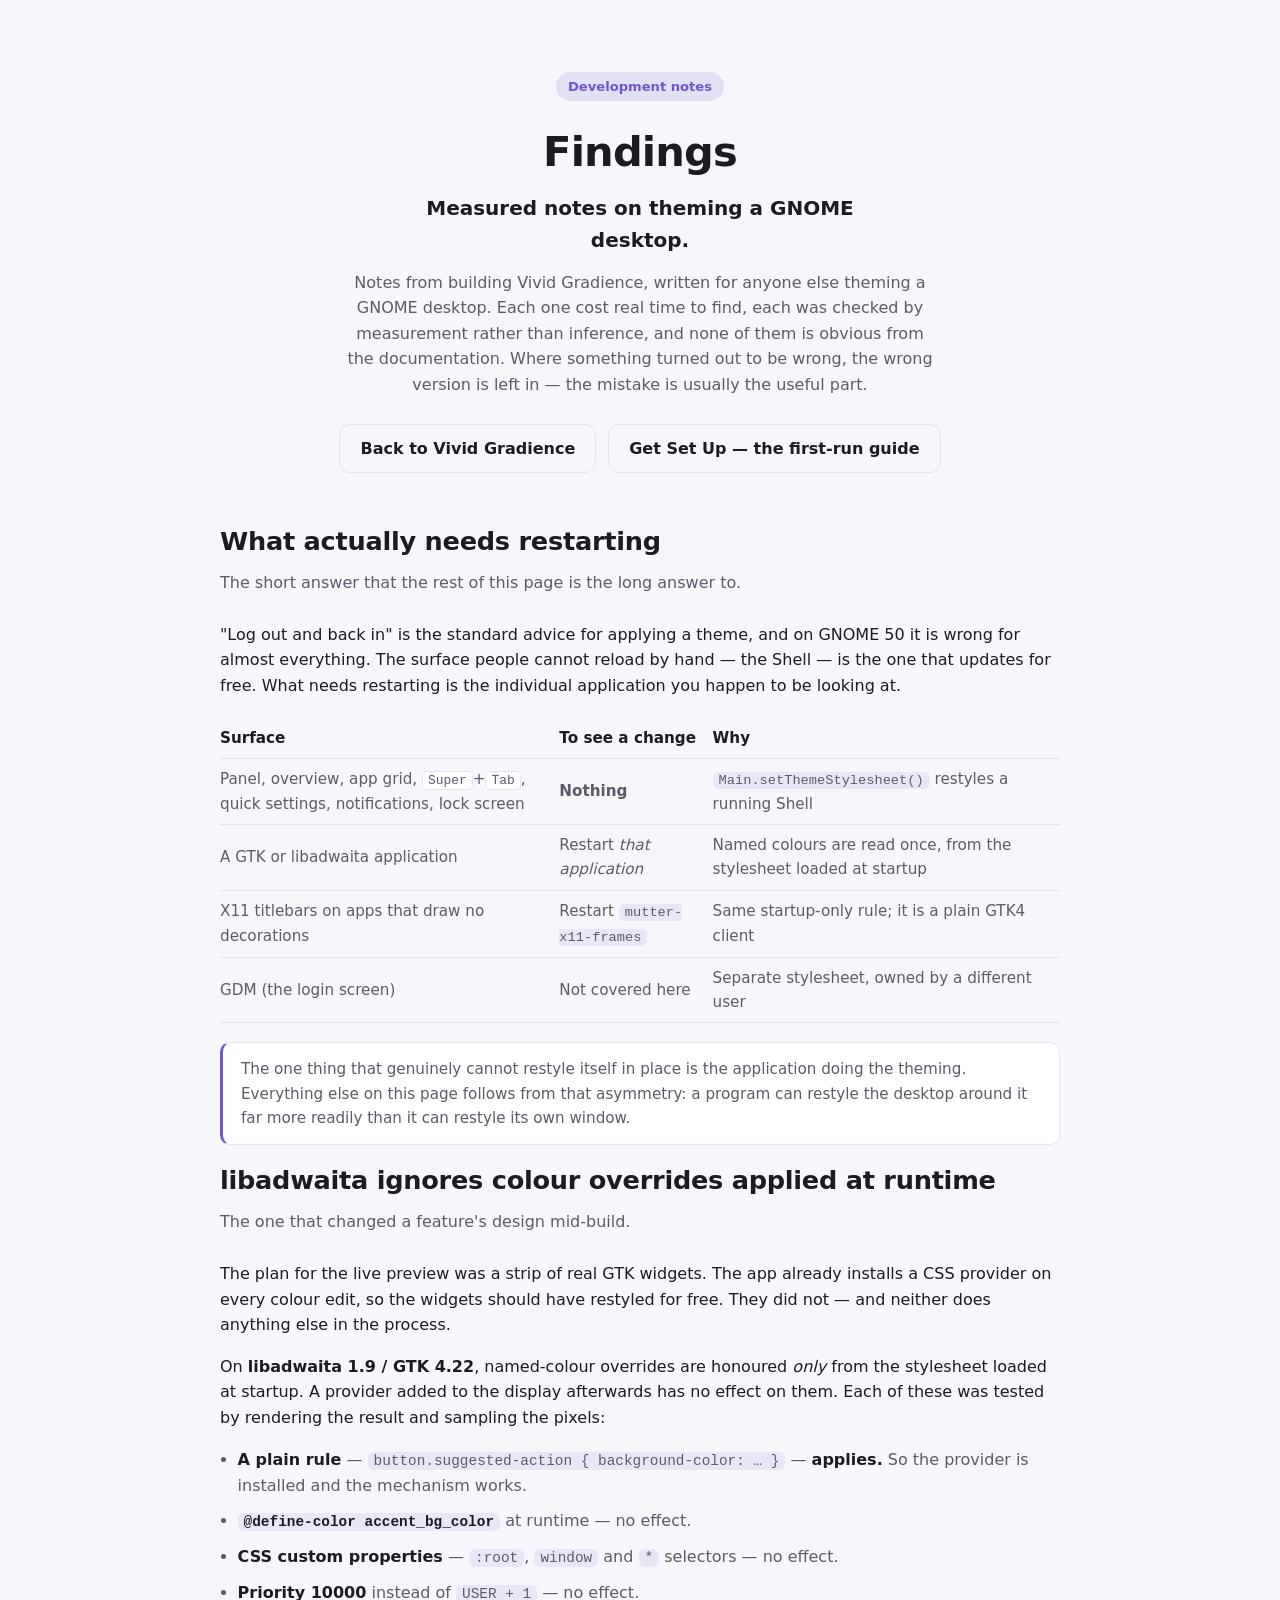
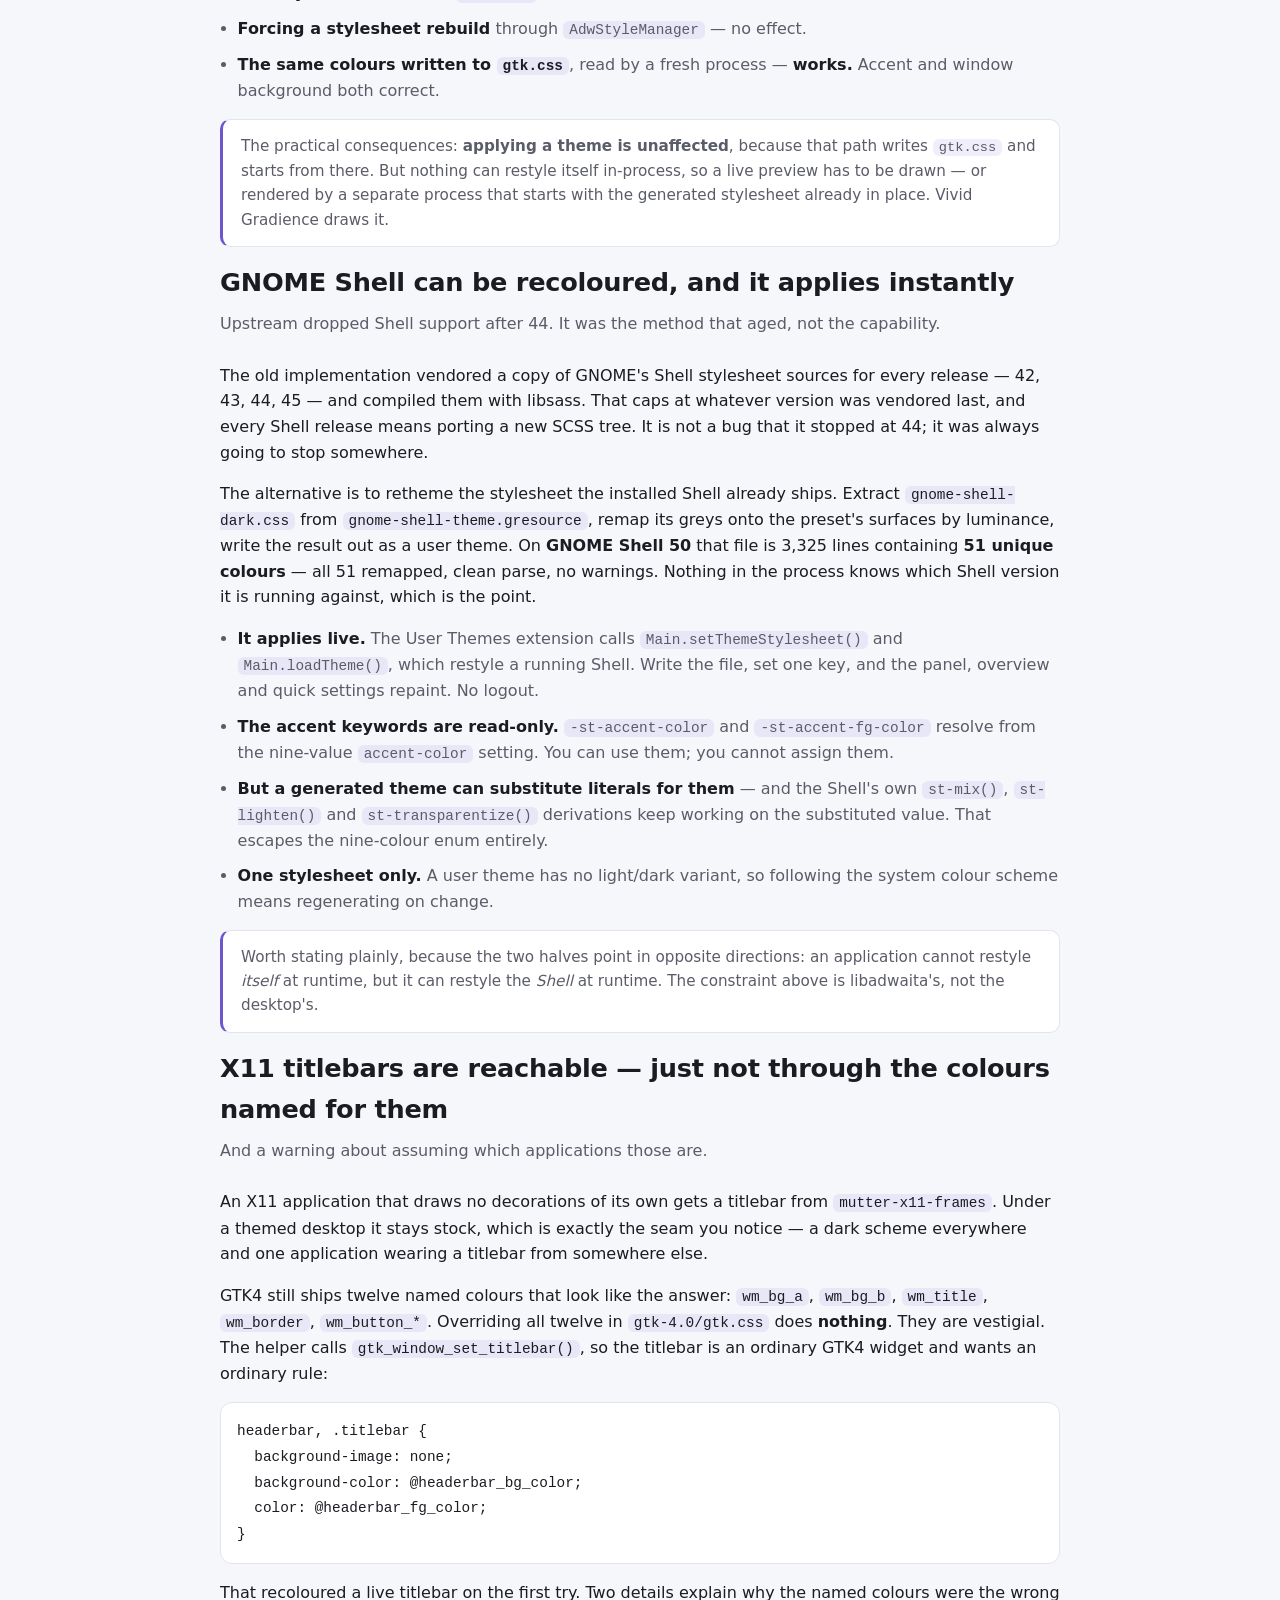
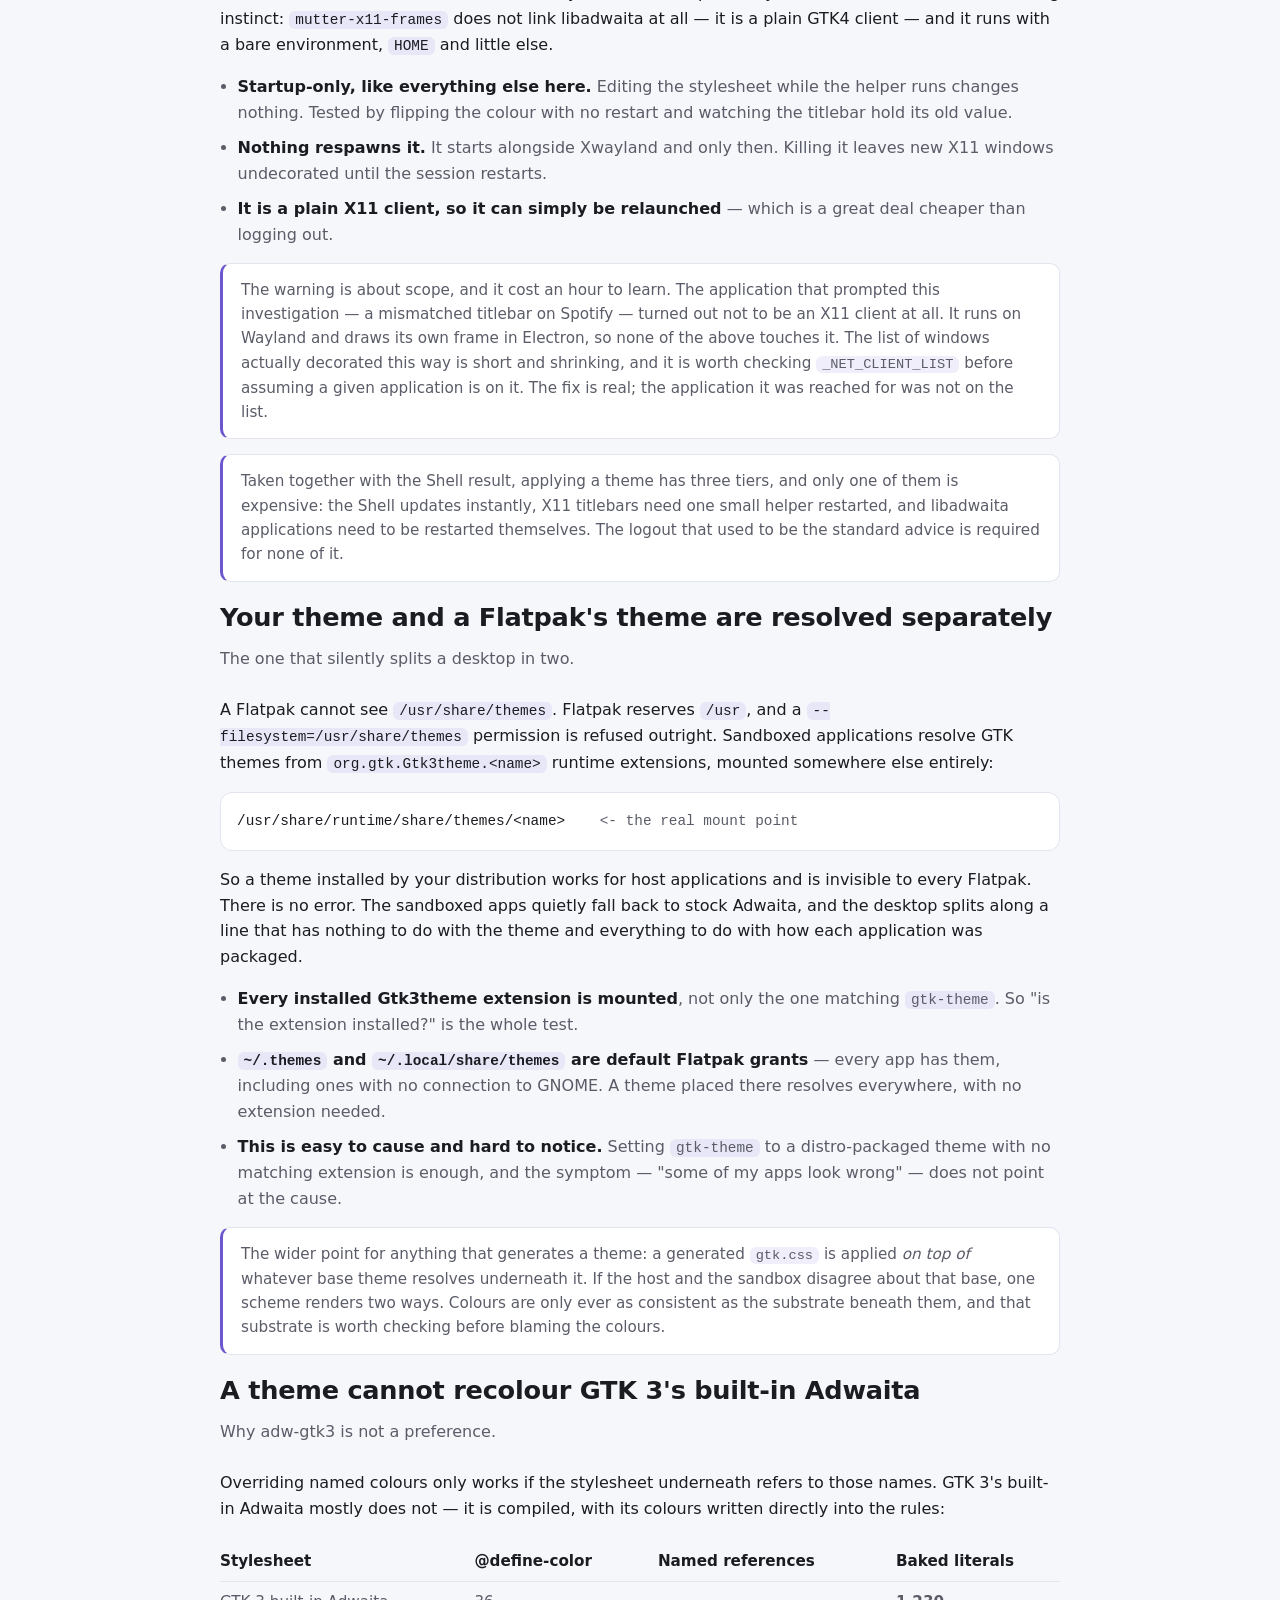
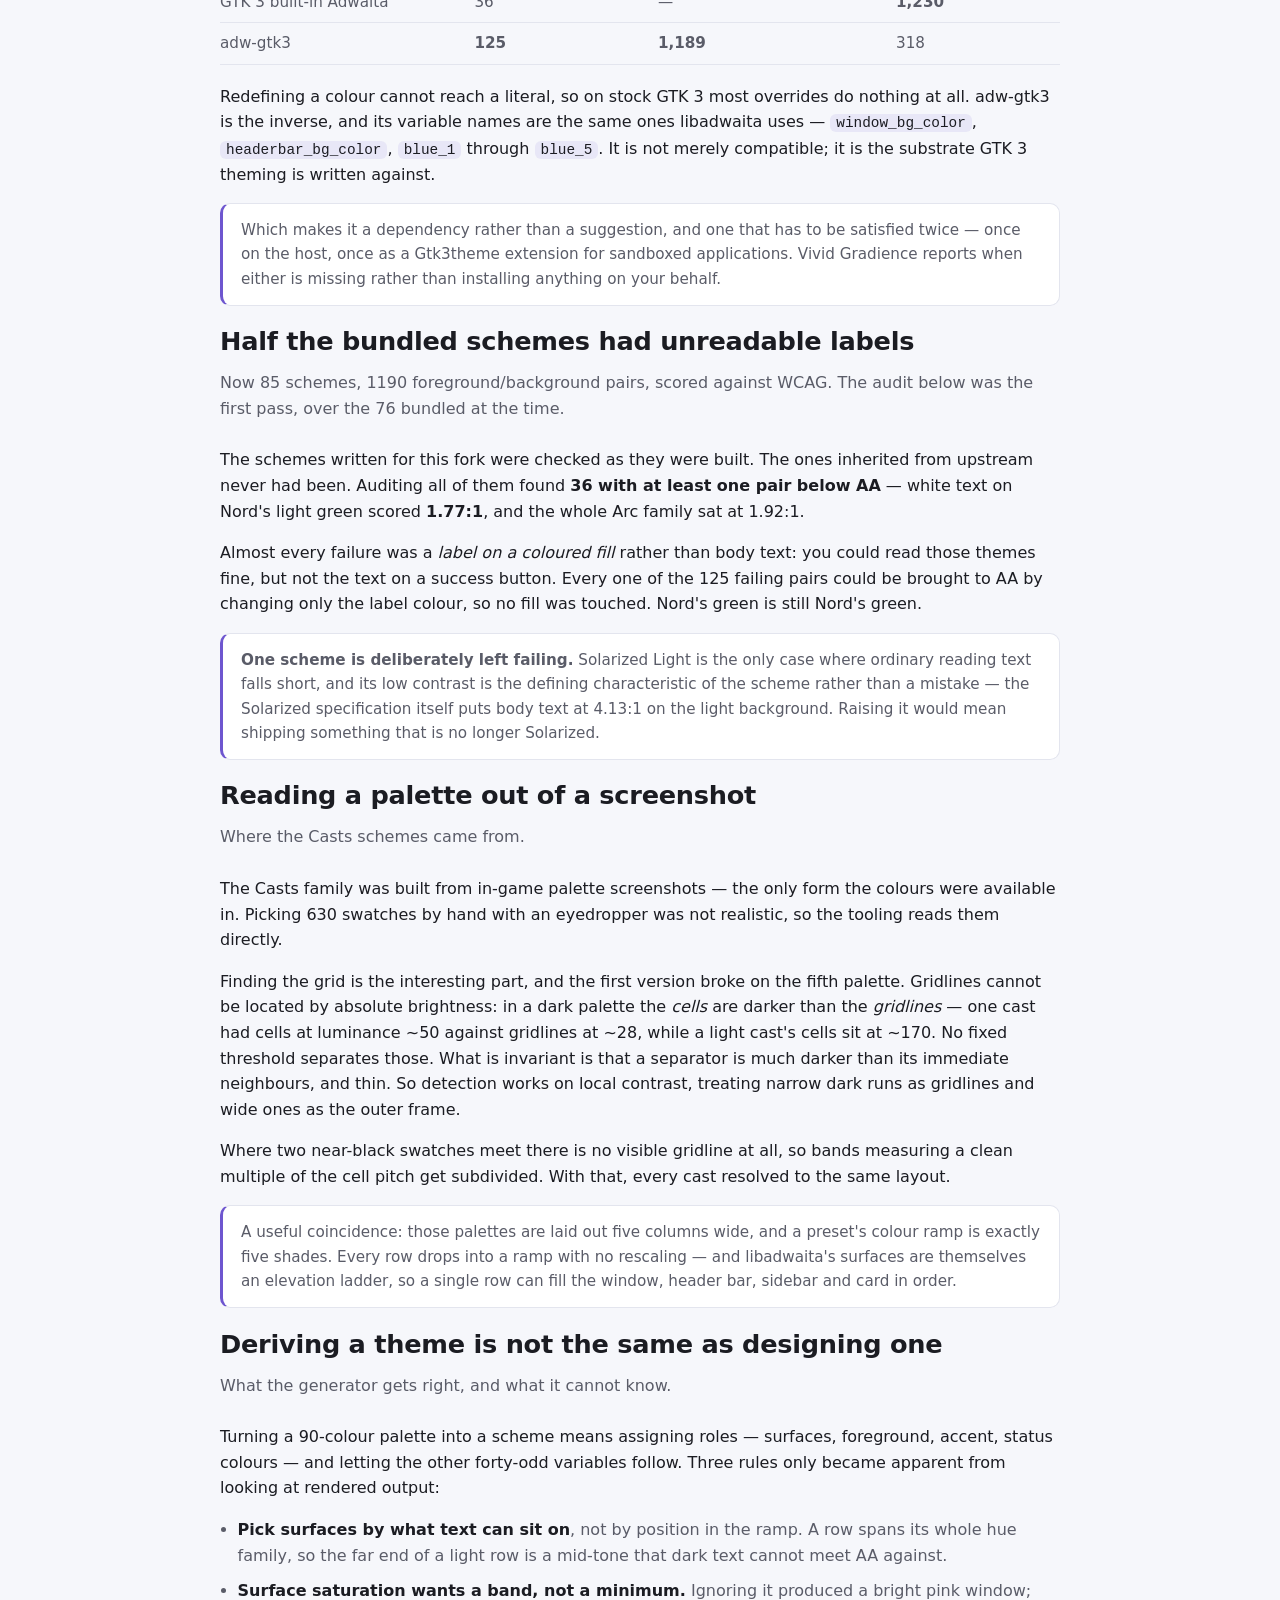
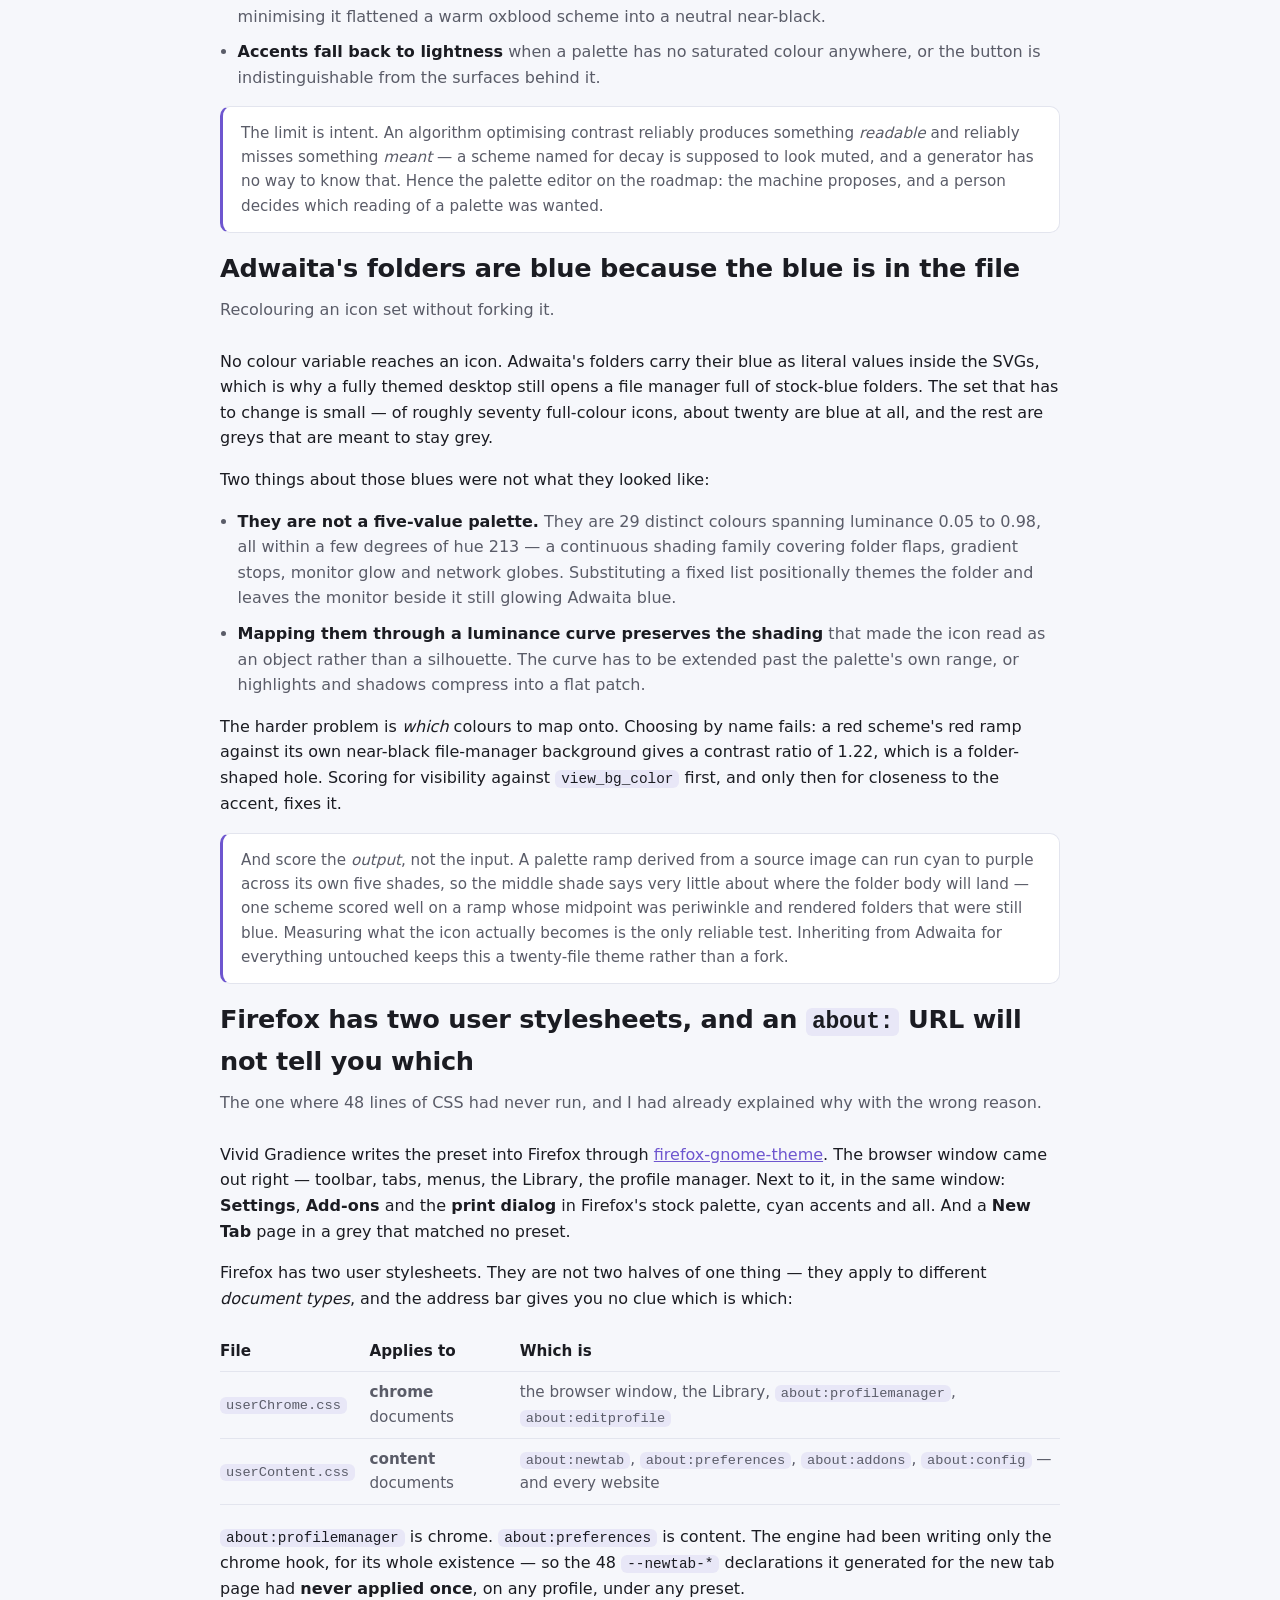
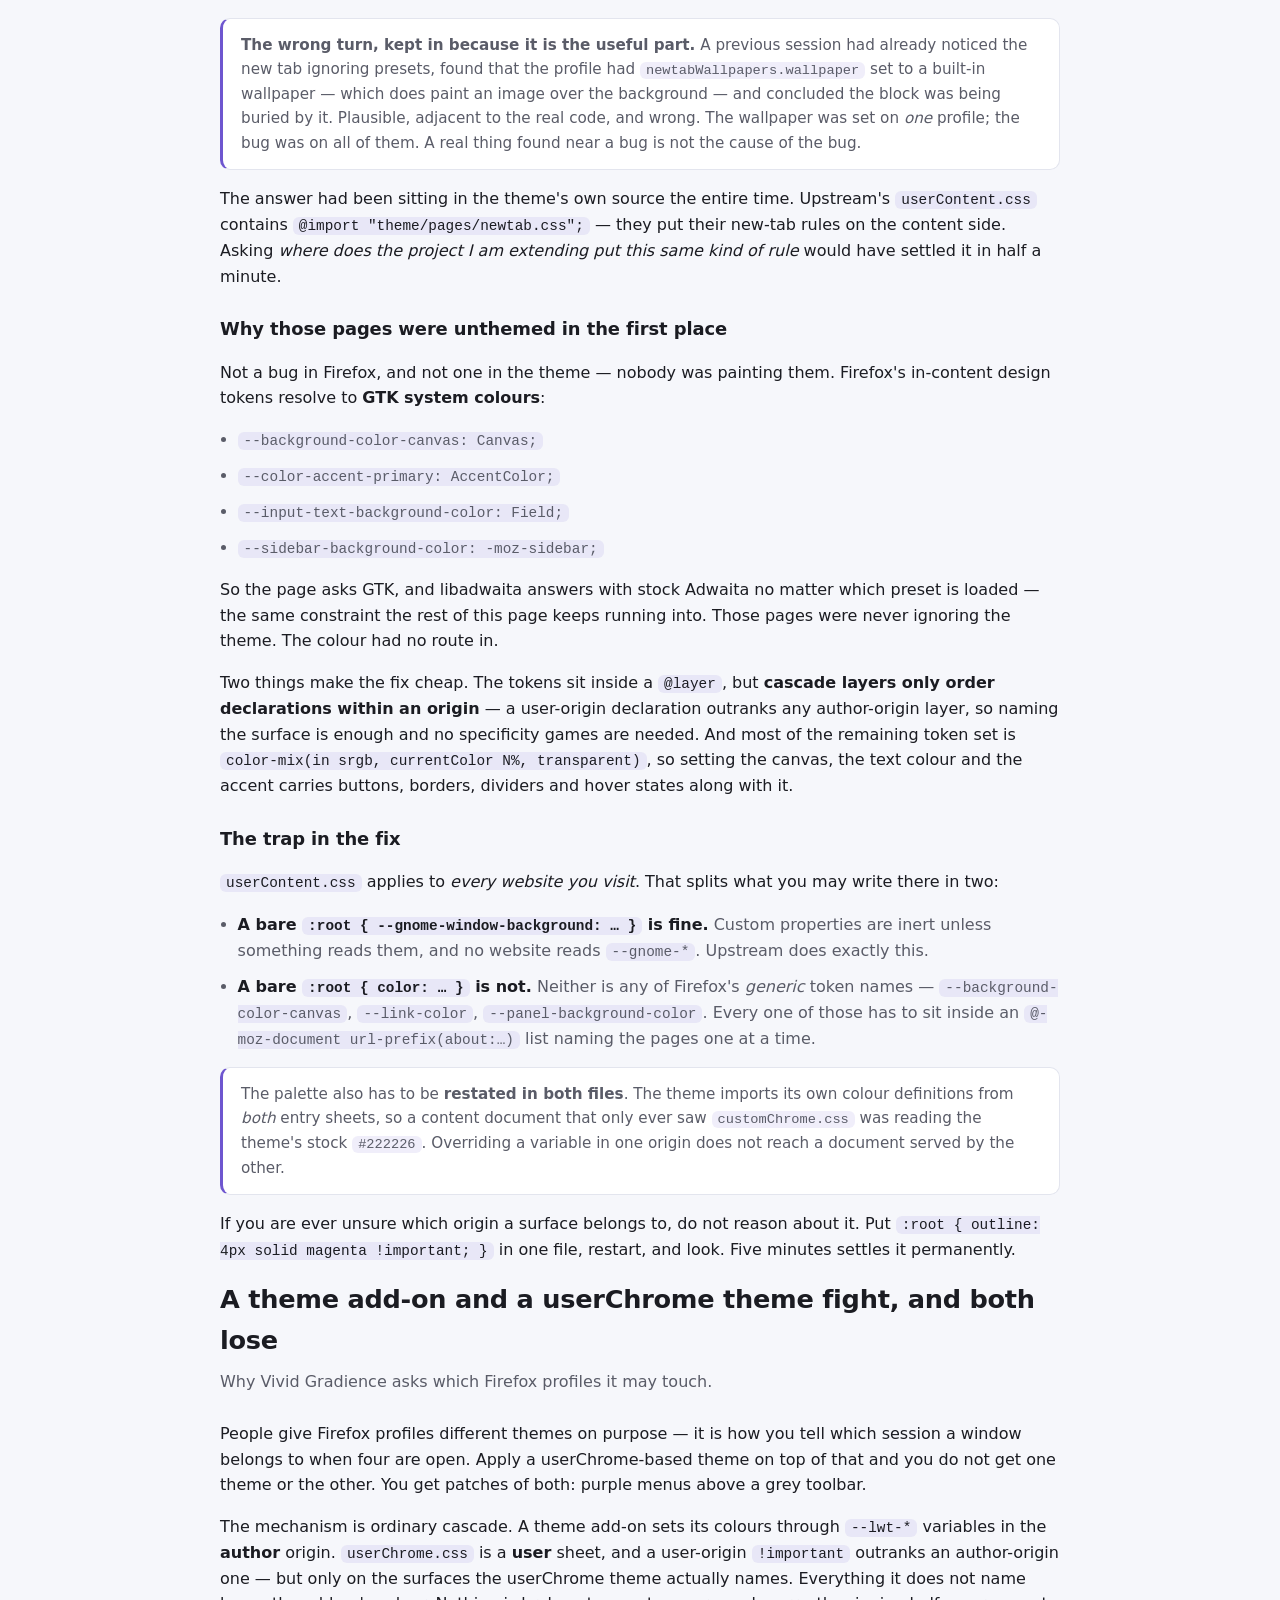
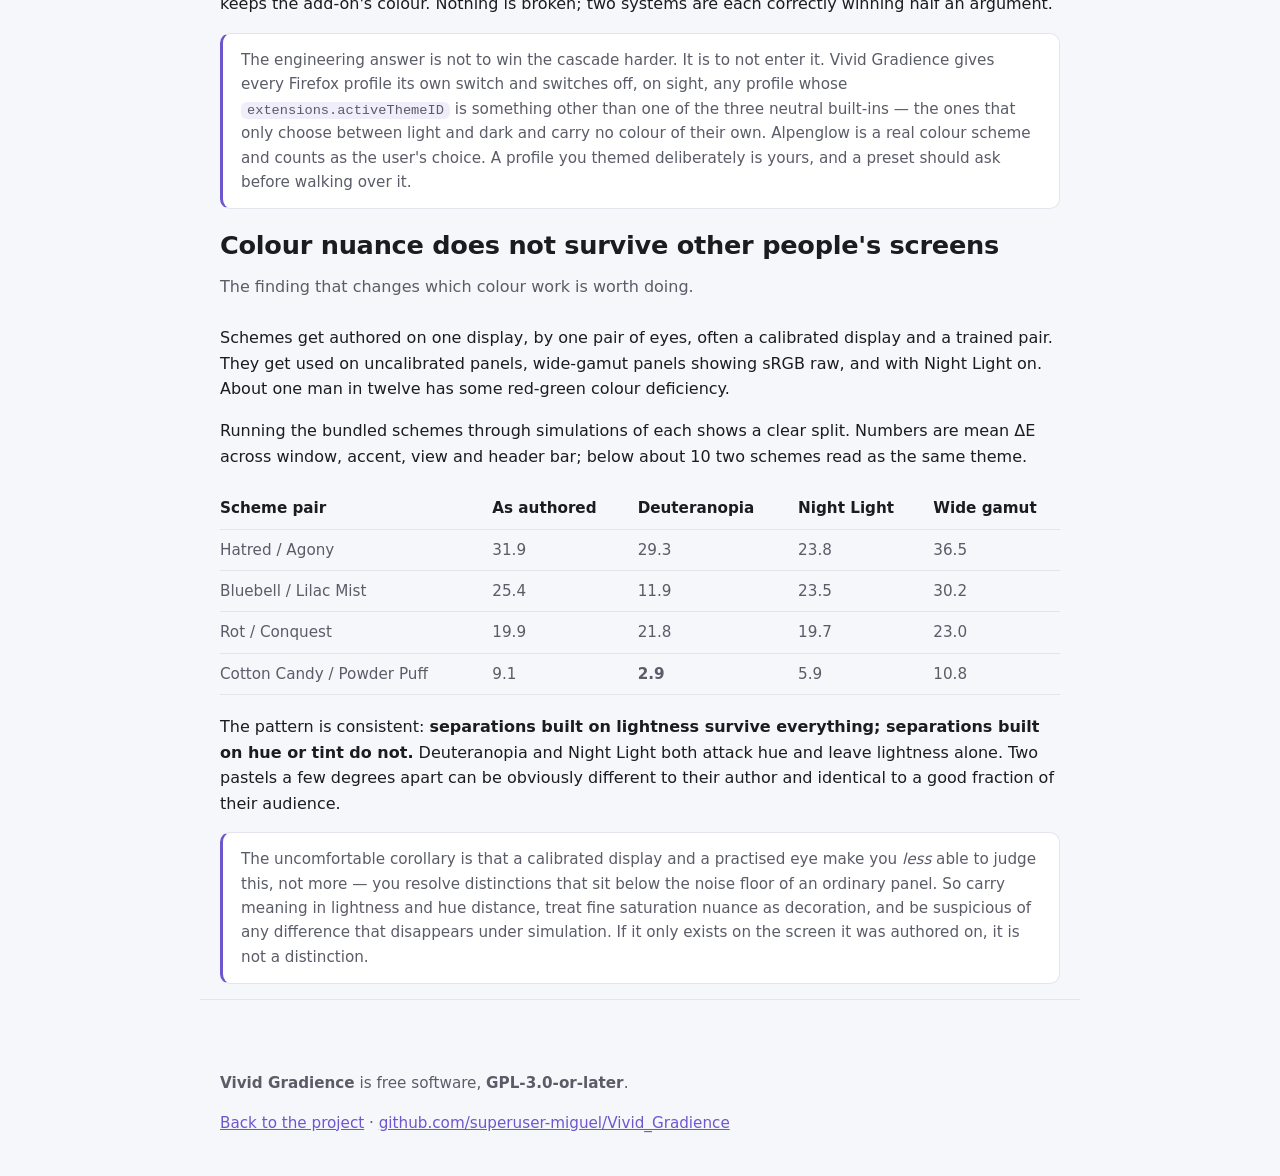
==== commit 535627ce: "Release v0.6.0 The Firefox engine grows up — self-installing prerequisite, per-profile switches, the" ====
--- a/docs/findings.html
+++ b/docs/findings.html
@@ -260,7 +260,7 @@
 
 <section class="wrap">
   <h2>Half the bundled schemes had unreadable labels</h2>
-  <p class="sub">76 schemes, 1064 foreground/background pairs, scored against WCAG.</p>
+  <p class="sub">Now 85 schemes, 1190 foreground/background pairs, scored against WCAG. The audit below was the first pass, over the 76 bundled at the time.</p>
   <p>
     The schemes written for this fork were checked as they were built. The ones
     inherited from upstream never had been. Auditing all of them found
